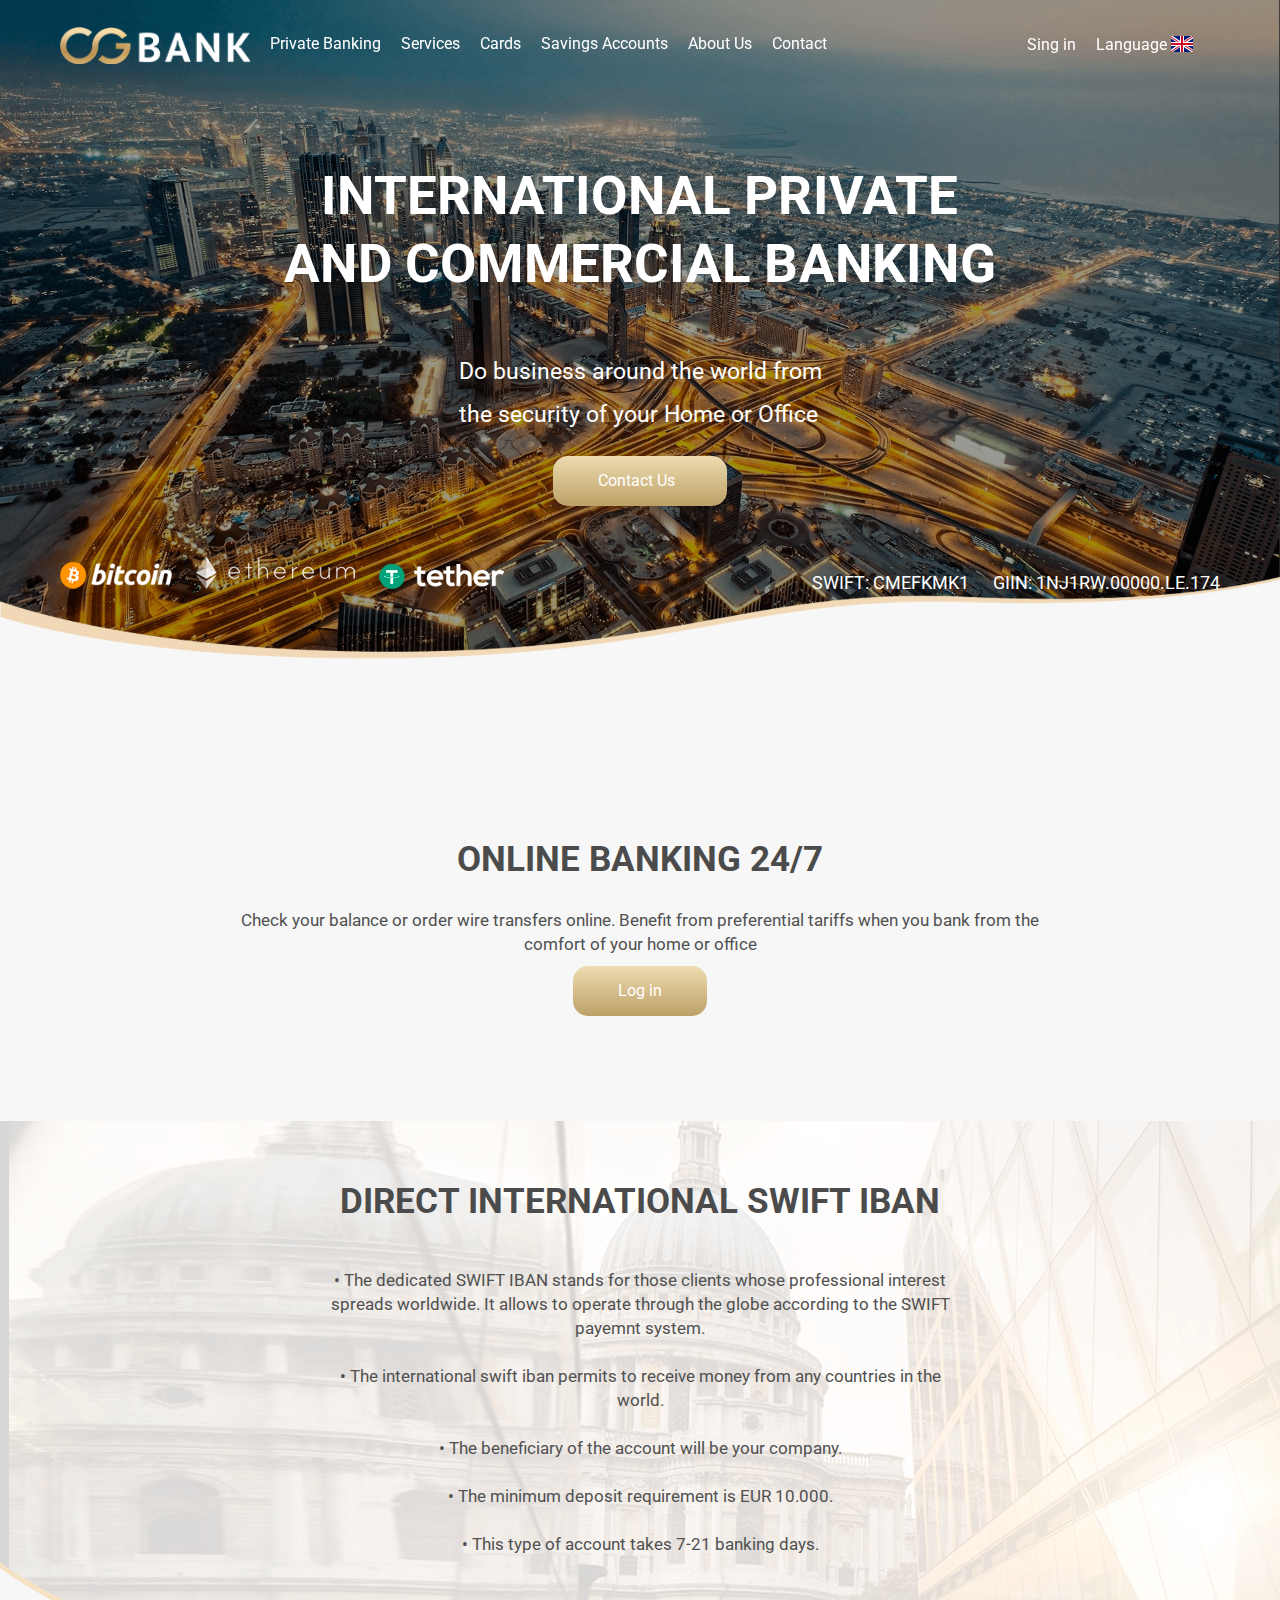
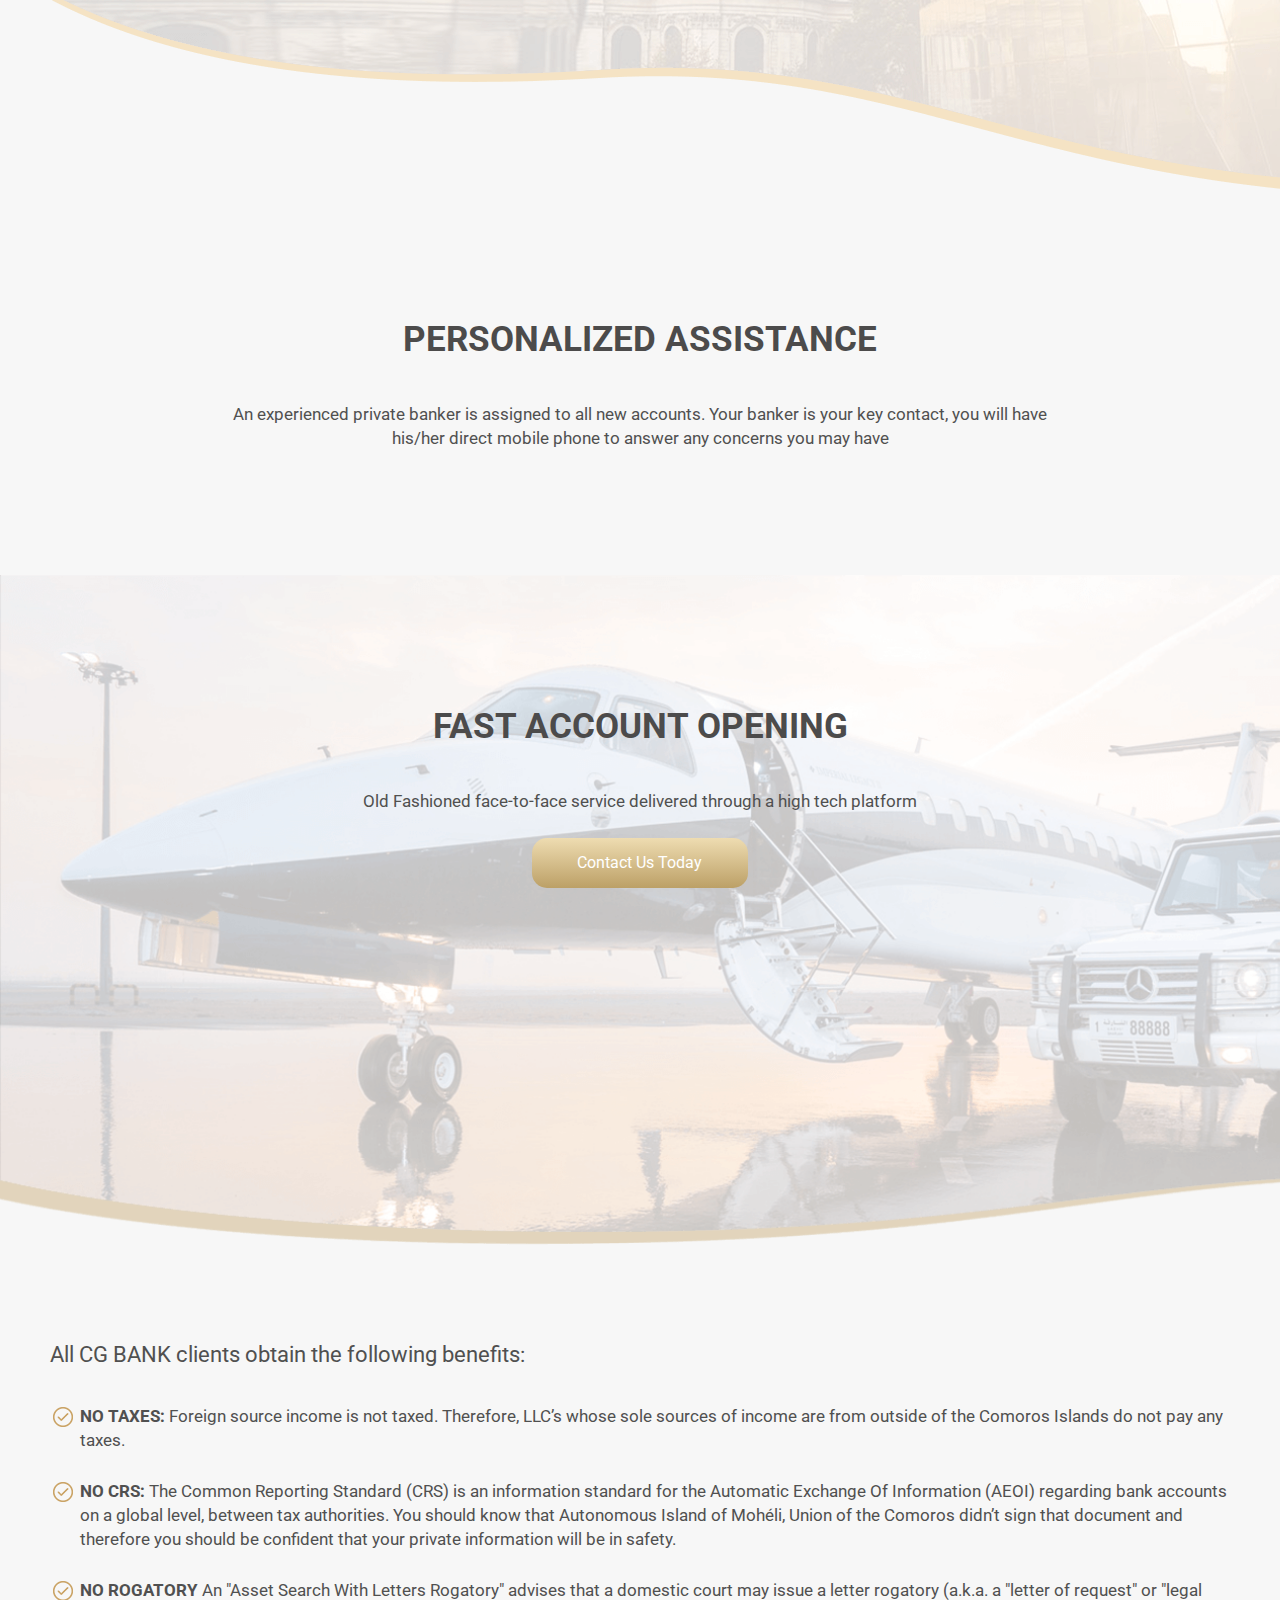
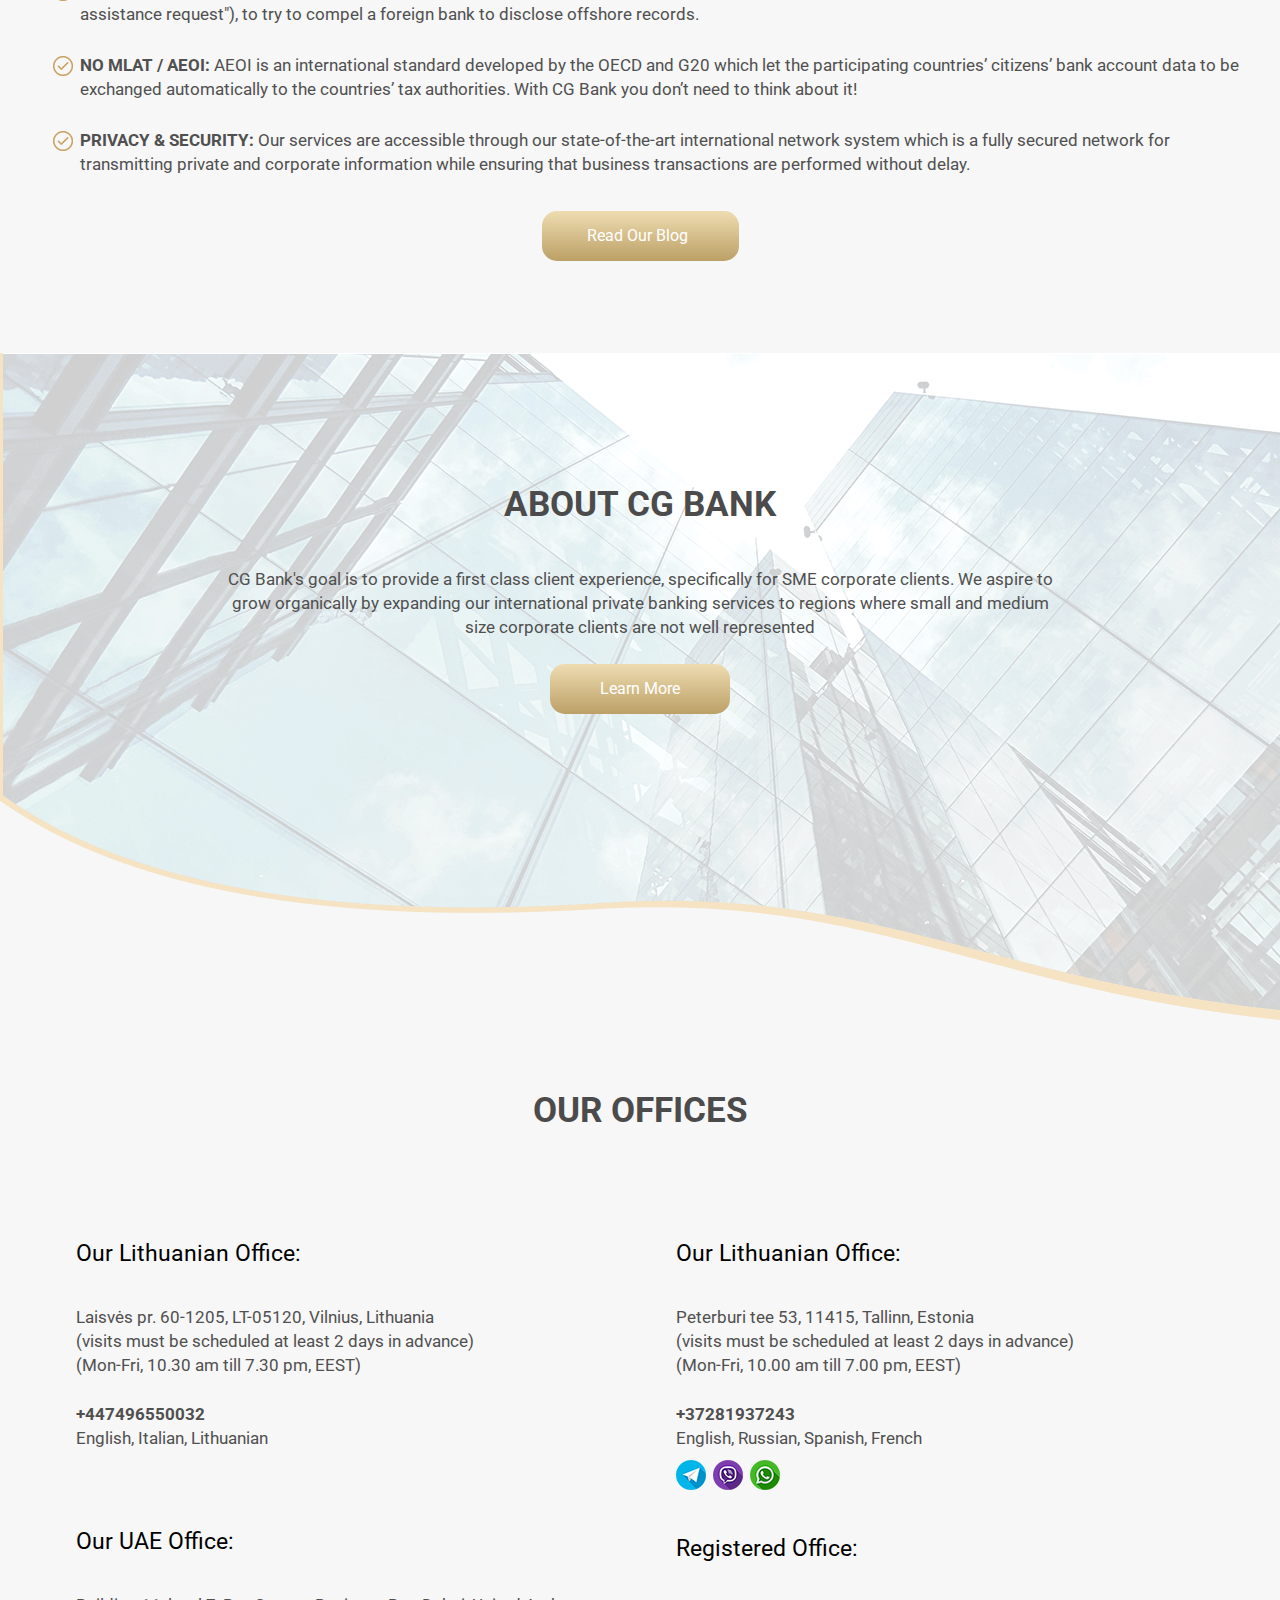
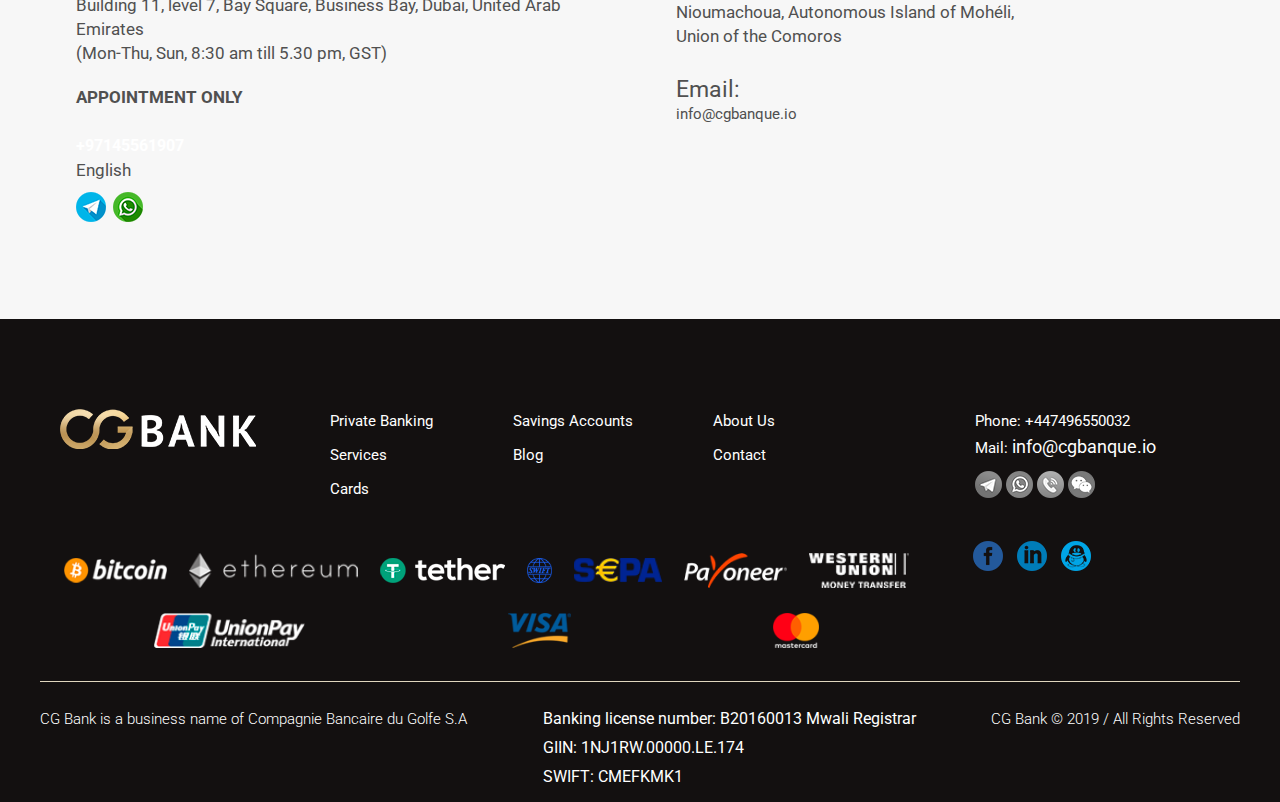
==== index.html @ 052c868d "fist commit" ====
<!DOCTYPE html>
<html lang="en">

<head>
    <meta charset="UTF-8">
    <meta name="viewport" content="width=device-width, initial-scale=1.0">
    <meta http-equiv="X-UA-Compatible" content="ie=edge">
    <title>CG Bank</title>
    <link
        href="https://fonts.googleapis.com/css?family=Open+Sans:100,300,400,600,700,800|Roboto:100,300,400,500,700,900&display=swap" rel="stylesheet">
    <link rel="stylesheet" href="common/header.css">
    <link rel="stylesheet" href="common/footer.css">
    <link rel="stylesheet" href="mainPage/css/style.css">
    <link rel="stylesheet" href="mainPage/css/media.css">
</head>

<body>
    <button class="toTop hide"></button>
    <div class="hide-menu hide">
        <div class="hide-menu-close">
            <div class="hide-menu-close__item"></div>
        </div>
        <div class="hide-menu-block">
            <span class="hide-menu__header">LOGIN</span>
            <div class="hide-menu-block-login">
                <input class="hide-menu__input-style hide-menu__id" type="text" value="Client ID:">
                <input class="hide-menu__input-style hide-menu__pass" type="text" value="Password:">
            </div>
            <div class="hide-menu-btn-block">
                <input type="submit" class="hide-menu-btn-block__btn" value="SUBMIT">
            </div>
        </div>
    </div>
    <main class="main">
        <header class="header">
            <nav class="nav">
                <div class="nav-block">
                    <a href="index.html" class="nav__logo"></a>
                    <ul class="nav-wrapp">
                        <li class="nav-wrapp__item"><a class="nav-wrapp__link" href="private.html">Private Banking</a></li>
                        <li class="nav-wrapp__item"><a class="nav-wrapp__link" href="services.html">Services</a></li>
                        <li class="nav-wrapp__item"><a class="nav-wrapp__link" href="cards.html">Cards</a></li>
                        <li class="nav-wrapp__item"><a class="nav-wrapp__link" href="savingsAccounts.html">Savings Accounts</a></li>
                        <li class="nav-wrapp__item"><a class="nav-wrapp__link" href="aboutUs.html">About Us</a></li>
                        <li class="nav-wrapp__item"><a class="nav-wrapp__link" href="contact.html">Contact</a></li>
                    </ul>
                    <div class="nav-btn">
                        <hr class="nav-btn__line">
                        <hr class="nav-btn__line">
                        <hr class="nav-btn__line">
                    </div>
                    <div class="nav-right-container">
                        <a href="#" class="nav__login">Sing in</a>
                        <div class="nav-language">
                            <span class="nav-language__text">Language</span>
                            <ul class="nav-language-wrap">
                                <li class="nav-language-wrap__item"><img class="nav-language-wrap__item-img"
                                        src="common/img/uk-flag.png" alt="" /></li>
                                <li class="nav-language-wrap__item"><img class="nav-language-wrap__item-img"
                                        src="common/img/cn-flag.png" alt="" /></li>
                                <li class="nav-language-wrap__item"><img class="nav-language-wrap__item-img"
                                        src="common/img/fr-flag.jpg" alt="" /></li>
                                <li class="nav-language-wrap__item"><img class="nav-language-wrap__item-img"
                                        src="common/img/es-flag.jpg" alt="" /></li>
                                <li class="nav-language-wrap__item"><img class="nav-language-wrap__item-img"
                                        src="common/img/ru-flag.png" alt="" /></li>
                            </ul>
                        </div>
                    </div>
                </div>
            </nav>
            <div class="header-caption">
                <h2 class="header-caption__text">INTERNATIONAL PRIVATE</h2>
                <h2 class="header-caption__text">AND COMMERCIAL BANKING</h2>
            </div>
            <div class="header-caption-last">
                <span class="header-caption-last__text">Do business around the world from</span>
                <span class="header-caption-last__text">the security of your Home or Office</span>
            </div>
            <div class="header-button">
                <a href="#" class="header-button-link">Contact Us</a>
            </div>
            <div class="header-container-img">
                <div class="header-container-img_around">
                    <img class="header-container-img__bitcoin" src="common/img/headerBitcoin.png" alt="">
                    <img class="header-container-img__etherium" src="common/img/headerEhereum.png" alt="">
                    <img class="header-container-img__tether" src="common/img/headerTether.png" alt="">
                </div>
                <div class="header-requisites">
                    <span class="header-requisites_swift">SWIFT: CMEFKMK1</span>
                    <a class="header-requisites_giin" href="#">GIIN: 1NJ1RW.00000.LE.174</a>
                </div>
            </div>
        </header>
        <section class="online-bank">
            <h1 class="section-header_style online-bank__header">ONLINE BANKING 24/7</h1>
            <span class="section-text_style online-bank__text">Check your balance or order wire transfers online.
                Benefit from preferential tariffs when you bank from the
                comfort of your home or office
            </span>
            <a class="online-bank__btn">Log in</a>
        </section>
        <section class="swift-iban">
            <h2 class="section-header_style swift-iban__header">DIRECT INTERNATIONAL SWIFT IBAN</h2>
            <div class="swift-iban-container">
                <span class="section-text_style swift-iban-container__text">• The dedicated SWIFT IBAN stands for those clients whose
                    professional interest spreads worldwide.
                    It allows to operate through the globe according to the SWIFT payemnt system.</span>
                <span class="section-text_style swift-iban-container__text">• The international swift iban permits to receive money from
                    any countries in the world.</span>
                <span class="section-text_style swift-iban-container__text">• The beneficiary of the account will be your company.</span>
                <span class="section-text_style swift-iban-container__text">• The minimum deposit requirement is EUR 10.000.</span>
                <span class="section-text_style swift-iban-container__text">• This type of account takes 7-21 banking days.</span>
            </div>
        </section>
        <section class="assistance">
            <h2 class="section-header_style assistance__header">PERSONALIZED ASSISTANCE</h2>
            <span class="section-text_style assistance__text">An experienced private banker is assigned to all new accounts.
                Your banker is your key contact, you will have his/her direct mobile
                phone to answer any concerns you may have</span>
        </section>
        <section class="openAccount">
            <h2 class="section-header_style openAccount__header">FAST ACCOUNT OPENING</h2>
            <span class="section-text_style openAccount__text">Old Fashioned face-to-face service delivered through a high tech
                platform</span>
            <a class="openAccount__btn">Contact Us Today</a>
        </section>
        <section class="benefits">
            <h4 class="benefits__header">All CG BANK clients obtain the following benefits:</h4>
            <ul class="benefits-wrapp">
                <li class="section-text_style benefits-wrap-item">
                    <span class="benefits-wrap-item__strong-text">NO TAXES:</span>
                    <span class="benefits-wrap-item__text">
                        Foreign source income is not taxed. Therefore, LLC’s whose sole sources of income are from
                        outside
                        of the Comoros Islands do not pay any taxes.
                    </span>
                </li>
                <li class="section-text_style benefits-wrap-item">
                    <span class="benefits-wrap-item__strong-text">NO CRS:</span>
                    <span class="benefits-wrap-item__text">
                        The Common Reporting Standard (CRS) is an information standard for the Automatic Exchange Of
                        Information
                        (AEOI) regarding bank accounts on a global level, between tax authorities. You should know that
                        Autonomous
                        Island of Mohéli, Union of the Comoros didn’t sign that document and therefore you should be
                        confident that
                        your private information will be in safety.
                    </span>
                </li>
                <li class="section-text_style benefits-wrap-item">
                    <span class="benefits-wrap-item__strong-text">NO ROGATORY</span>
                    <span class="benefits-wrap-item__text">
                        An "Asset Search With Letters Rogatory" advises that a domestic
                        court may issue a letter rogatory (a.k.a. a "letter of request" or "legal assistance request"),
                        to try to compel a foreign bank to disclose offshore records.
                    </span>
                </li>
                <li class="section-text_style benefits-wrap-item">
                    <span class="benefits-wrap-item__strong-text">NO MLAT / AEOI:</span>
                    <span class="benefits-wrap-item__text">AEOI is an international standard developed by the OECD and
                        G20 which let the
                        participating countries’ citizens’ bank account data to be exchanged automatically to the
                        countries’ tax authorities.
                        With CG Bank you don’t need to think about it!
                    </span>
                </li>
                <li class="section-text_style benefits-wrap-item">
                    <span class="benefits-wrap-item__strong-text">PRIVACY & SECURITY:</span>
                    <span class="benefits-wrap-item__text"> Our services are accessible through our state-of-the-art
                        international
                        network system which is a fully secured network for transmitting private and corporate
                        information while ensuring
                        that business transactions are performed without delay.
                    </span>
                </li>
            </ul>
            <a href="#" class="benefits__btn">Read Our Blog</a>
        </section>
        <section class="aboutUs">
            <h2 class="section-header_style aboutUs__header">ABOUT CG BANK</h2>
            <span class="section-text_style aboutUs__text">CG Bank's goal is to provide a first class client experience, specifically for
                SME corporate clients. We aspire to grow organically
                by expanding our international private banking services to regions where small and medium size corporate
                clients are not well represented
            </span>
            <a href="#" class="aboutUs__btn">Learn More</a>
        </section>
        <section class="offices">
            <h2 class="section-header_style offices__header">OUR OFFICES</h2>
            <div class="offices-container">
                <div class="offices-container-left">
                    <div class="offices-container-left-1st-block">
                        <h4 class="offices-container__header">Our Lithuanian Office:</h4>
                        <span class="section-text_style">Laisvės pr. 60-1205, LT-05120, Vilnius, Lithuania</span>
                        <span class="section-text_style">(visits must be scheduled at least 2 days in
                            advance)</span>
                        <span class="section-text_style">(Mon-Fri, 10.30 am till 7.30 pm, EEST)</span>
                        <a href="tel:+447496550032" class="section-text_style offices-container__phone">+447496550032</a>
                        <span class="section-text_style">English, Italian, Lithuanian</span>
                    </div>
                    <div class="offices-container-left-2st-block">
                        <h4 class="offices-container__header">Our UAE Office:</h4>
                        <span class="section-text_style">Building 11, level 7, Bay Square, Business Bay, Dubai,
                            United Arab Emirates </span>
                        <span class="section-text_style">(Mon-Thu, Sun, 8:30 am till 5.30 pm, GST)</span>
                        <span class="section-text_style offices-container__text_main">APPOINTMENT ONLY </span>
                        <a href="tel:+97145561907" class="offices-container__phone">+97145561907</a>
                        <span class="section-text_style">English</span>
                        <div class="offices-container-img">
                            <a href="#" class="offices-container_margin-right"><img
                                    src="mainPage/img/i-telegram.png" alt="telegram"></a>
                            <a href="#"><img src="mainPage/img/i-whatsapp.png"
                                    alt="whatsapp"></a>
                        </div>
                    </div>
                </div>
                <div class="offices-container-right">
                    <div class="offices-container-right-1st-block">
                        <h4 class="offices-container__header">Our Lithuanian Office:</h4>
                        <span class="section-text_style">Peterburi tee 53, 11415, Tallinn, Estonia</span>
                        <span class="section-text_style">(visits must be scheduled at least 2 days in
                            advance)</span>
                        <span class="section-text_style">(Mon-Fri, 10.00 am till 7.00 pm, EEST)</span>
                        <a href="tel:+37281937243" class="section-text_style offices-container__phone">+37281937243</a>
                        <span class="section-text_style">English, Russian, Spanish, French </span>
                        <div class="offices-container-img">
                            <a href="#" class="offices-container__telegram offices-container_margin-right"><img
                                    src="/mainPage/img/i-telegram.png" alt="telegram"></a>
                            <a href="#" class="offices-container__viber offices-container_margin-right"><img
                                    src="/mainPage/img/i-viber.png" alt="viber"></a>
                            <a href="#" class="offices-container__whatsapp"><img src="mainPage/img/i-whatsapp.png"
                                    alt="whatsapp"></a>
                        </div>
                    </div>
                    <div class="offices-container-right-2st-block">
                        <h4 class="offices-container__header">Registered Office:</h4>
                        <span class="section-text_style">Nioumachoua, Autonomous Island of Mohéli,</span>
                        <span class="section-text_style">Union of the Comoros</span>
                    </div>
                    <div class="offices-container-right-3st-block">
                        <h4 class="offices-container__mail_font">Email:</h4>
                        <a href="mailto:info@cgbanque.io" class="offices-container__mail">info@cgbanque.io</a>
                    </div>
                </div>
            </div>
        </section>
        <section class="bottom-outer">
            <div class="bottom-outer-top-block">
                <aside class="bottom-outer-logo">
                    <a href="index.html"><img src="mainPage/img/logoWhiteHeader.png" alt=""></a>
                </aside>
                <aside class="bottom-outer-nav">
                    <ul class="bottom-outer-nav-wrap">
                        <li class="bottom-outer-nav-wrap__item"><a href="#">Private Banking</a></li>
                        <li class="bottom-outer-nav-wrap__item"><a href="#">Services</a></li>
                        <li class="bottom-outer-nav-wrap__item"><a href="#">Cards</a></li>
                    </ul>
                </aside>
                <aside class="bottom-outer-nav">
                    <ul class="bottom-outer-nav-wrap">
                        <li class="bottom-outer-nav-wrap__item"><a href="#">Savings Accounts</a></li>
                        <li class="bottom-outer-nav-wrap__item"><a href="#">Blog</a></li>
                    </ul>
                </aside>
                <aside class="bottom-outer-nav">
                    <ul class="bottom-outer-nav-wrap bottom-outer-nav-wrap_margin-right">
                        <li class="bottom-outer-nav-wrap__item"><a href="#">About Us</a></li>
                        <li class="bottom-outer-nav-wrap__item"><a href="#">Contact</a></li>
                    </ul>
                </aside>
                <aside class="bottom-outer-nav">
                    <div class="bottom-outer-nav-block">
                        <span class="bottom-outer-nav-block__text">Phone:</span>
                        <a href="tel:+447496550032" class="bottom-outer-nav-block__text">+447496550032</a>
                    </div>
                    <div class="bottom-outer-nav-block bottom-outer-nav-block_margin-bottom">
                        <span class="bottom-outer-nav-block__text">Mail:</span>
                        <a href="mailto:info@cgbanque.io" class="bottom-outer-nav-block__text_font">info@cgbanque.io</a>
                    </div>
                    <div class="bottom-outer-nav-block">
                        <a href="#" class="bottom-outer-nav-block__link"><img src="common/img/i-telegram (1).png"
                                alt="telegram"></a>
                        <a href="#" class="bottom-outer-nav-block__link"><img src="common/img/i-whatsapp (1).png"
                                alt="whatsapp"></a>
                        <a href="#" class="bottom-outer-nav-block__link"><img src="common/img/i-viber (1).png"
                                alt="viber"></a>
                        <a href="#" class="bottom-outer-nav-block__link"><img src="common/img/i-wechat.png"
                                alt="msng"></a>
                    </div>
                </aside>
            </div>
            <div class="bottom-outer-bottom-block">
                <aside class="bottom-outer-pay">
                    <div class="bottom-outer-pay-img">
                        <img src="common/img/headerBitcoin.png" alt="" class="bottom-outer-pay-img__item">
                        <img src="common/img/headerEhereum.png" alt=""
                            class="bottom-outer-pay-img__item bottom-outer-pay-img__item_height">
                        <img src="common/img/headerTether.png" alt="" class="bottom-outer-pay-img__item">
                        <img src="common/img/swift.png" alt="" class="bottom-outer-pay-img__item">
                        <img src="common/img/sepa.png" alt="" class="bottom-outer-pay-img__item">
                        <img src="common/img/payoneer.png" alt=""
                            class="bottom-outer-pay-img__item bottom-outer-pay-img__item_height">
                        <img src="common/img/western-union.png" alt=""
                            class="bottom-outer-pay-img__item bottom-outer-pay-img__item_height">
                        <img src="common/img/unionpay.png" alt=""
                            class="bottom-outer-pay-img__item bottom-outer-pay-img__item_height">
                        <img src="common/img/visa.png" alt=""
                            class="bottom-outer-pay-img__item bottom-outer-pay-img__item_height">
                        <img src="common/img/mastercard.png" alt=""
                            class="bottom-outer-pay-img__item bottom-outer-pay-img__item_height">
                    </div>
                    <div class="bottom-outer-pay-soc">
                        <a href="#" class="bottom-outer-pay-soc__item">
                            <img src="common/img/facebook.png" alt="">
                        </a>
                        <a href="#" class="bottom-outer-pay-soc__item">
                            <img src="common/img/linkedin.png" alt="">
                        </a>
                        <a href="#" class="bottom-outer-pay-soc__item">
                            <img src="common/img/qq.png" alt="">
                        </a>
                    </div>
                </aside>
            </div>
        </section>
        <footer class="footer">
            <div class="footer-wrap">
                <span class="footer-wrap__text">CG Bank is a business name of Compagnie Bancaire du Golfe S.A</span>
                <div class="footer-wrap-block">
                    <a href="#" class="footer-wrap__link">Banking license number: B20160013 Mwali Registrar</a>
                    <a href="#" class="footer-wrap__link">GIIN: 1NJ1RW.00000.LE.174</a>
                    <a href="#" class="footer-wrap__link">SWIFT: CMEFKMK1</a>
                </div>
                <span class="footer-wrap__text">CG Bank © 2019 / All Rights Reserved</span>
            </div>
        </footer>
    </main>
    <script src="libs/jquery-3.4.1.min.js"></script>
    <script src="common/common.js"></script>
    <script src="mainPage/js/script.js"></script>
</body>

</html>
---- common/header.css ----
body{
    margin: 0;
    padding:0;
}
a{
    text-decoration: none;
    color:#fff;
}
.section-header_style{
    color:#4c4b4b;
    font-size: 35px;
}
.section-text_style{
    font-size: 17px;
    color: #505050;
    line-height: 24px;
}
.toTop{
    position: fixed;
    width:50px;
    height: 50px;
    background-color: #6a6a6a;
    border:none;
    bottom: 50px;
    right: 20px;
    z-index: 4;
    -webkit-transition: background-color .3s ease-in-out;
    transition: background-color .3s ease-in-out;
    cursor: pointer;
}
.toTop:hover{
    background-color: #bfa268;
}
.toTop::after{
    display: block;
    content:"";
    width:10px;
    height: 10px;
    border-top: 2px solid #fff;
    border-left: 2px solid #fff;
    -webkit-transform: rotate(45deg);
            transform: rotate(45deg);
    margin-top:5px;
    margin-left:12px;
}
.toTop:focus{
    outline:none;
}
.hide{
    display: none;
}
.show{
    display: -webkit-box;
    display: -ms-flexbox;
    display: flex;
}

.main {
    background-color: #f7f7f7;
    font-family: 'Roboto', Arial, Helvetica, 'Nimbus Sans L', sans-serif;
    line-height: 24px;
    display: -webkit-box;
    display: -ms-flexbox;
    display: flex;
    -webkit-box-orient: vertical;
    -webkit-box-direction: normal;
        -ms-flex-direction: column;
            flex-direction: column;
    -webkit-box-pack: center;
        -ms-flex-pack: center;
            justify-content: center;
    position: relative;
}
.header {
    width: 100%;
    display: -webkit-box;
    display: -ms-flexbox;
    display: flex;
    -webkit-box-orient: vertical;
    -webkit-box-direction: normal;
    -ms-flex-direction: column;
    flex-direction: column;
    color:#fff;
    background-image: url(../mainPage/img/header.png);
    background-size: 100%;
    background-repeat: no-repeat;
    -webkit-box-align: center;
    -ms-flex-align: center;
    align-items: center;
}
.nav {
    width: 100%;
    display: -webkit-box;
    display: -ms-flexbox;
    display: flex;
    -webkit-transition: background-color .5s;
    transition: background-color .5s;
    position: fixed;
    z-index: 4;
    top: 0;
    -webkit-box-pack: center;
        -ms-flex-pack: center;
            justify-content: center;
}
.nav-block{
    display: -webkit-box;
    display: -ms-flexbox;
    display: flex;
    height: 90px;
    -webkit-box-align: center;
    -ms-flex-align: center;
    align-items: center;
    width: 1160px;
}
.nav_scroll{
     background-color: rgba(29, 28, 28, 0.4);
}
.nav__logo {
    width: 190px;
    height: 37px;
    background-image: url(../common/img/logoWhiteHeader.png);
    background-size: 190px 37px;
    background-repeat: no-repeat;
}
.nav-wrapp {
    display: -webkit-box;
    display: -ms-flexbox;
    display: flex;
    list-style: none;
    margin: 0 10px;
    padding: 0;
    padding-right: 180px
}
.nav-wrapp__item{
    -webkit-box-sizing: border-box;
            box-sizing: border-box;
    margin: 0 10px;
    height: 35px;
    display: -webkit-box;
    display: -ms-flexbox;
    display: flex;
    -webkit-box-align: center;
        -ms-flex-align: center;
            align-items: center;
    border-bottom: 2px solid transparent;
    -webkit-transition: border-bottom 1s;
    transition: border-bottom .7s;
}
.nav-wrapp__item:hover{
    border-bottom:2px solid #BCA066;
}
.nav-right-container{
    display: -webkit-box;
    display: -ms-flexbox;
    display: flex;
    -webkit-box-align: center;
        -ms-flex-align: center;
            align-items: center;
}
.nav-btn{
    display: none;
}
.nav__login {
    margin-right: 20px;
    -webkit-transition: color .5s;
    transition: color .5s;
}
.nav__login:hover{
    color:#bfa268;
}
.nav-language {
    cursor: pointer;
    display: -webkit-box;
    display: -ms-flexbox;
    display: flex;
    -webkit-box-align: center;
        -ms-flex-align: center;
            align-items: center; 
    position: relative;
}
.nav-language__text{
    cursor: pointer;
    -webkit-transition: color .5s;
    transition: color .5s
}
.nav-language__text:hover{
    color:#bfa268;
}
.nav-language-wrap {
    display: -webkit-box;
    display: -ms-flexbox;
    display: flex;
    list-style: none;
    -webkit-box-orient: vertical;
    -webkit-box-direction: normal;
        -ms-flex-direction: column;
            flex-direction: column;
    margin:0;
    padding:0;
    position: absolute;
    top:3px;
    left:75px;
}
.nav-language-wrap__item {
    margin-bottom: 5px;
    display: none;
}
.nav-language-wrap__item:nth-child(1){
    display: -webkit-box;
    display: -ms-flexbox;
    display: flex;
}
.nav-language-wrap:hover>.nav-language-wrap__item{
    display: -webkit-box;
    display: -ms-flexbox;
    display: flex;
}
.header-caption {
    margin-top: 140px;
    font-size: 35px;
    line-height: 70%;
    letter-spacing: .21px;
    text-align: center;
}
.header-caption-last {
    margin-top: 30px;
    font-size: 23px;
    line-height: 43px;
    font-weight: 400;
    display: -webkit-box;
    display: -ms-flexbox;
    display: flex;
    -webkit-box-orient: vertical;
    -webkit-box-direction: normal;
        -ms-flex-direction: column;
            flex-direction: column;
}
.header-button {
    margin-top: 20px;
    width: 84px;
    padding: 13px 45px;
    background-color:#bfa268;
    background-image: -webkit-linear-gradient(top, #EEDCB1, #BCA066);
    border-radius: 15px;
    -webkit-transition: background-color 0.5s linear 0;
    transition: background-color 0.5s linear 0;
}
.header-button:hover{
    background-image: -webkit-linear-gradient(top, #e5c987, #a68849);
}
.header-container-img {
    margin-top:130px;
    display:-webkit-box;
    display:-ms-flexbox;
    display:flex;
    width: 1160px;
    -webkit-box-pack: justify;
        -ms-flex-pack: justify;
    justify-content: space-between;
    margin-bottom:125px;
    -webkit-box-align: baseline;
        -ms-flex-align: baseline;
            align-items: baseline;
}
.header-container-img__etherium {
    padding-left: 20px;
}
.header-container-img__tether {
    padding-left: 20px;
}
.header-requisites {
    font-size:18px;
}
.header-requisites_swift {
    margin-right: 20px;
}
.header-requisites_giin{
    -webkit-transition: color .5s;
    transition: color .5s
}
.header-requisites_giin:hover{
    color:#bfa268;
}
.nav-wrap__item_active{
    border-bottom:2px solid #BCA066;
}
---- common/footer.css ----
.bottom-outer{
    height: 363px;
    background-color:#131010;
    display:-webkit-box;
    display:-ms-flexbox;
    display:flex;
    -webkit-box-orient: vertical;
    -webkit-box-direction: normal;
        -ms-flex-direction: column;
            flex-direction: column;
    -webkit-box-align: center;
        -ms-flex-align: center;
            align-items: center;
}
.bottom-outer-top-block{
    -webkit-box-sizing: border-box;
            box-sizing: border-box;
    width:1200px;
    margin-top:90px;
    display: -webkit-box;
    display: -ms-flexbox;
    display: flex;
    -webkit-box-align: start;
        -ms-flex-align: start;
            align-items: flex-start;
    padding:0 20px;
    margin-bottom: 30px;
}
.bottom-outer-logo{
    width: 190px;
    height: 40px;
}
.bottom-outer-nav-wrap{
    margin:0;
    padding: 0;
    margin-left:80px;
    list-style: none;
}
.bottom-outer-nav-wrap_margin-right{
    margin-right:200px;
}
.bottom-outer-nav-wrap__item{
    margin-bottom: 10px;
    font-size: 15px;
    line-height: 24px;
}
.bottom-outer-nav-block{
    font-size: 15px;
    line-height: 24px;
}
.bottom-outer-nav-block__text{
    color:#fff;
}
.bottom-outer-nav-block__text_font{
    font-size: 18px;
    line-height: 28px;
}
.bottom-outer-nav-block_margin-bottom{
    margin-bottom: 10px;
}
.bottom-outer-nav-block__link{
    margin: 0;
    padding: 0;
}




.bottom-outer-bottom-block{
    display: -webkit-box;
    display: -ms-flexbox;
    display: flex;
    width: 1200px;
    border-bottom: 1px solid #e0d7bf
}
.bottom-outer-pay{
    display: -webkit-box;
    display: -ms-flexbox;
    display: flex;
    height: auto;
    margin-bottom: 20px;
}
.bottom-outer-pay-img{
    display: -webkit-box;
    display: -ms-flexbox;
    display: flex;
    -ms-flex-pack: distribute;
        justify-content: space-around;
    -webkit-box-align: center;
        -ms-flex-align: center;
            align-items: center;
    height: 120px;
    width: 868px;
    -ms-flex-wrap: wrap;
        flex-wrap: wrap;
    margin: 0 20px;
}
.bottom-outer-pay-img__item{
    margin-right: 15px;
    width: auto;
    height: auto;
    height: 25px;
}
.bottom-outer-pay-img__item_height{
    height: 35px;
}
.bottom-outer-pay-soc{
    width: 211px;
    margin-left: 25px;
}
.bottom-outer-pay-soc__item{
    margin-right: 10px;
}




.footer{
    background-color:#131010;
    height: 120px;
    display: -webkit-box;
    display: -ms-flexbox;
    display: flex;
    -webkit-box-pack: center;
        -ms-flex-pack: center;
            justify-content: center;
    
}
.footer-wrap{
    display: -webkit-box;
    display: -ms-flexbox;
    display: flex;
    -webkit-box-pack: justify;
        -ms-flex-pack: justify;
            justify-content: space-between;
    margin-top:25px;
    width: 1200px;
}
.footer-wrap__text{
    color:#fff;
    font-size: 15px;
    line-height: 24px;
    font-weight: 300;
}
.footer-wrap-block{
    display: -webkit-box;
    display: -ms-flexbox;
    display: flex;
    -webkit-box-orient: vertical;
    -webkit-box-direction: normal;
        -ms-flex-direction: column;
            flex-direction: column;
}
.footer-wrap__link{
    margin-bottom: 5px;
}
---- mainPage/css/style.css ----
/* ***********************************    online-bank    *************************************** */
.online-bank{
    display: -webkit-box;
    display: -ms-flexbox;
    display: flex;
    -webkit-box-orient: vertical;
    -webkit-box-direction: normal;
        -ms-flex-direction: column;
            flex-direction: column;
    height: 400px;
    width: auto;
    -webkit-box-pack: center;
        -ms-flex-pack: center;
            justify-content: center;
    -webkit-box-align: center;
        -ms-flex-align: center;
            align-items: center;
}
.online-bank__header{
    margin-bottom: 36px;
}
.online-bank__text{
    max-width: 850px;
    text-align: center;
}
.online-bank__btn{
    margin-top: 10px;
    width: 44px;
    padding: 13px 45px;
    background-color:#bfa268;
    background-image: -webkit-linear-gradient(top, #EEDCB1, #BCA066);
    border-radius: 15px;
    -webkit-transition: background-image 0.5s linear 0;
    transition: background-image 0.5s linear 0;
    cursor: pointer;
}
.online-bank__btn:hover{
    background-color:#a68849;
    background-image: -webkit-linear-gradient(top, #e5c987, #a68849);
}
/* ***********************************    swift-iban    *************************************** */
.swift-iban{
    display: -webkit-box;
    display: -ms-flexbox;
    display: flex;
    -webkit-box-orient: vertical;
    -webkit-box-direction: normal;
        -ms-flex-direction: column;
            flex-direction: column;
    -webkit-box-align: center;
        -ms-flex-align: center;
            align-items: center;
    height: 677px;
    background-image: url(../img/onlineBanking.png);
}
.swift-iban__header{
    padding-top:40px;
    padding-bottom: 25px;
}
.swift-iban-container{
    display: -webkit-box;
    display: -ms-flexbox;
    display: flex;
    -webkit-box-orient: vertical;
    -webkit-box-direction: normal;
        -ms-flex-direction: column;
            flex-direction: column;
    text-align: center;
    max-width: 650px;
}
.swift-iban-container__text{
    margin-bottom: 24px;
}
/* ***********************************    assistance    *************************************** */
.assistance{
    display: -webkit-box;
    display: -ms-flexbox;
    display: flex;
    -webkit-box-orient: vertical;
    -webkit-box-direction: normal;
        -ms-flex-direction: column;
            flex-direction: column;
    -webkit-box-align: center;
        -ms-flex-align: center;
            align-items: center;
    height: 377px;
}
.assistance__header{
    padding-top:130px;
    padding-bottom: 50px;
    margin: 0;
}
.assistance__text{
    text-align: center;
    max-width: 850px;
}
/* ***********************************    openAccount    *************************************** */
.openAccount{
    height: 670px;
    display: -webkit-box;
    display: -ms-flexbox;
    display: flex;
    -webkit-box-orient: vertical;
    -webkit-box-direction: normal;
        -ms-flex-direction: column;
            flex-direction: column;
    -webkit-box-align: center;
        -ms-flex-align: center;
            align-items: center;
    background-image: url(../img/openAccount.png);
    background-size: cover;
    background-repeat: none;
}
.openAccount__header{
    margin-top:140px;
    padding-bottom: 50px;
    margin-bottom: 0
}
.openAccount__text{
    text-align: center;
    max-width: 850px;
    margin-bottom: 15px;
}
.openAccount__btn{
    margin-top: 10px;
    width: 126px;
    padding: 13px 45px;
    background-color:#bfa268;
    background-image: -webkit-linear-gradient(top, #EEDCB1, #BCA066);
    border-radius: 15px;
    -webkit-transition: background-image 0.5s linear 0;
    transition: background-image 0.5s linear 0;
    cursor: pointer;
}
.openAccount__btn:hover{
    background-color:#a68849;
    background-image: -webkit-linear-gradient(top, #e5c987, #a68849);
}
/* ***********************************  benefits    *************************************** */
.benefits{
    height: 708px;
    width:1200px;
    display: -webkit-box;
    display: -ms-flexbox;
    display: flex;
    -webkit-box-orient: vertical;
    -webkit-box-direction: normal;
        -ms-flex-direction: column;
            flex-direction: column;
    -webkit-box-pack:center;
        -ms-flex-pack:center;
            justify-content:center;
    -ms-flex-item-align: center;
        align-self: center;
    color: #505050;
}
.benefits__header{
    padding-left: 10px;
    font-size: 22px;
    line-height: 35px;
    font-weight: 400;
    margin: 0;
    margin-bottom: 10px;
    color:#505050;
}
.benefits-wrapp{
    padding-left: 40px;
    margin: 0;
    margin-bottom: 30px;
    list-style-image: url(../img/check.png);
    list-style-position: 5px;
}
.benefits-wrap-item{
    padding-top: 25px;
}
.benefits-wrap-item__strong-text{
    font-weight: bold;
    position: relative;
    top: -5px;
}
.benefits-wrap-item__text{
    position: relative;
    top: -5px;
}
.benefits__btn{
    margin-top: 10px;
    width: 107px;
    padding: 13px 45px;
    background-color:#bfa268;
    background-image: -webkit-linear-gradient(top, #EEDCB1, #BCA066);
    border-radius: 15px;
    -webkit-transition: background-image 0.5s linear 0;
    transition: background-image 0.5s linear 0;
    cursor: pointer;
    margin:0 auto;
}
.benefits__btn:hover{
    background-color:#a68849;
    background-image: -webkit-linear-gradient(top, #e5c987, #a68849);
}
/* ***********************************   aboutUs    *************************************** */
.aboutUs{
    height: 676px;
    display: -webkit-box;
    display: -ms-flexbox;
    display: flex;
    -webkit-box-orient: vertical;
    -webkit-box-direction: normal;
        -ms-flex-direction: column;
            flex-direction: column;
    -webkit-box-align: center;
        -ms-flex-align: center;
            align-items: center;
    background-image: url(../img/aboutCGBank.png);
    background-repeat: no-repeat;
    background-size: cover;
}
.aboutUs__header{
    margin-top:140px;
    margin-bottom:50px;
}
.aboutUs__text{
    max-width: 850px;
    text-align: center;
    margin-bottom:25px;
}
.aboutUs__btn{
    margin-top: 10px;
    width: 90px;
    padding: 13px 45px;
    background-color:#bfa268;
    background-image: -webkit-linear-gradient(top, #EEDCB1, #BCA066);
    border-radius: 15px;
    -webkit-transition: background-image 0.5s linear 0;
    transition: background-image 0.5s linear 0;
    cursor: pointer;
    margin:0 auto;
    text-align: center
}
.aboutUs__btn:hover{
    background-color:#a68849;
    background-image: -webkit-linear-gradient(top, #e5c987, #a68849);
}
/* ***********************************   offices    *************************************** */
.offices{
    display: -webkit-box;
    display: -ms-flexbox;
    display: flex;
    -webkit-box-orient: vertical;
    -webkit-box-direction: normal;
        -ms-flex-direction: column;
            flex-direction: column;
    -webkit-box-align: center;
        -ms-flex-align: center;
            align-items: center;
    height: 790px;
    padding-bottom: 100px;
}
.offices__header{
    margin-top:70px;
    padding-bottom: 50px;
}
.offices-container{
    display: -webkit-box;
    display: -ms-flexbox;
    display: flex;
    width: 1200px;
}
.offices-container-left{
    margin: 0 3%;
    width: 44%;
    display: -webkit-box;
    display: -ms-flexbox;
    display: flex;
    -webkit-box-orient: vertical;
    -webkit-box-direction: normal;
        -ms-flex-direction: column;
            flex-direction: column;
}
.offices-container-left-1st-block{
    display: -webkit-box;
    display: -ms-flexbox;
    display: flex;
    -webkit-box-orient: vertical;
    -webkit-box-direction: normal;
        -ms-flex-direction: column;
            flex-direction: column;
    -webkit-box-pack: center;
        -ms-flex-pack: center;
            justify-content: center;
    margin-bottom: 40px;
}
.offices-container__header{
    font-size: 23px;
    line-height: 43px;
    font-weight: 400;
    padding: 30px 0;
    margin: 0;
}
.offices-container__text_main{
    font-weight: bold;
    margin-top: 20px;
}
.offices-container__phone{
    font-weight: bold;
    margin-top:25px;
}
.offices-container-left-2st-block{
    display: -webkit-box;
    display: -ms-flexbox;
    display: flex;
    -webkit-box-orient: vertical;
    -webkit-box-direction: normal;
        -ms-flex-direction: column;
            flex-direction: column;
}
.offices-container-right{
    margin: 0 3%;
    width: 44%;
}
.offices-container-right-1st-block{
    display: -webkit-box;
    display: -ms-flexbox;
    display: flex;
    -webkit-box-orient: vertical;
    -webkit-box-direction: normal;
        -ms-flex-direction: column;
            flex-direction: column;
}
.offices-container-img{
    margin-top: 10px;
}
.offices-container_margin-right{
    margin-right: 3px;
}
.offices-container-right-2st-block{
    display: -webkit-box;
    display: -ms-flexbox;
    display: flex;
    -webkit-box-orient: vertical;
    -webkit-box-direction: normal;
        -ms-flex-direction: column;
            flex-direction: column;
}
.offices-container-right-3st-block{
    display: -webkit-box;
    display: -ms-flexbox;
    display: flex;
    -webkit-box-orient: vertical;
    -webkit-box-direction: normal;
        -ms-flex-direction: column;
            flex-direction: column;
}
.offices-container__mail_font{
    font-size: 23px;
    font-weight: 400;
    color: #505050;
    margin-bottom: 0;
}
.offices-container__mail{
    color: #505050;
    font-size: 15px;
    line-height: 24px;
}

/* из файла */

.hide-menu{
	position: fixed;
	justify-content: center;
	top:0;
	left: 0;
	width: 100%;
	height: 100%;
	z-index: 2;
	background-color: rgba(106, 106, 106, .95);
	overflow-y: none;
}
.hide-menu-close{
	width: 24px;
	height: 24px;
	display: block;
	position: absolute;
	right: 30px;
	border-radius: 3px;
	margin-top: 50px;
	transition: backround-color, .5s;
	cursor: pointer;
}
.hide-menu-close:hover{
	opacity: .3;
}
.hide-menu-close__item::after{
	content: "";
	display: block;
	width: 24px;
	height: 4px;
	border-radius: 3px;
	content: "";
	background-color:#fff;
	transform: rotate(80deg);
}
.hide-menu-close__item{
	width: 24px;
	height: 4px;
	display: block;
	border-radius: 3px;
	background-color:#fff;
	transform: rotate(50deg);
	transition: backround-color, .5s;
}
.hide-menu-block{
	display: flex;
	flex-direction: column;
	margin: 0 auto;
	margin-top:150px;
	width: 400px;
	height: 265px;
	background-color: #f3f3f3;
}
.hide-menu__header{
	width: auto;
	height: 32px;
	padding-top: 15px;
	background-color: rgb(229, 229, 229);
	background-image: linear-gradient(to top, rgba(131, 131, 131, 0.03) 0%, rgba(255, 255, 255, 0.03) 100%);
	text-align: center;
	font-family: 'Roboto', Arial, Helvetica, 'Nimbus Sans L', sans-serif;
	font-size: 18px;
	font-weight: 400;
	color: #4d4d4d;
	box-shadow: 0.5px 0.9px 0 rgba(0, 0, 0, 0.17), inset 0.5px 0.9px 0 white;
}
.hide-menu-block-login{
	display: flex;
	flex-direction: column;
	align-items:center;
	justify-content: space-around;
}
.hide-menu__input-style{
	box-sizing: border-box;
	height: 40px;
	width: 370px;
	background-color: #e0e0e0;
	border-radius: 5px;
	border:none;
	padding-left: 40px;
	color:#4d4d4d;
	box-shadow: 0.5px 0.9px 0 white, inset 1px 1.7px 2px rgba(0, 0, 0, 0.07);
}
.hide-menu__id{
	margin: 23px 0;
}
.hide-menu__pass{
	display: flex;
	height: 40px;
	width: 370px;
	margin-bottom: 20px;
}
.hide-menu-btn-block{
	background-color: rgb(233, 233, 233);
	height: 70px;
	box-shadow: 0 -1px 0 rgba(207, 207, 207, 0.75), inset 0.5px 0.9px 0 white;
}
.hide-menu-btn-block__btn{
	display: flex;
	height: 35px;
	padding: 0 35px;
	background-color: rgb(229, 229, 229);
	background-image: linear-gradient(to top, #c78800 0%, #ffae00 100%);
	border: 1px solid #ffae00;
	border-radius: 4px;
	color: rgb(243, 243, 243);
	font-size: 16px;
	font-weight: 400;
	margin: auto;
	margin-top:25px;
	cursor: pointer;
}
input:focus{
	outline: none;
}
---- mainPage/css/media.css ----
@media (max-width:1400px){
    .header-container-img{
        margin-top:50px;
    }
}
@media (max-width:1230px){
    .nav-wrapp{
        padding-right: 40px;
    }
    .header{
        background-size: cover;
        background-position: center;
    }
    .header-container-img{
        width:90%;
    }
    .benefits{
    width: 1000px
    }
    .benefits__header{
        width: 900px;
        display: -webkit-box;
        display: -ms-flexbox;
        display: flex;
        -ms-flex-item-align: center;
            align-self: center;
    }
    .benefits-wrapp{
        width: 900px;
        display: -webkit-box;
        display: -ms-flexbox;
        display: flex;
        -webkit-box-orient: vertical;
        -webkit-box-direction: normal;
            -ms-flex-direction: column;
                flex-direction: column;
        -ms-flex-item-align: center;
            align-self: center;
    }
    .offices-container{
        width: 1000px
    }
    .bottom-outer-top-block{
        width: 1000px
    }
    .bottom-outer-nav-wrap_margin-right{
        margin-right: 50px;
    }
    .bottom-outer-bottom-block{
        width:1000px;
        -webkit-box-pack: center;
            -ms-flex-pack: center;
                justify-content: center;
    }
    .bottom-outer-pay{
        -webkit-box-pack: center;
            -ms-flex-pack: center;
                justify-content: center;
        margin-left: 50px;
    }
    .bottom-outer-pay-img{
        width: 600px;
    }
    .bottom-outer-pay-soc{
        width: 150px;
    }
    .footer-wrap{
        width:1000px;
    }
}
@media (max-width:1024px){
    .nav{
        width:100%;
        height: 140px;
    }
    .nav-block{
        width:700px;
        height: 140px;
        -webkit-box-orient: vertical;
        -webkit-box-direction: normal;
            -ms-flex-direction: column;
                flex-direction: column;
    }
    .nav__logo{
        margin-top: 20px;
    }
    .header-container-img{
        -webkit-box-orient: vertical;
        -webkit-box-direction: normal;
            -ms-flex-direction: column;
                flex-direction: column;
        -webkit-box-align: center;
            -ms-flex-align: center;
                align-items: center;
    }
    .offices-container{
        width: 100%;
    }
    .benefits{
        width :100%;
    }
    .benefits-wrapp{
        width:90%;
    }
    .benefits__header{
        width: 90%;
    }
    .bottom-outer-top-block{
        width: 800px;
        margin-top:40px;
    }
    .bottom-outer-nav-wrap{
        margin-left:20px;
    }
    .bottom-outer-bottom-block{
        width: 800px;
    }
    .footer-wrap{
        width: 800px;
    }
    .footer{
        height: 130px;
    }
    .footer-wrap{
        margin-top:0;
        -webkit-box-orient: vertical;
        -webkit-box-direction: normal;
            -ms-flex-direction: column;
                flex-direction: column;
        -webkit-box-align: center;
            -ms-flex-align: center;
                align-items: center;
        margin-bottom: 15px;
    }
    .footer-wrap-block{
        -webkit-box-align: center;
            -ms-flex-align: center;
                align-items: center
    }
}
@media (max-width:900px){
    .bottom-outer{
        height: 400px;
    }
    .bottom-outer-bottom-block{
        height: 200px;
    }
    .bottom-outer-pay{
        -webkit-box-orient: vertical;
        -webkit-box-direction: normal;
            -ms-flex-direction: column;
                flex-direction: column;
    }
    .bottom-outer-pay-soc{
        margin-top:10px;
        -ms-flex-item-align: center;
            align-self: center;
    }
}
@media (max-width:820px){
    .header-caption{
        font-size:1.5em;
        line-height: 30px;
    }
    .main{
        width: auto;
    }
    .header{
        width:100%;
    }
    .nav{
        width:100%;
    }
    .nav-block{
        width: auto;
    }
    .benefits{
        height: 800px;
    }
    .online-bank__text{
        max-width: 600px;
    }
    .aboutUs__text{
        max-width: 600px;
    }
    .assistance__text{
        max-width: 600px;
    }
    .bottom-outer{
        height: 650px;
        -ms-flex-line-pack: center;
            align-content: center
    }
    .bottom-outer-pay{
        margin-left: 0;
    }
    .bottom-outer-top-block{
        -webkit-box-orient: vertical;
        -webkit-box-direction: normal;
            -ms-flex-direction: column;
                flex-direction: column;
        height: 350px;
        -webkit-box-align: center;
            -ms-flex-align: center;
                align-items: center;
        width: 600px;
    }
    .bottom-outer-bottom-block{
        width: 600px;
    }
    .bottom-outer-nav-wrap{
        margin: 0;
        text-align: center;
    }
    .bottom-outer-nav-wrap_margin-right{
        margin: 0;
    }
    .bottom-outer-nav{
        text-align: center;
    }
}
@media (max-width:661px){
    .changeHeight{
        height: 350px;
    }
    .nav{
        background-color: rgba(0, 0, 0, 0.767);
        -webkit-transition: height, .5s;
        transition: height, .5s;
    }
    .nav-block{
        -webkit-box-pack: center;
            -ms-flex-pack: center;
                justify-content: center;
        -webkit-box-align: center;
            -ms-flex-align: center;
                align-items: center;
        -webkit-transition: height, .5s;
        transition: height, .5s;
    }
    .nav__logo{
        margin-top:0;
    }
    .nav-wrapp{
        display: none;
        -webkit-box-ordinal-group: 4;
            -ms-flex-order: 3;
                order: 3;
        -webkit-box-orient: vertical;
        -webkit-box-direction: normal;
            -ms-flex-direction: column;
                flex-direction: column;
        margin:0;
        padding: 0
    }
    .nav-wrapp__item:hover{
        border-bottom: none;
    }
    .nav-btn{
        display: -webkit-box;
        display: -ms-flexbox;
        display: flex;
        width: 27px;
        height: 20px;
        /* border:2px solid #fff; */
        -ms-flex-item-align: center;
            align-self: center;
        margin-top:10px;
        -webkit-box-orient: vertical;
        -webkit-box-direction: normal;
            -ms-flex-direction: column;
                flex-direction: column;
        -webkit-box-pack: justify;
            -ms-flex-pack: justify;
                justify-content: space-between;
        cursor: pointer;
    }
    .nav-btn:hover .nav-btn__line{
        background-color: #bfa268;
        border:1px solid #bfa268
    }
    .nav-btn__line{
        width: 27px;
        height: 2px;
        background-color: #fff;
        margin: 0;
        padding: 0;
        border-radius: 2px;
        -webkit-transition: border, .5s;
        transition: border, .5s;
    }
    .nav-btn__line-1st{
        transform: rotate(40deg)translateX(2px);
        margin-top:11px;
    }
    .nav-btn__line-2st{
        transform: rotate(-40deg) translateY(-1px);
        margin-bottom: 11px;

    }
    .nav-right-container{
        margin-top: 15px;
    }
    .nav-wrapp__item{
        width: auto;
        margin:0;
        -webkit-box-pack: center;
            -ms-flex-pack: center;
                justify-content: center;
        -webkit-transition: none;
        transition: none;  
    }
    .nav-wrapp__link::after{
        -webkit-transition: border-bottom, .5s;
        transition: border-bottom, .5s;
    }
    .nav-wrapp__link:hover.nav-wrapp__link::after{
        content: "";
        width: auto;
        height: 2px;
        display: block;
        border-bottom:2px solid #bfa268;
    }
    .header-caption__text{
        font-size: 1.3em;
    }
    .header-container-img_around{
        display: flex;
        flex-wrap: wrap;
        justify-content: space-around
    }
    .online-bank__header{
        font-size: 1.4em;
    }
    .swift-iban__header{
        font-size: 1.3em;
        text-align: center;
    }
    .header-requisites{
        text-align: center;
    }
    .assistance{
        height: 200px;
    }
    .assistance__header{
        font-size: 1.3em;
        padding-top:30px;
    }
    .openAccount{
        height: 400px;
    }
    .openAccount__header{
        font-size: 1.3em;
    }
    .benefits{
        height: 1250px;
    }
    .benefits-wrapp{
        width: 80%
    }
    .aboutUs{
        height: 450px;
    }
    .aboutUs__header{
        font-size: 1.3em;
    }
    .offices__header{
        font-size: 1.3em;
        padding-top:30px;
        margin-top: 20px;
        padding-bottom: 0;
    }
    .offices{
        width: auto;
        height: auto;
        padding-bottom: 30px;
    }
    .offices-container{
        -webkit-box-orient: vertical;
        -webkit-box-direction: normal;
            -ms-flex-direction: column;
                flex-direction: column;
    }
    .offices-container-left{
        width: 95%;
    }
    .offices-container__header{
        padding-bottom: 0;
    }
    .offices-container-left-1st-block{
        margin-bottom: 0;
    }
    .offices-container-right{
        width: 95%;
    }
    .bottom-outer{
        height: 900px;
    }
    .bottom-outer-bottom-block{
        width: auto;
        height: 450px;
    }
    .bottom-outer-pay{
        width: auto;
    }
    .bottom-outer-pay-img{
        width: auto;
        height: 500px;
        margin:0 10px;
    }
    .bottom-outer-top-block{
        width:auto
    }
    .footer{
        height: 180px;
    }
    .footer-wrap{
        width: auto;
        text-align: center;
    }
}
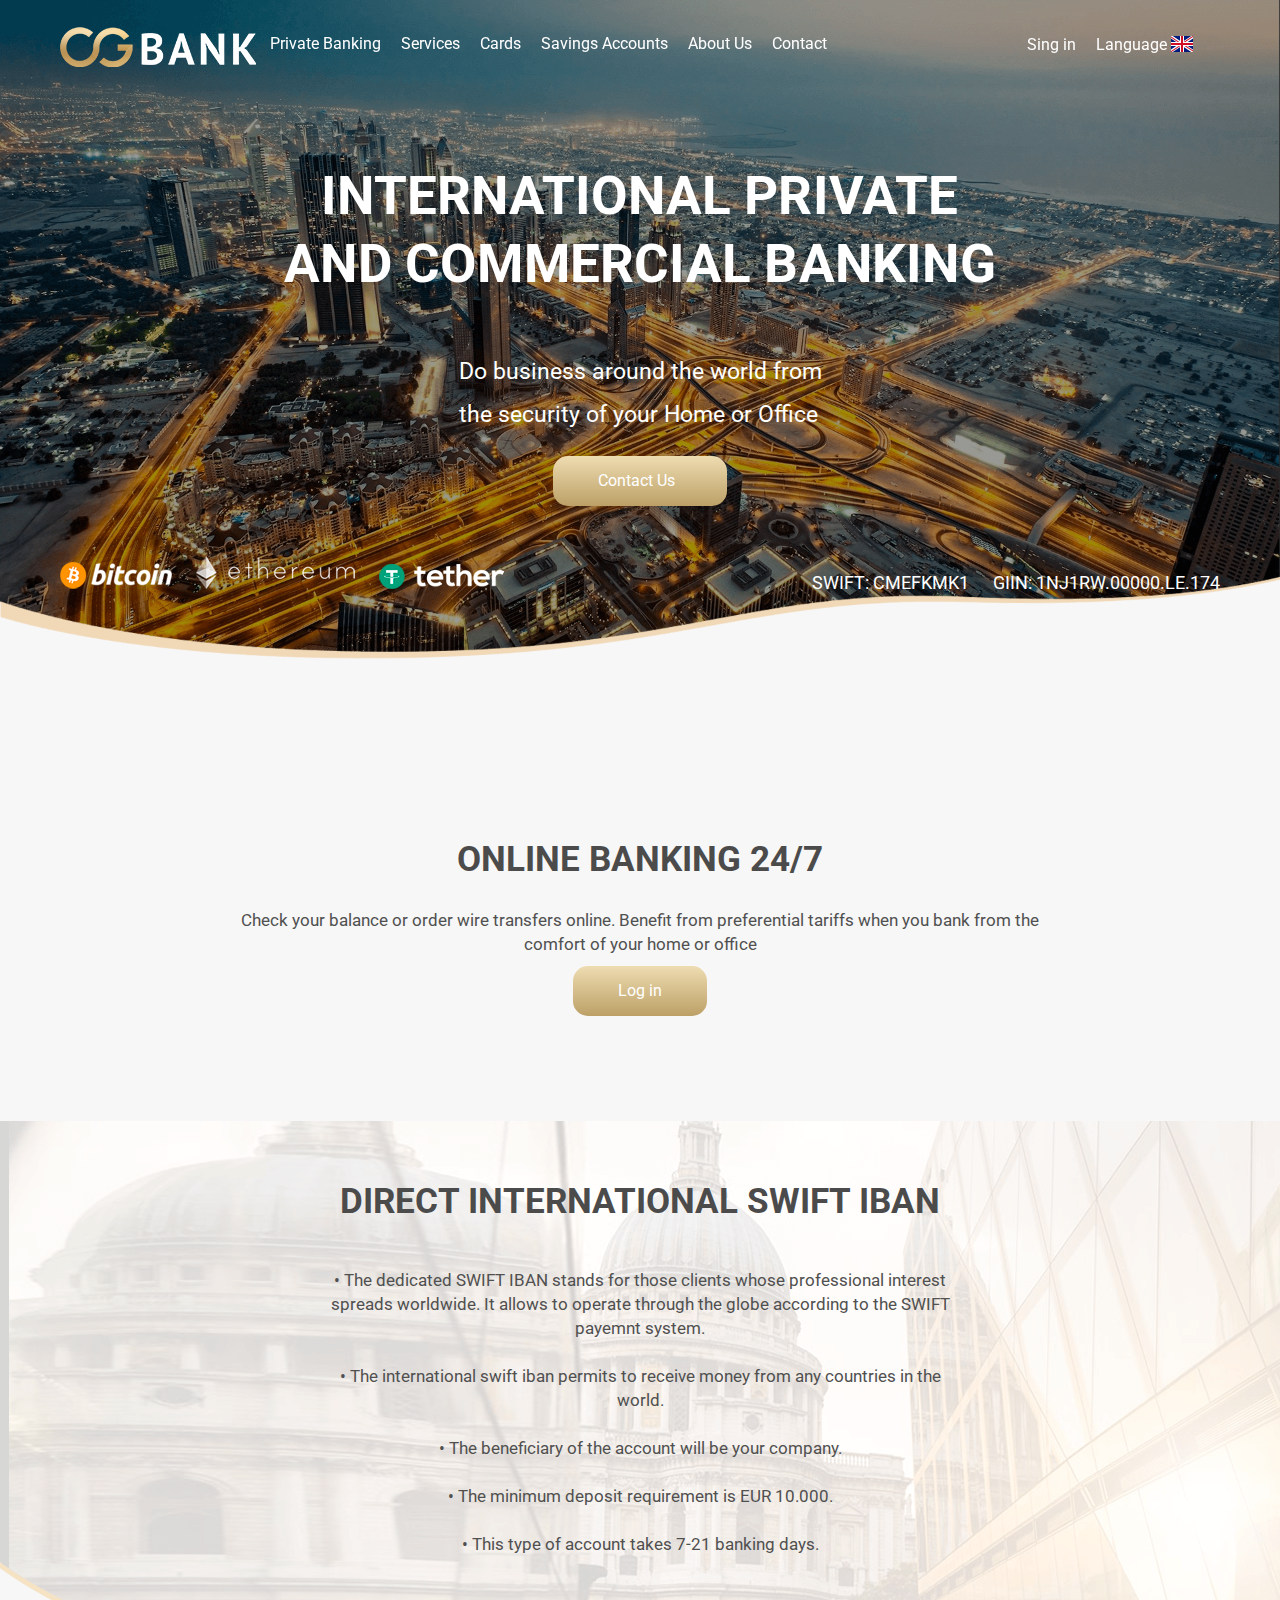
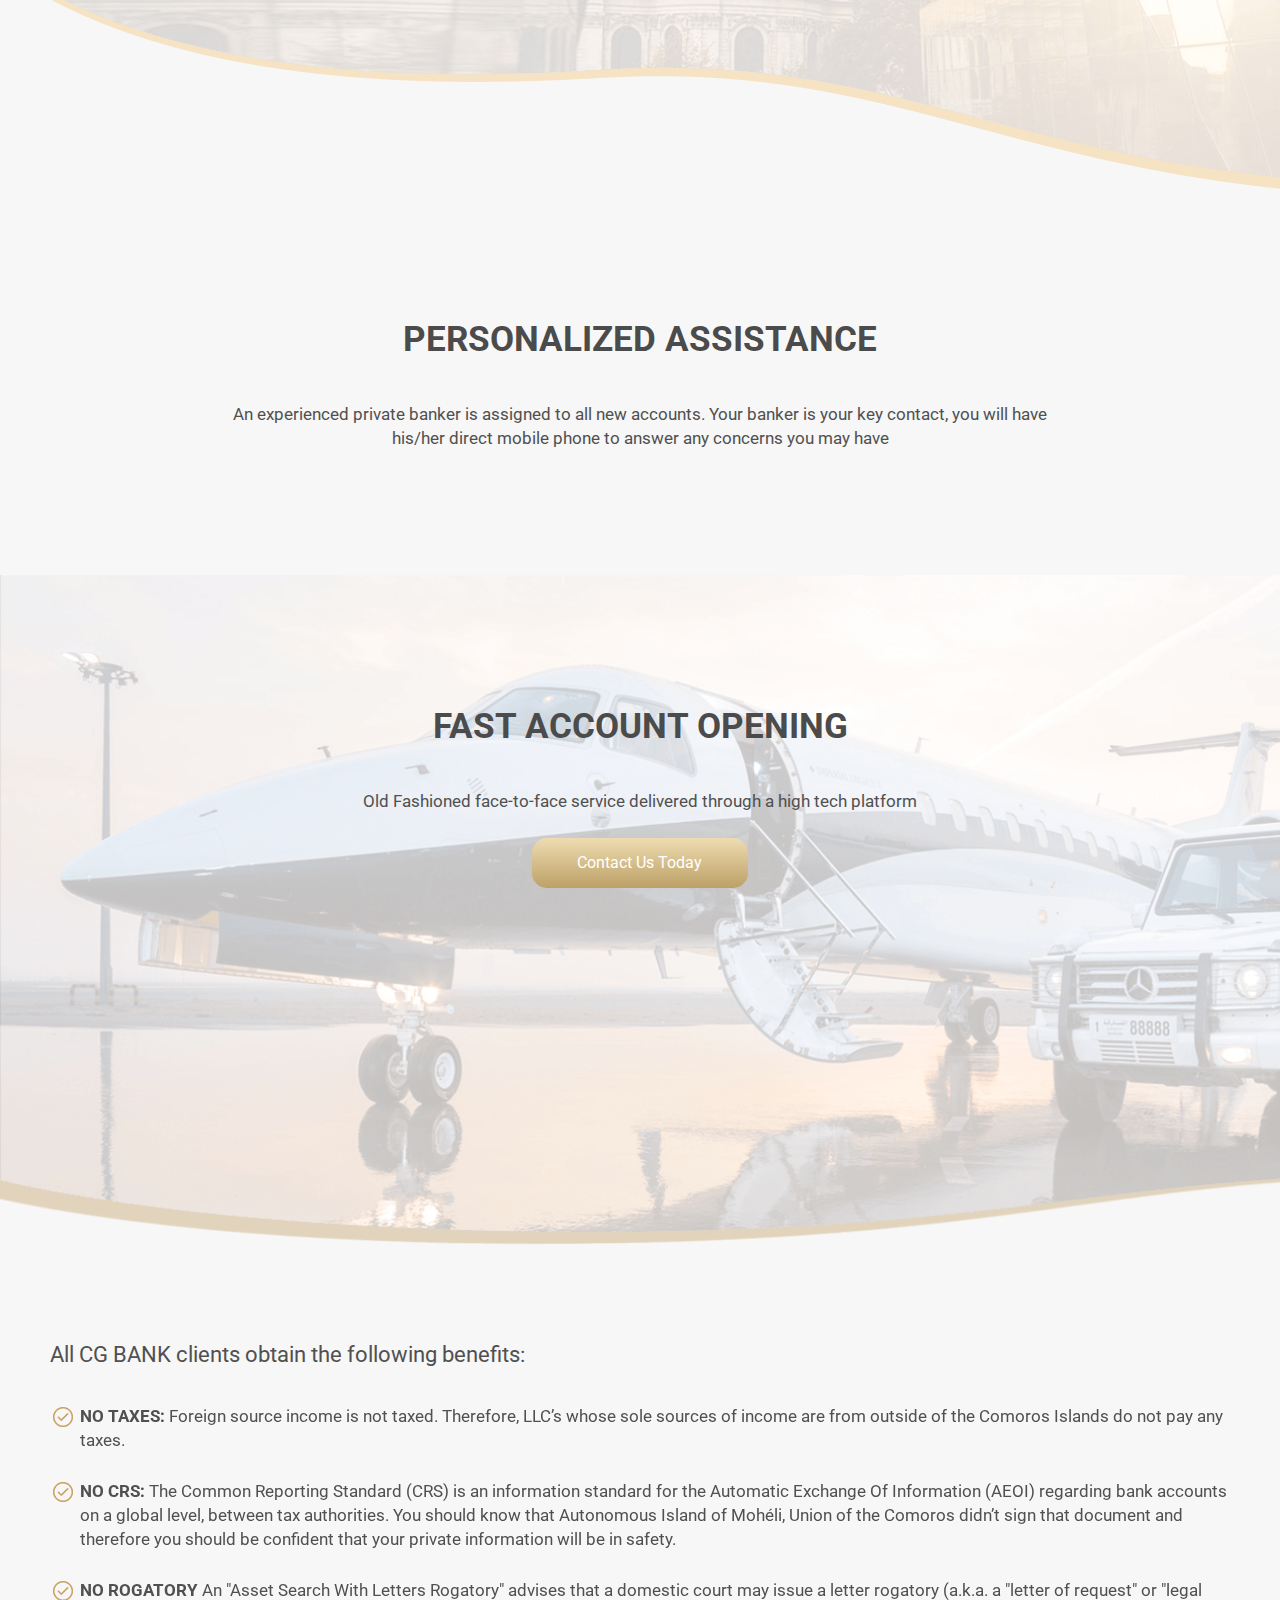
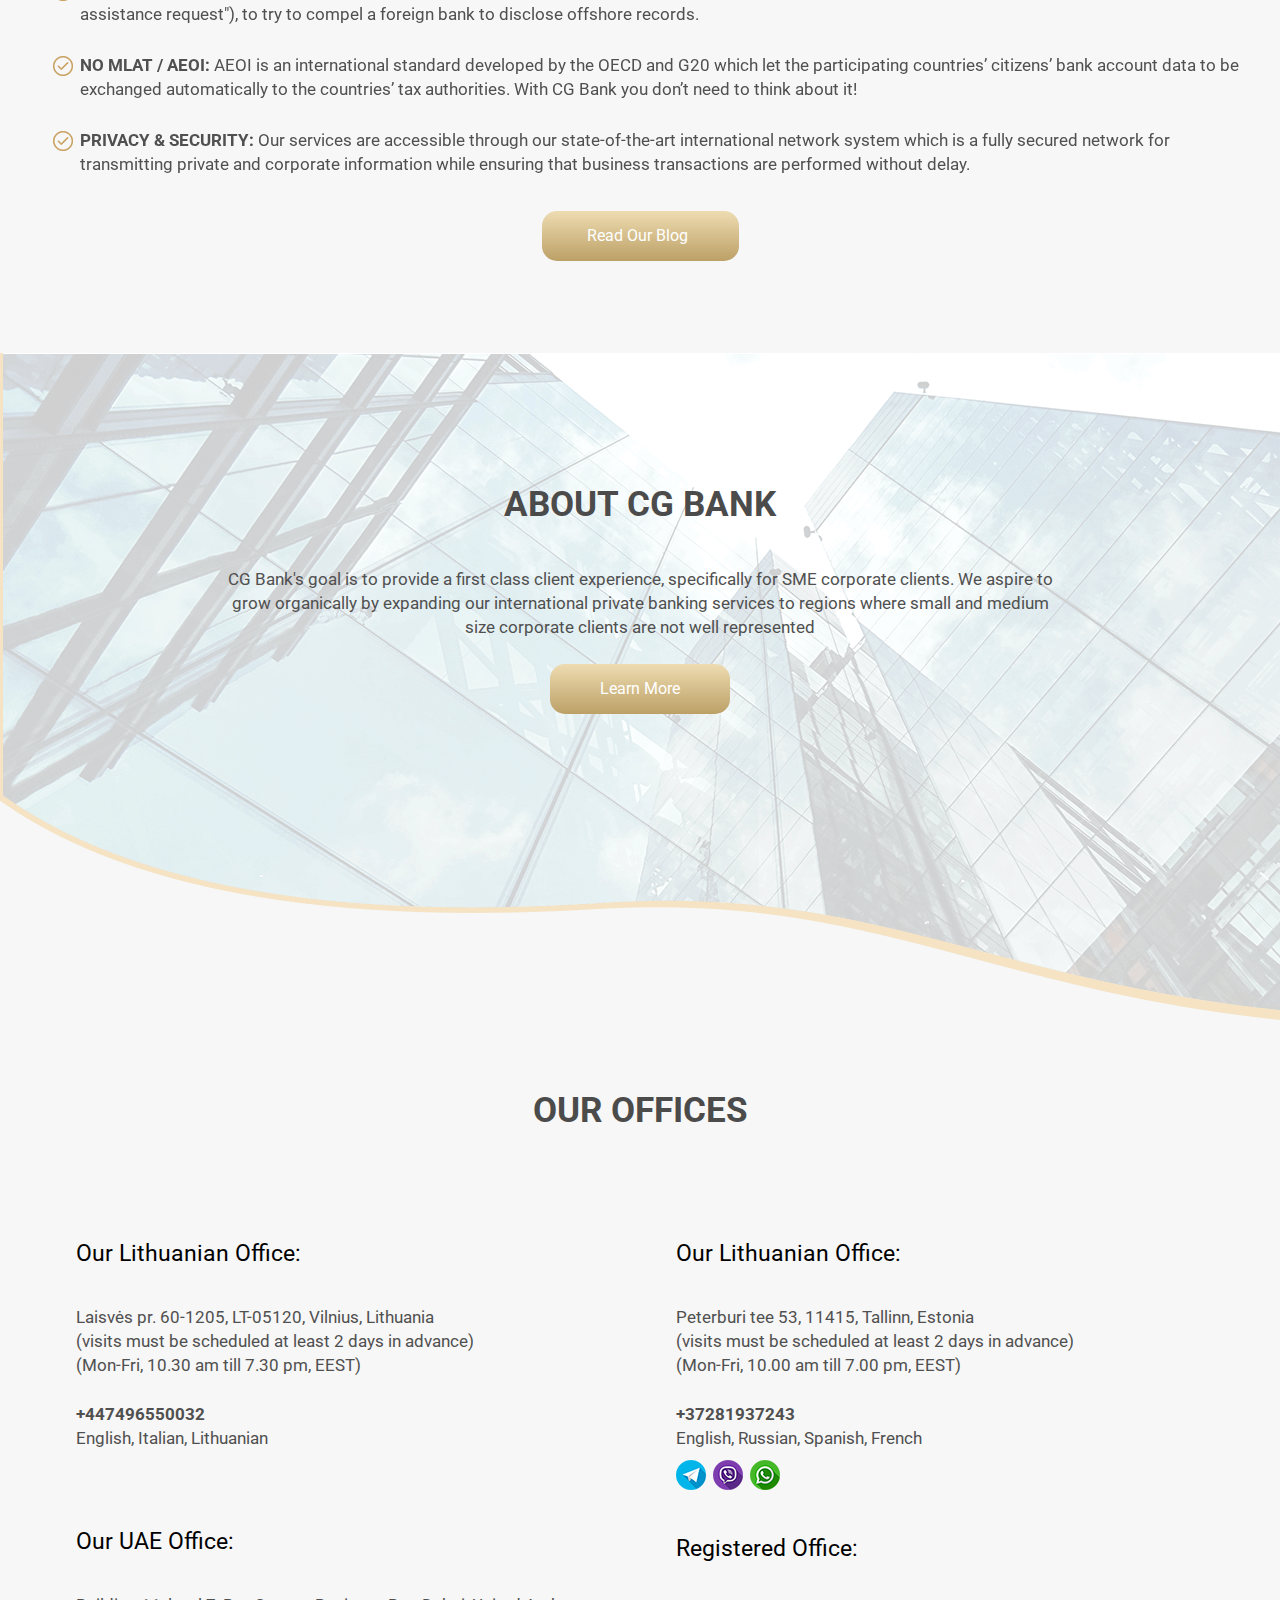
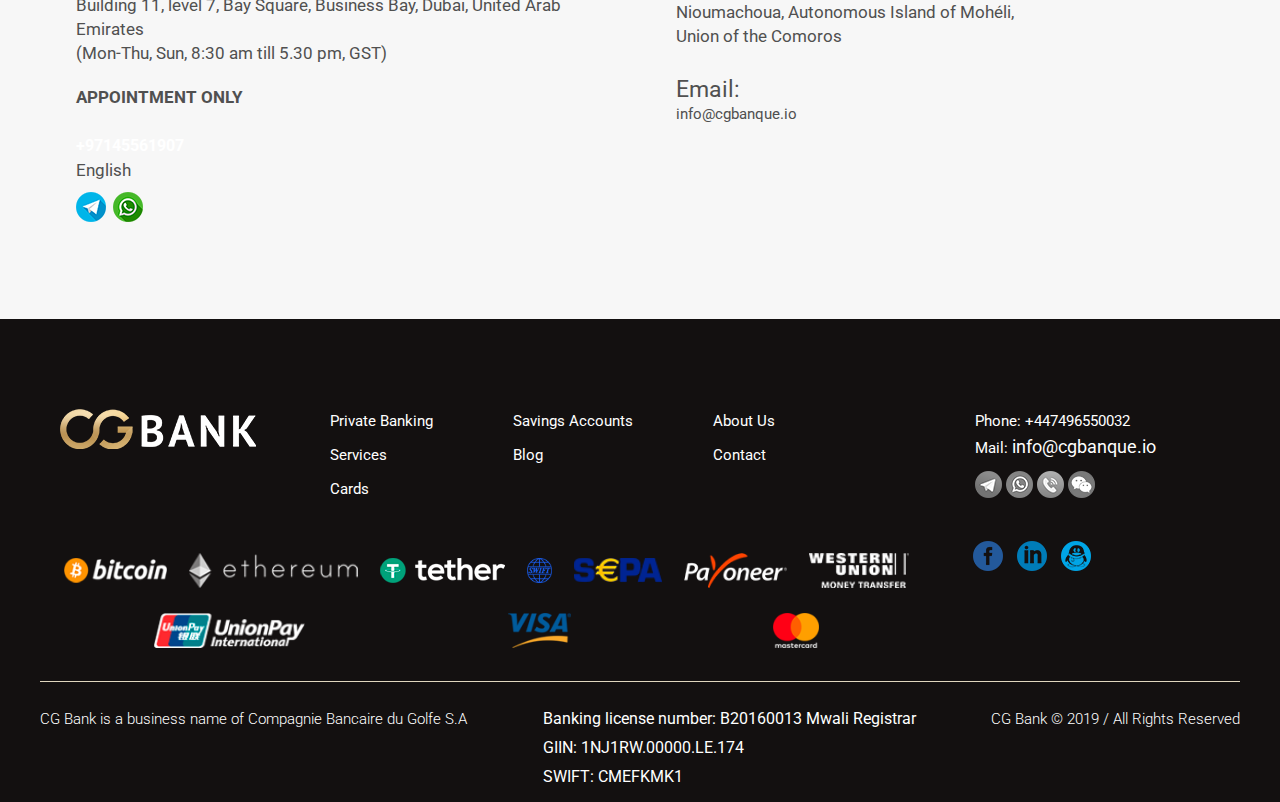
==== commit c63ea0b8: "Cards -autoprefixer" ====
--- a/index.html
+++ b/index.html
@@ -35,7 +35,9 @@
         <header class="header">
             <nav class="nav">
                 <div class="nav-block">
-                    <a href="index.html" class="nav__logo"></a>
+                    <a href="index.html" class="nav__logo">
+											<img src="mainPage/img/logoWhiteHeader.png" alt="">
+										</a>
                     <ul class="nav-wrapp">
                         <li class="nav-wrapp__item"><a class="nav-wrapp__link" href="private.html">Private Banking</a></li>
                         <li class="nav-wrapp__item"><a class="nav-wrapp__link" href="services.html">Services</a></li>
@@ -248,7 +250,7 @@
         <section class="bottom-outer">
             <div class="bottom-outer-top-block">
                 <aside class="bottom-outer-logo">
-                    <a href="index.html"><img src="mainPage/img/logoWhiteHeader.png" alt=""></a>
+										<a href="index.html" class="nav__logo"><img src="mainPage/img/logoWhiteHeader.png" alt=""></a>
                 </aside>
                 <aside class="bottom-outer-nav">
                     <ul class="bottom-outer-nav-wrap">
--- a/common/header.css
+++ b/common/header.css
@@ -96,7 +96,6 @@
     -webkit-transition: background-color .5s;
     transition: background-color .5s;
     position: fixed;
-    z-index: 4;
     top: 0;
     -webkit-box-pack: center;
         -ms-flex-pack: center;
@@ -118,7 +117,7 @@
 .nav__logo {
     width: 190px;
     height: 37px;
-    background-image: url(../common/img/logoWhiteHeader.png);
+    /* background-image: url(../common/img/logoWhiteHeader.png); */
     background-size: 190px 37px;
     background-repeat: no-repeat;
 }
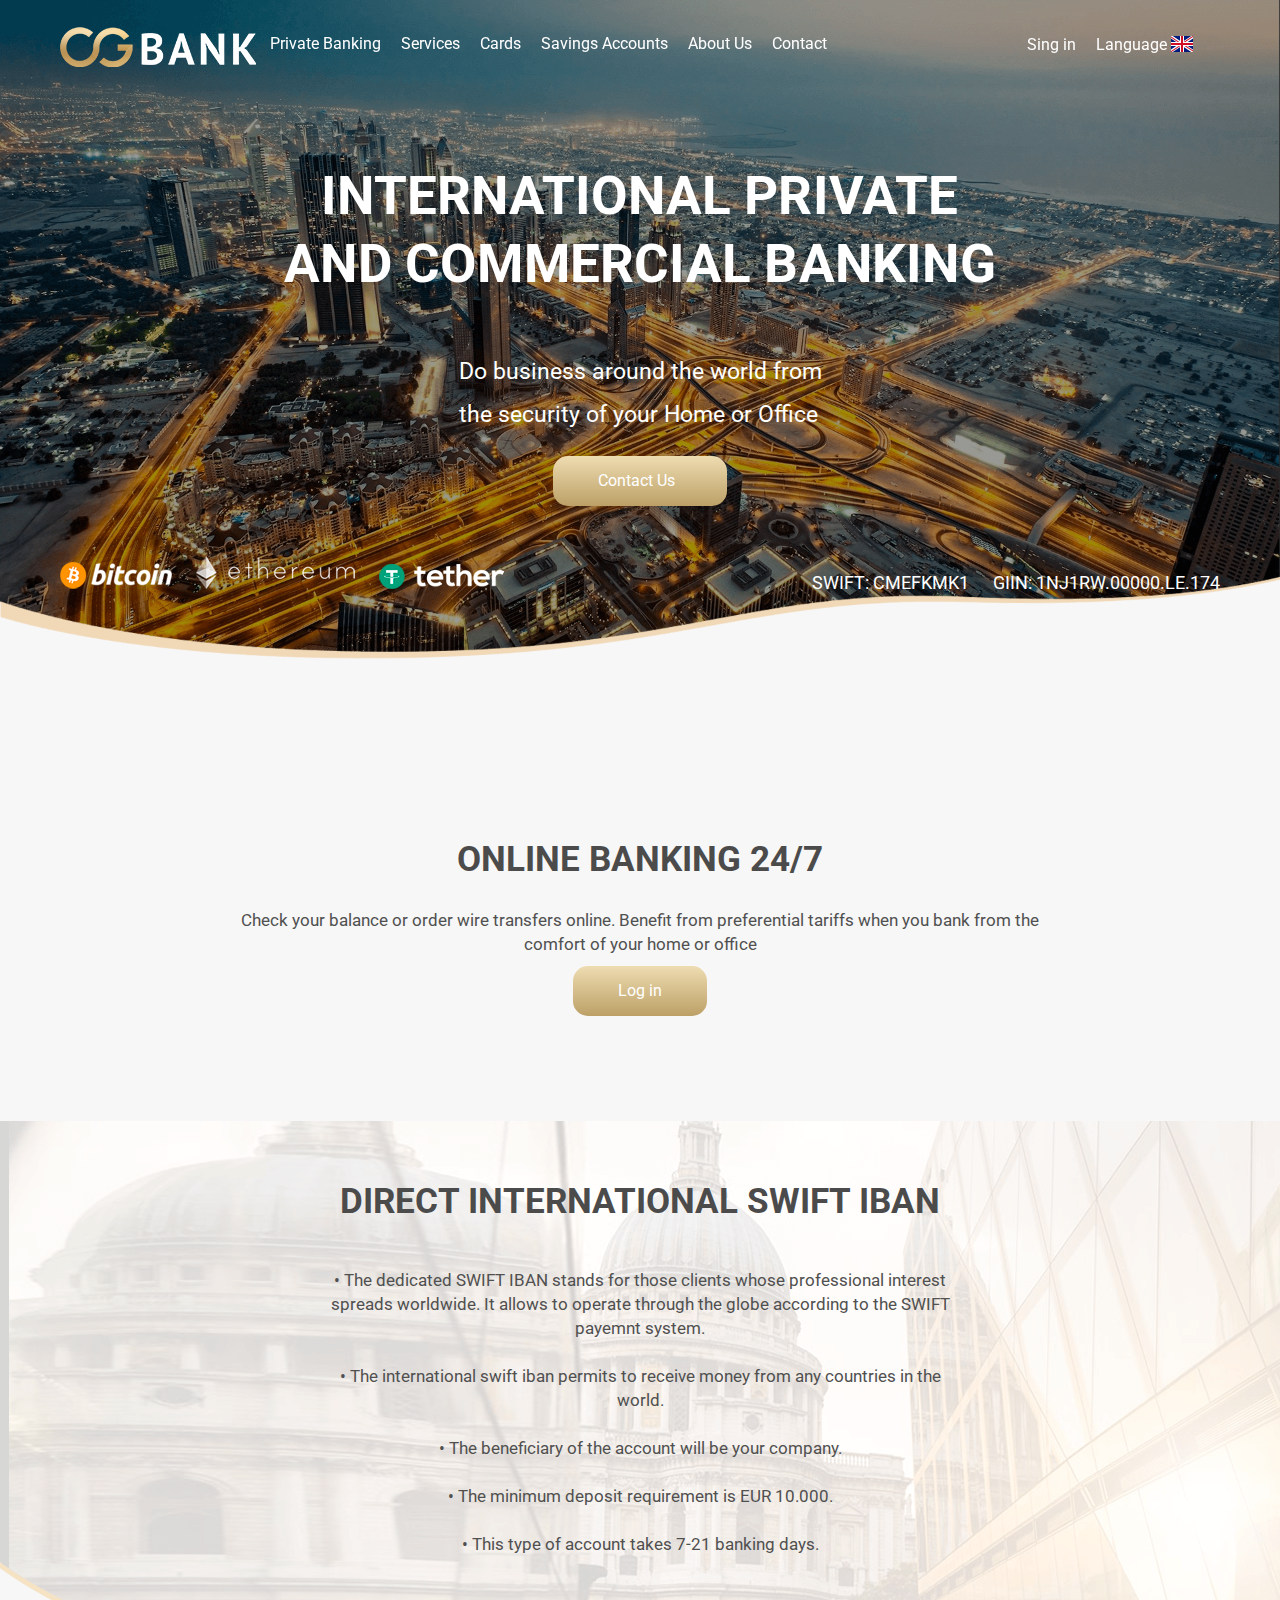
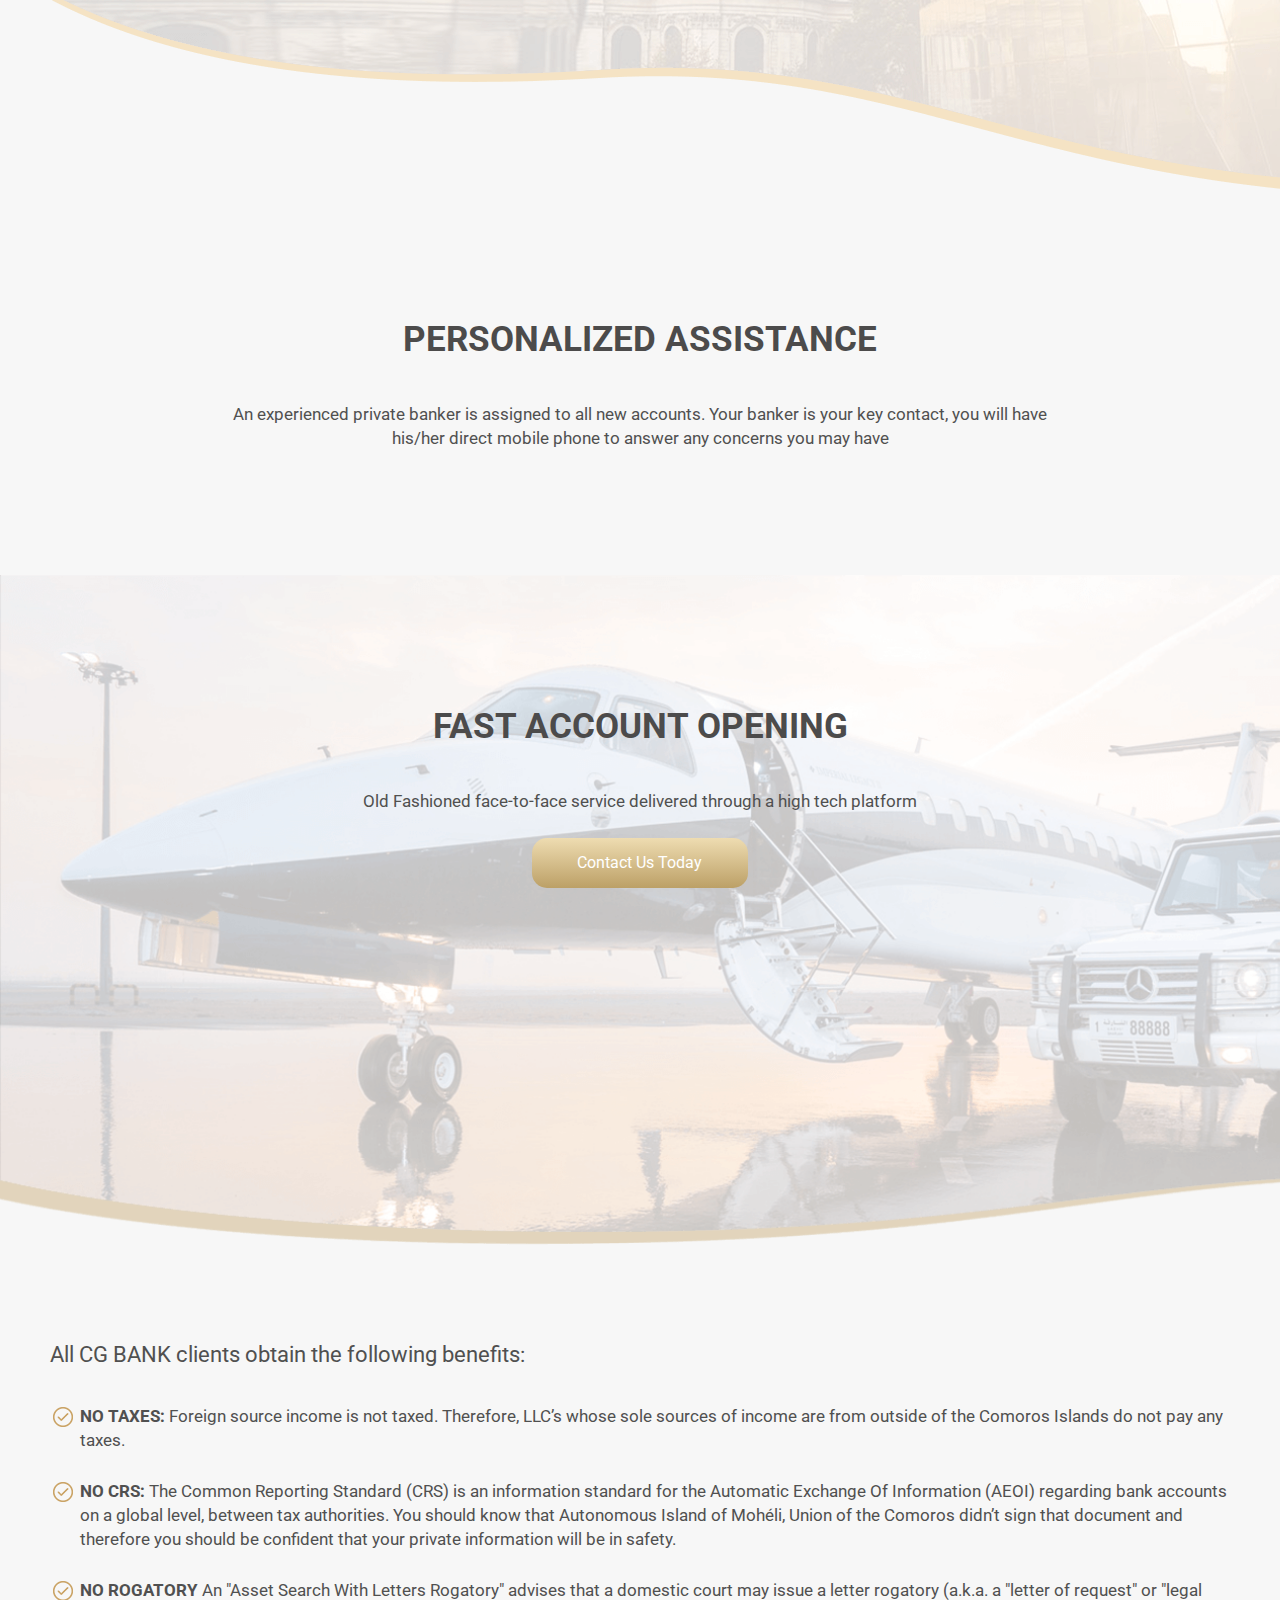
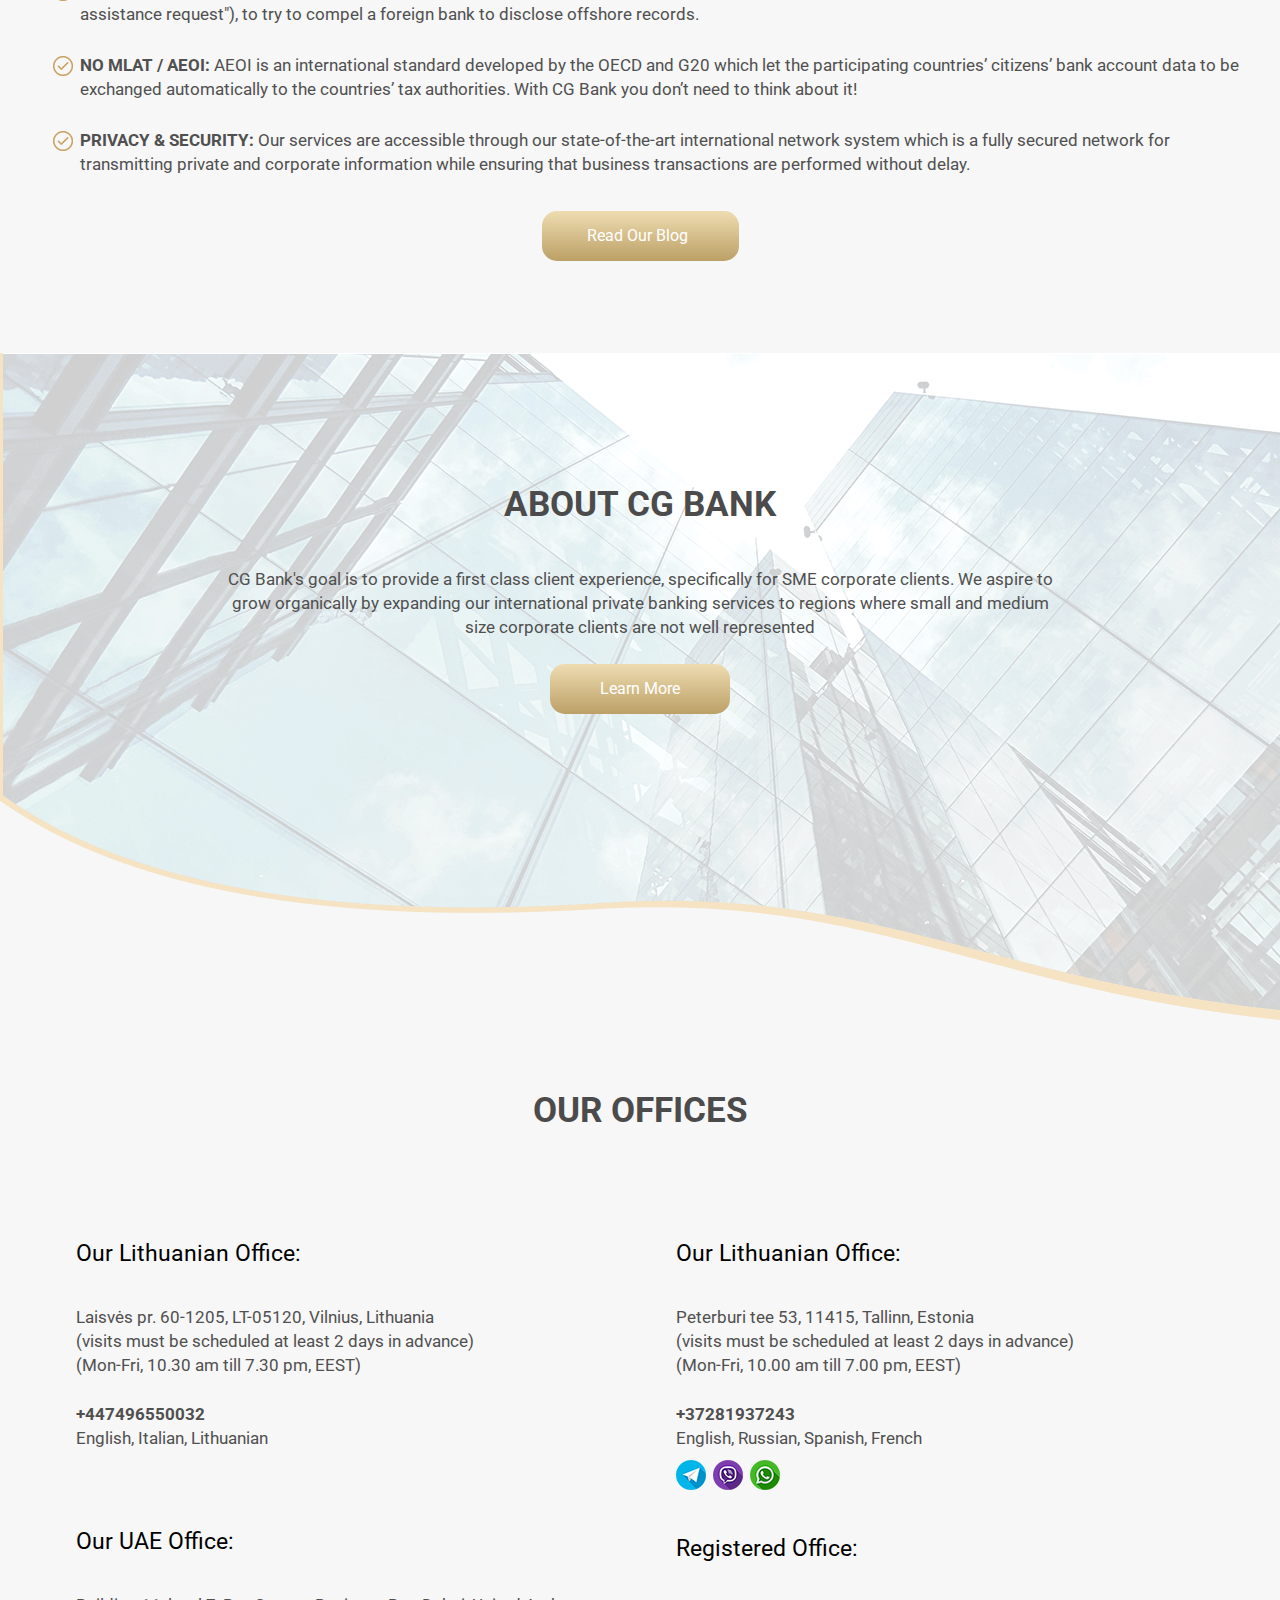
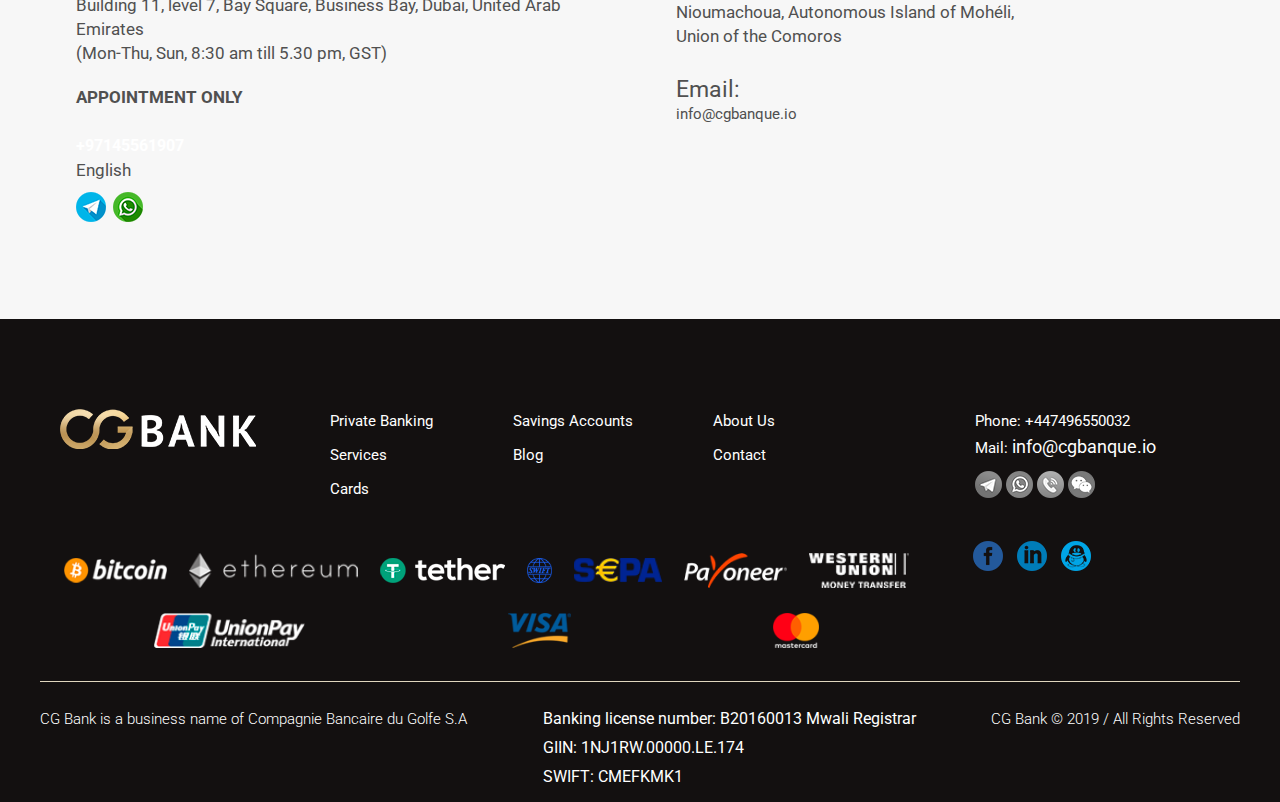
==== commit 509a856a: "Merge branch 'master' into Balosya" ====
--- a/index.html
+++ b/index.html
@@ -1,346 +1,346 @@
-<!DOCTYPE html>
-<html lang="en">
-
-<head>
-    <meta charset="UTF-8">
-    <meta name="viewport" content="width=device-width, initial-scale=1.0">
-    <meta http-equiv="X-UA-Compatible" content="ie=edge">
-    <title>CG Bank</title>
-    <link
-        href="https://fonts.googleapis.com/css?family=Open+Sans:100,300,400,600,700,800|Roboto:100,300,400,500,700,900&display=swap" rel="stylesheet">
-    <link rel="stylesheet" href="common/header.css">
-    <link rel="stylesheet" href="common/footer.css">
-    <link rel="stylesheet" href="mainPage/css/style.css">
-    <link rel="stylesheet" href="mainPage/css/media.css">
-</head>
-
-<body>
-    <button class="toTop hide"></button>
-    <div class="hide-menu hide">
-        <div class="hide-menu-close">
-            <div class="hide-menu-close__item"></div>
-        </div>
-        <div class="hide-menu-block">
-            <span class="hide-menu__header">LOGIN</span>
-            <div class="hide-menu-block-login">
-                <input class="hide-menu__input-style hide-menu__id" type="text" value="Client ID:">
-                <input class="hide-menu__input-style hide-menu__pass" type="text" value="Password:">
-            </div>
-            <div class="hide-menu-btn-block">
-                <input type="submit" class="hide-menu-btn-block__btn" value="SUBMIT">
-            </div>
-        </div>
-    </div>
-    <main class="main">
-        <header class="header">
-            <nav class="nav">
-                <div class="nav-block">
-                    <a href="index.html" class="nav__logo">
-											<img src="mainPage/img/logoWhiteHeader.png" alt="">
-										</a>
-                    <ul class="nav-wrapp">
-                        <li class="nav-wrapp__item"><a class="nav-wrapp__link" href="private.html">Private Banking</a></li>
-                        <li class="nav-wrapp__item"><a class="nav-wrapp__link" href="services.html">Services</a></li>
-                        <li class="nav-wrapp__item"><a class="nav-wrapp__link" href="cards.html">Cards</a></li>
-                        <li class="nav-wrapp__item"><a class="nav-wrapp__link" href="savingsAccounts.html">Savings Accounts</a></li>
-                        <li class="nav-wrapp__item"><a class="nav-wrapp__link" href="aboutUs.html">About Us</a></li>
-                        <li class="nav-wrapp__item"><a class="nav-wrapp__link" href="contact.html">Contact</a></li>
-                    </ul>
-                    <div class="nav-btn">
-                        <hr class="nav-btn__line">
-                        <hr class="nav-btn__line">
-                        <hr class="nav-btn__line">
-                    </div>
-                    <div class="nav-right-container">
-                        <a href="#" class="nav__login">Sing in</a>
-                        <div class="nav-language">
-                            <span class="nav-language__text">Language</span>
-                            <ul class="nav-language-wrap">
-                                <li class="nav-language-wrap__item"><img class="nav-language-wrap__item-img"
-                                        src="common/img/uk-flag.png" alt="" /></li>
-                                <li class="nav-language-wrap__item"><img class="nav-language-wrap__item-img"
-                                        src="common/img/cn-flag.png" alt="" /></li>
-                                <li class="nav-language-wrap__item"><img class="nav-language-wrap__item-img"
-                                        src="common/img/fr-flag.jpg" alt="" /></li>
-                                <li class="nav-language-wrap__item"><img class="nav-language-wrap__item-img"
-                                        src="common/img/es-flag.jpg" alt="" /></li>
-                                <li class="nav-language-wrap__item"><img class="nav-language-wrap__item-img"
-                                        src="common/img/ru-flag.png" alt="" /></li>
-                            </ul>
-                        </div>
-                    </div>
-                </div>
-            </nav>
-            <div class="header-caption">
-                <h2 class="header-caption__text">INTERNATIONAL PRIVATE</h2>
-                <h2 class="header-caption__text">AND COMMERCIAL BANKING</h2>
-            </div>
-            <div class="header-caption-last">
-                <span class="header-caption-last__text">Do business around the world from</span>
-                <span class="header-caption-last__text">the security of your Home or Office</span>
-            </div>
-            <div class="header-button">
-                <a href="#" class="header-button-link">Contact Us</a>
-            </div>
-            <div class="header-container-img">
-                <div class="header-container-img_around">
-                    <img class="header-container-img__bitcoin" src="common/img/headerBitcoin.png" alt="">
-                    <img class="header-container-img__etherium" src="common/img/headerEhereum.png" alt="">
-                    <img class="header-container-img__tether" src="common/img/headerTether.png" alt="">
-                </div>
-                <div class="header-requisites">
-                    <span class="header-requisites_swift">SWIFT: CMEFKMK1</span>
-                    <a class="header-requisites_giin" href="#">GIIN: 1NJ1RW.00000.LE.174</a>
-                </div>
-            </div>
-        </header>
-        <section class="online-bank">
-            <h1 class="section-header_style online-bank__header">ONLINE BANKING 24/7</h1>
-            <span class="section-text_style online-bank__text">Check your balance or order wire transfers online.
-                Benefit from preferential tariffs when you bank from the
-                comfort of your home or office
-            </span>
-            <a class="online-bank__btn">Log in</a>
-        </section>
-        <section class="swift-iban">
-            <h2 class="section-header_style swift-iban__header">DIRECT INTERNATIONAL SWIFT IBAN</h2>
-            <div class="swift-iban-container">
-                <span class="section-text_style swift-iban-container__text">• The dedicated SWIFT IBAN stands for those clients whose
-                    professional interest spreads worldwide.
-                    It allows to operate through the globe according to the SWIFT payemnt system.</span>
-                <span class="section-text_style swift-iban-container__text">• The international swift iban permits to receive money from
-                    any countries in the world.</span>
-                <span class="section-text_style swift-iban-container__text">• The beneficiary of the account will be your company.</span>
-                <span class="section-text_style swift-iban-container__text">• The minimum deposit requirement is EUR 10.000.</span>
-                <span class="section-text_style swift-iban-container__text">• This type of account takes 7-21 banking days.</span>
-            </div>
-        </section>
-        <section class="assistance">
-            <h2 class="section-header_style assistance__header">PERSONALIZED ASSISTANCE</h2>
-            <span class="section-text_style assistance__text">An experienced private banker is assigned to all new accounts.
-                Your banker is your key contact, you will have his/her direct mobile
-                phone to answer any concerns you may have</span>
-        </section>
-        <section class="openAccount">
-            <h2 class="section-header_style openAccount__header">FAST ACCOUNT OPENING</h2>
-            <span class="section-text_style openAccount__text">Old Fashioned face-to-face service delivered through a high tech
-                platform</span>
-            <a class="openAccount__btn">Contact Us Today</a>
-        </section>
-        <section class="benefits">
-            <h4 class="benefits__header">All CG BANK clients obtain the following benefits:</h4>
-            <ul class="benefits-wrapp">
-                <li class="section-text_style benefits-wrap-item">
-                    <span class="benefits-wrap-item__strong-text">NO TAXES:</span>
-                    <span class="benefits-wrap-item__text">
-                        Foreign source income is not taxed. Therefore, LLC’s whose sole sources of income are from
-                        outside
-                        of the Comoros Islands do not pay any taxes.
-                    </span>
-                </li>
-                <li class="section-text_style benefits-wrap-item">
-                    <span class="benefits-wrap-item__strong-text">NO CRS:</span>
-                    <span class="benefits-wrap-item__text">
-                        The Common Reporting Standard (CRS) is an information standard for the Automatic Exchange Of
-                        Information
-                        (AEOI) regarding bank accounts on a global level, between tax authorities. You should know that
-                        Autonomous
-                        Island of Mohéli, Union of the Comoros didn’t sign that document and therefore you should be
-                        confident that
-                        your private information will be in safety.
-                    </span>
-                </li>
-                <li class="section-text_style benefits-wrap-item">
-                    <span class="benefits-wrap-item__strong-text">NO ROGATORY</span>
-                    <span class="benefits-wrap-item__text">
-                        An "Asset Search With Letters Rogatory" advises that a domestic
-                        court may issue a letter rogatory (a.k.a. a "letter of request" or "legal assistance request"),
-                        to try to compel a foreign bank to disclose offshore records.
-                    </span>
-                </li>
-                <li class="section-text_style benefits-wrap-item">
-                    <span class="benefits-wrap-item__strong-text">NO MLAT / AEOI:</span>
-                    <span class="benefits-wrap-item__text">AEOI is an international standard developed by the OECD and
-                        G20 which let the
-                        participating countries’ citizens’ bank account data to be exchanged automatically to the
-                        countries’ tax authorities.
-                        With CG Bank you don’t need to think about it!
-                    </span>
-                </li>
-                <li class="section-text_style benefits-wrap-item">
-                    <span class="benefits-wrap-item__strong-text">PRIVACY & SECURITY:</span>
-                    <span class="benefits-wrap-item__text"> Our services are accessible through our state-of-the-art
-                        international
-                        network system which is a fully secured network for transmitting private and corporate
-                        information while ensuring
-                        that business transactions are performed without delay.
-                    </span>
-                </li>
-            </ul>
-            <a href="#" class="benefits__btn">Read Our Blog</a>
-        </section>
-        <section class="aboutUs">
-            <h2 class="section-header_style aboutUs__header">ABOUT CG BANK</h2>
-            <span class="section-text_style aboutUs__text">CG Bank's goal is to provide a first class client experience, specifically for
-                SME corporate clients. We aspire to grow organically
-                by expanding our international private banking services to regions where small and medium size corporate
-                clients are not well represented
-            </span>
-            <a href="#" class="aboutUs__btn">Learn More</a>
-        </section>
-        <section class="offices">
-            <h2 class="section-header_style offices__header">OUR OFFICES</h2>
-            <div class="offices-container">
-                <div class="offices-container-left">
-                    <div class="offices-container-left-1st-block">
-                        <h4 class="offices-container__header">Our Lithuanian Office:</h4>
-                        <span class="section-text_style">Laisvės pr. 60-1205, LT-05120, Vilnius, Lithuania</span>
-                        <span class="section-text_style">(visits must be scheduled at least 2 days in
-                            advance)</span>
-                        <span class="section-text_style">(Mon-Fri, 10.30 am till 7.30 pm, EEST)</span>
-                        <a href="tel:+447496550032" class="section-text_style offices-container__phone">+447496550032</a>
-                        <span class="section-text_style">English, Italian, Lithuanian</span>
-                    </div>
-                    <div class="offices-container-left-2st-block">
-                        <h4 class="offices-container__header">Our UAE Office:</h4>
-                        <span class="section-text_style">Building 11, level 7, Bay Square, Business Bay, Dubai,
-                            United Arab Emirates </span>
-                        <span class="section-text_style">(Mon-Thu, Sun, 8:30 am till 5.30 pm, GST)</span>
-                        <span class="section-text_style offices-container__text_main">APPOINTMENT ONLY </span>
-                        <a href="tel:+97145561907" class="offices-container__phone">+97145561907</a>
-                        <span class="section-text_style">English</span>
-                        <div class="offices-container-img">
-                            <a href="#" class="offices-container_margin-right"><img
-                                    src="mainPage/img/i-telegram.png" alt="telegram"></a>
-                            <a href="#"><img src="mainPage/img/i-whatsapp.png"
-                                    alt="whatsapp"></a>
-                        </div>
-                    </div>
-                </div>
-                <div class="offices-container-right">
-                    <div class="offices-container-right-1st-block">
-                        <h4 class="offices-container__header">Our Lithuanian Office:</h4>
-                        <span class="section-text_style">Peterburi tee 53, 11415, Tallinn, Estonia</span>
-                        <span class="section-text_style">(visits must be scheduled at least 2 days in
-                            advance)</span>
-                        <span class="section-text_style">(Mon-Fri, 10.00 am till 7.00 pm, EEST)</span>
-                        <a href="tel:+37281937243" class="section-text_style offices-container__phone">+37281937243</a>
-                        <span class="section-text_style">English, Russian, Spanish, French </span>
-                        <div class="offices-container-img">
-                            <a href="#" class="offices-container__telegram offices-container_margin-right"><img
-                                    src="/mainPage/img/i-telegram.png" alt="telegram"></a>
-                            <a href="#" class="offices-container__viber offices-container_margin-right"><img
-                                    src="/mainPage/img/i-viber.png" alt="viber"></a>
-                            <a href="#" class="offices-container__whatsapp"><img src="mainPage/img/i-whatsapp.png"
-                                    alt="whatsapp"></a>
-                        </div>
-                    </div>
-                    <div class="offices-container-right-2st-block">
-                        <h4 class="offices-container__header">Registered Office:</h4>
-                        <span class="section-text_style">Nioumachoua, Autonomous Island of Mohéli,</span>
-                        <span class="section-text_style">Union of the Comoros</span>
-                    </div>
-                    <div class="offices-container-right-3st-block">
-                        <h4 class="offices-container__mail_font">Email:</h4>
-                        <a href="mailto:info@cgbanque.io" class="offices-container__mail">info@cgbanque.io</a>
-                    </div>
-                </div>
-            </div>
-        </section>
-        <section class="bottom-outer">
-            <div class="bottom-outer-top-block">
-                <aside class="bottom-outer-logo">
-										<a href="index.html" class="nav__logo"><img src="mainPage/img/logoWhiteHeader.png" alt=""></a>
-                </aside>
-                <aside class="bottom-outer-nav">
-                    <ul class="bottom-outer-nav-wrap">
-                        <li class="bottom-outer-nav-wrap__item"><a href="#">Private Banking</a></li>
-                        <li class="bottom-outer-nav-wrap__item"><a href="#">Services</a></li>
-                        <li class="bottom-outer-nav-wrap__item"><a href="#">Cards</a></li>
-                    </ul>
-                </aside>
-                <aside class="bottom-outer-nav">
-                    <ul class="bottom-outer-nav-wrap">
-                        <li class="bottom-outer-nav-wrap__item"><a href="#">Savings Accounts</a></li>
-                        <li class="bottom-outer-nav-wrap__item"><a href="#">Blog</a></li>
-                    </ul>
-                </aside>
-                <aside class="bottom-outer-nav">
-                    <ul class="bottom-outer-nav-wrap bottom-outer-nav-wrap_margin-right">
-                        <li class="bottom-outer-nav-wrap__item"><a href="#">About Us</a></li>
-                        <li class="bottom-outer-nav-wrap__item"><a href="#">Contact</a></li>
-                    </ul>
-                </aside>
-                <aside class="bottom-outer-nav">
-                    <div class="bottom-outer-nav-block">
-                        <span class="bottom-outer-nav-block__text">Phone:</span>
-                        <a href="tel:+447496550032" class="bottom-outer-nav-block__text">+447496550032</a>
-                    </div>
-                    <div class="bottom-outer-nav-block bottom-outer-nav-block_margin-bottom">
-                        <span class="bottom-outer-nav-block__text">Mail:</span>
-                        <a href="mailto:info@cgbanque.io" class="bottom-outer-nav-block__text_font">info@cgbanque.io</a>
-                    </div>
-                    <div class="bottom-outer-nav-block">
-                        <a href="#" class="bottom-outer-nav-block__link"><img src="common/img/i-telegram (1).png"
-                                alt="telegram"></a>
-                        <a href="#" class="bottom-outer-nav-block__link"><img src="common/img/i-whatsapp (1).png"
-                                alt="whatsapp"></a>
-                        <a href="#" class="bottom-outer-nav-block__link"><img src="common/img/i-viber (1).png"
-                                alt="viber"></a>
-                        <a href="#" class="bottom-outer-nav-block__link"><img src="common/img/i-wechat.png"
-                                alt="msng"></a>
-                    </div>
-                </aside>
-            </div>
-            <div class="bottom-outer-bottom-block">
-                <aside class="bottom-outer-pay">
-                    <div class="bottom-outer-pay-img">
-                        <img src="common/img/headerBitcoin.png" alt="" class="bottom-outer-pay-img__item">
-                        <img src="common/img/headerEhereum.png" alt=""
-                            class="bottom-outer-pay-img__item bottom-outer-pay-img__item_height">
-                        <img src="common/img/headerTether.png" alt="" class="bottom-outer-pay-img__item">
-                        <img src="common/img/swift.png" alt="" class="bottom-outer-pay-img__item">
-                        <img src="common/img/sepa.png" alt="" class="bottom-outer-pay-img__item">
-                        <img src="common/img/payoneer.png" alt=""
-                            class="bottom-outer-pay-img__item bottom-outer-pay-img__item_height">
-                        <img src="common/img/western-union.png" alt=""
-                            class="bottom-outer-pay-img__item bottom-outer-pay-img__item_height">
-                        <img src="common/img/unionpay.png" alt=""
-                            class="bottom-outer-pay-img__item bottom-outer-pay-img__item_height">
-                        <img src="common/img/visa.png" alt=""
-                            class="bottom-outer-pay-img__item bottom-outer-pay-img__item_height">
-                        <img src="common/img/mastercard.png" alt=""
-                            class="bottom-outer-pay-img__item bottom-outer-pay-img__item_height">
-                    </div>
-                    <div class="bottom-outer-pay-soc">
-                        <a href="#" class="bottom-outer-pay-soc__item">
-                            <img src="common/img/facebook.png" alt="">
-                        </a>
-                        <a href="#" class="bottom-outer-pay-soc__item">
-                            <img src="common/img/linkedin.png" alt="">
-                        </a>
-                        <a href="#" class="bottom-outer-pay-soc__item">
-                            <img src="common/img/qq.png" alt="">
-                        </a>
-                    </div>
-                </aside>
-            </div>
-        </section>
-        <footer class="footer">
-            <div class="footer-wrap">
-                <span class="footer-wrap__text">CG Bank is a business name of Compagnie Bancaire du Golfe S.A</span>
-                <div class="footer-wrap-block">
-                    <a href="#" class="footer-wrap__link">Banking license number: B20160013 Mwali Registrar</a>
-                    <a href="#" class="footer-wrap__link">GIIN: 1NJ1RW.00000.LE.174</a>
-                    <a href="#" class="footer-wrap__link">SWIFT: CMEFKMK1</a>
-                </div>
-                <span class="footer-wrap__text">CG Bank © 2019 / All Rights Reserved</span>
-            </div>
-        </footer>
-    </main>
-    <script src="libs/jquery-3.4.1.min.js"></script>
-    <script src="common/common.js"></script>
-    <script src="mainPage/js/script.js"></script>
-</body>
-
+<!DOCTYPE html>
+<html lang="en">
+
+<head>
+    <meta charset="UTF-8">
+    <meta name="viewport" content="width=device-width, initial-scale=1.0">
+    <meta http-equiv="X-UA-Compatible" content="ie=edge">
+    <title>CG Bank</title>
+    <link
+        href="https://fonts.googleapis.com/css?family=Open+Sans:100,300,400,600,700,800|Roboto:100,300,400,500,700,900&display=swap" rel="stylesheet">
+    <link rel="stylesheet" href="common/header.css">
+    <link rel="stylesheet" href="common/footer.css">
+    <link rel="stylesheet" href="mainPage/css/style.css">
+    <link rel="stylesheet" href="mainPage/css/media.css">
+</head>
+
+<body>
+    <button class="toTop hide"></button>
+    <div class="hide-menu hide">
+        <div class="hide-menu-close">
+            <div class="hide-menu-close__item"></div>
+        </div>
+        <div class="hide-menu-block">
+            <span class="hide-menu__header">LOGIN</span>
+            <div class="hide-menu-block-login">
+                <input class="hide-menu__input-style hide-menu__id" type="text" value="Client ID:">
+                <input class="hide-menu__input-style hide-menu__pass" type="text" value="Password:">
+            </div>
+            <div class="hide-menu-btn-block">
+                <input type="submit" class="hide-menu-btn-block__btn" value="SUBMIT">
+            </div>
+        </div>
+    </div>
+    <main class="main">
+        <header class="header">
+            <nav class="nav">
+                <div class="nav-block">
+                    <a href="index.html" class="nav__logo">
+											<img src="mainPage/img/logoWhiteHeader.png" alt="">
+										</a>
+                    <ul class="nav-wrapp">
+                        <li class="nav-wrapp__item"><a class="nav-wrapp__link" href="private.html">Private Banking</a></li>
+                        <li class="nav-wrapp__item"><a class="nav-wrapp__link" href="services.html">Services</a></li>
+                        <li class="nav-wrapp__item"><a class="nav-wrapp__link" href="cards.html">Cards</a></li>
+                        <li class="nav-wrapp__item"><a class="nav-wrapp__link" href="savingsAccounts.html">Savings Accounts</a></li>
+                        <li class="nav-wrapp__item"><a class="nav-wrapp__link" href="aboutUs.html">About Us</a></li>
+                        <li class="nav-wrapp__item"><a class="nav-wrapp__link" href="contact.html">Contact</a></li>
+                    </ul>
+                    <div class="nav-btn">
+                        <hr class="nav-btn__line">
+                        <hr class="nav-btn__line">
+                        <hr class="nav-btn__line">
+                    </div>
+                    <div class="nav-right-container">
+                        <a href="#" class="nav__login">Sing in</a>
+                        <div class="nav-language">
+                            <span class="nav-language__text">Language</span>
+                            <ul class="nav-language-wrap">
+                                <li class="nav-language-wrap__item"><img class="nav-language-wrap__item-img"
+                                        src="common/img/uk-flag.png" alt="" /></li>
+                                <li class="nav-language-wrap__item"><img class="nav-language-wrap__item-img"
+                                        src="common/img/cn-flag.png" alt="" /></li>
+                                <li class="nav-language-wrap__item"><img class="nav-language-wrap__item-img"
+                                        src="common/img/fr-flag.jpg" alt="" /></li>
+                                <li class="nav-language-wrap__item"><img class="nav-language-wrap__item-img"
+                                        src="common/img/es-flag.jpg" alt="" /></li>
+                                <li class="nav-language-wrap__item"><img class="nav-language-wrap__item-img"
+                                        src="common/img/ru-flag.png" alt="" /></li>
+                            </ul>
+                        </div>
+                    </div>
+                </div>
+            </nav>
+            <div class="header-caption">
+                <h2 class="header-caption__text">INTERNATIONAL PRIVATE</h2>
+                <h2 class="header-caption__text">AND COMMERCIAL BANKING</h2>
+            </div>
+            <div class="header-caption-last">
+                <span class="header-caption-last__text">Do business around the world from</span>
+                <span class="header-caption-last__text">the security of your Home or Office</span>
+            </div>
+            <div class="header-button">
+                <a href="#" class="header-button-link">Contact Us</a>
+            </div>
+            <div class="header-container-img">
+                <div class="header-container-img_around">
+                    <img class="header-container-img__bitcoin" src="common/img/headerBitcoin.png" alt="">
+                    <img class="header-container-img__etherium" src="common/img/headerEhereum.png" alt="">
+                    <img class="header-container-img__tether" src="common/img/headerTether.png" alt="">
+                </div>
+                <div class="header-requisites">
+                    <span class="header-requisites_swift">SWIFT: CMEFKMK1</span>
+                    <a class="header-requisites_giin" href="#">GIIN: 1NJ1RW.00000.LE.174</a>
+                </div>
+            </div>
+        </header>
+        <section class="online-bank">
+            <h1 class="section-header_style online-bank__header">ONLINE BANKING 24/7</h1>
+            <span class="section-text_style online-bank__text">Check your balance or order wire transfers online.
+                Benefit from preferential tariffs when you bank from the
+                comfort of your home or office
+            </span>
+            <a class="online-bank__btn">Log in</a>
+        </section>
+        <section class="swift-iban">
+            <h2 class="section-header_style swift-iban__header">DIRECT INTERNATIONAL SWIFT IBAN</h2>
+            <div class="swift-iban-container">
+                <span class="section-text_style swift-iban-container__text">• The dedicated SWIFT IBAN stands for those clients whose
+                    professional interest spreads worldwide.
+                    It allows to operate through the globe according to the SWIFT payemnt system.</span>
+                <span class="section-text_style swift-iban-container__text">• The international swift iban permits to receive money from
+                    any countries in the world.</span>
+                <span class="section-text_style swift-iban-container__text">• The beneficiary of the account will be your company.</span>
+                <span class="section-text_style swift-iban-container__text">• The minimum deposit requirement is EUR 10.000.</span>
+                <span class="section-text_style swift-iban-container__text">• This type of account takes 7-21 banking days.</span>
+            </div>
+        </section>
+        <section class="assistance">
+            <h2 class="section-header_style assistance__header">PERSONALIZED ASSISTANCE</h2>
+            <span class="section-text_style assistance__text">An experienced private banker is assigned to all new accounts.
+                Your banker is your key contact, you will have his/her direct mobile
+                phone to answer any concerns you may have</span>
+        </section>
+        <section class="openAccount">
+            <h2 class="section-header_style openAccount__header">FAST ACCOUNT OPENING</h2>
+            <span class="section-text_style openAccount__text">Old Fashioned face-to-face service delivered through a high tech
+                platform</span>
+            <a class="openAccount__btn">Contact Us Today</a>
+        </section>
+        <section class="benefits">
+            <h4 class="benefits__header">All CG BANK clients obtain the following benefits:</h4>
+            <ul class="benefits-wrapp">
+                <li class="section-text_style benefits-wrap-item">
+                    <span class="benefits-wrap-item__strong-text">NO TAXES:</span>
+                    <span class="benefits-wrap-item__text">
+                        Foreign source income is not taxed. Therefore, LLC’s whose sole sources of income are from
+                        outside
+                        of the Comoros Islands do not pay any taxes.
+                    </span>
+                </li>
+                <li class="section-text_style benefits-wrap-item">
+                    <span class="benefits-wrap-item__strong-text">NO CRS:</span>
+                    <span class="benefits-wrap-item__text">
+                        The Common Reporting Standard (CRS) is an information standard for the Automatic Exchange Of
+                        Information
+                        (AEOI) regarding bank accounts on a global level, between tax authorities. You should know that
+                        Autonomous
+                        Island of Mohéli, Union of the Comoros didn’t sign that document and therefore you should be
+                        confident that
+                        your private information will be in safety.
+                    </span>
+                </li>
+                <li class="section-text_style benefits-wrap-item">
+                    <span class="benefits-wrap-item__strong-text">NO ROGATORY</span>
+                    <span class="benefits-wrap-item__text">
+                        An "Asset Search With Letters Rogatory" advises that a domestic
+                        court may issue a letter rogatory (a.k.a. a "letter of request" or "legal assistance request"),
+                        to try to compel a foreign bank to disclose offshore records.
+                    </span>
+                </li>
+                <li class="section-text_style benefits-wrap-item">
+                    <span class="benefits-wrap-item__strong-text">NO MLAT / AEOI:</span>
+                    <span class="benefits-wrap-item__text">AEOI is an international standard developed by the OECD and
+                        G20 which let the
+                        participating countries’ citizens’ bank account data to be exchanged automatically to the
+                        countries’ tax authorities.
+                        With CG Bank you don’t need to think about it!
+                    </span>
+                </li>
+                <li class="section-text_style benefits-wrap-item">
+                    <span class="benefits-wrap-item__strong-text">PRIVACY & SECURITY:</span>
+                    <span class="benefits-wrap-item__text"> Our services are accessible through our state-of-the-art
+                        international
+                        network system which is a fully secured network for transmitting private and corporate
+                        information while ensuring
+                        that business transactions are performed without delay.
+                    </span>
+                </li>
+            </ul>
+            <a href="#" class="benefits__btn">Read Our Blog</a>
+        </section>
+        <section class="aboutUs">
+            <h2 class="section-header_style aboutUs__header">ABOUT CG BANK</h2>
+            <span class="section-text_style aboutUs__text">CG Bank's goal is to provide a first class client experience, specifically for
+                SME corporate clients. We aspire to grow organically
+                by expanding our international private banking services to regions where small and medium size corporate
+                clients are not well represented
+            </span>
+            <a href="#" class="aboutUs__btn">Learn More</a>
+        </section>
+        <section class="offices">
+            <h2 class="section-header_style offices__header">OUR OFFICES</h2>
+            <div class="offices-container">
+                <div class="offices-container-left">
+                    <div class="offices-container-left-1st-block">
+                        <h4 class="offices-container__header">Our Lithuanian Office:</h4>
+                        <span class="section-text_style">Laisvės pr. 60-1205, LT-05120, Vilnius, Lithuania</span>
+                        <span class="section-text_style">(visits must be scheduled at least 2 days in
+                            advance)</span>
+                        <span class="section-text_style">(Mon-Fri, 10.30 am till 7.30 pm, EEST)</span>
+                        <a href="tel:+447496550032" class="section-text_style offices-container__phone">+447496550032</a>
+                        <span class="section-text_style">English, Italian, Lithuanian</span>
+                    </div>
+                    <div class="offices-container-left-2st-block">
+                        <h4 class="offices-container__header">Our UAE Office:</h4>
+                        <span class="section-text_style">Building 11, level 7, Bay Square, Business Bay, Dubai,
+                            United Arab Emirates </span>
+                        <span class="section-text_style">(Mon-Thu, Sun, 8:30 am till 5.30 pm, GST)</span>
+                        <span class="section-text_style offices-container__text_main">APPOINTMENT ONLY </span>
+                        <a href="tel:+97145561907" class="offices-container__phone">+97145561907</a>
+                        <span class="section-text_style">English</span>
+                        <div class="offices-container-img">
+                            <a href="#" class="offices-container_margin-right"><img
+                                    src="mainPage/img/i-telegram.png" alt="telegram"></a>
+                            <a href="#"><img src="mainPage/img/i-whatsapp.png"
+                                    alt="whatsapp"></a>
+                        </div>
+                    </div>
+                </div>
+                <div class="offices-container-right">
+                    <div class="offices-container-right-1st-block">
+                        <h4 class="offices-container__header">Our Lithuanian Office:</h4>
+                        <span class="section-text_style">Peterburi tee 53, 11415, Tallinn, Estonia</span>
+                        <span class="section-text_style">(visits must be scheduled at least 2 days in
+                            advance)</span>
+                        <span class="section-text_style">(Mon-Fri, 10.00 am till 7.00 pm, EEST)</span>
+                        <a href="tel:+37281937243" class="section-text_style offices-container__phone">+37281937243</a>
+                        <span class="section-text_style">English, Russian, Spanish, French </span>
+                        <div class="offices-container-img">
+                            <a href="#" class="offices-container__telegram offices-container_margin-right"><img
+                                    src="/mainPage/img/i-telegram.png" alt="telegram"></a>
+                            <a href="#" class="offices-container__viber offices-container_margin-right"><img
+                                    src="/mainPage/img/i-viber.png" alt="viber"></a>
+                            <a href="#" class="offices-container__whatsapp"><img src="mainPage/img/i-whatsapp.png"
+                                    alt="whatsapp"></a>
+                        </div>
+                    </div>
+                    <div class="offices-container-right-2st-block">
+                        <h4 class="offices-container__header">Registered Office:</h4>
+                        <span class="section-text_style">Nioumachoua, Autonomous Island of Mohéli,</span>
+                        <span class="section-text_style">Union of the Comoros</span>
+                    </div>
+                    <div class="offices-container-right-3st-block">
+                        <h4 class="offices-container__mail_font">Email:</h4>
+                        <a href="mailto:info@cgbanque.io" class="offices-container__mail">info@cgbanque.io</a>
+                    </div>
+                </div>
+            </div>
+        </section>
+        <section class="bottom-outer">
+            <div class="bottom-outer-top-block">
+                <aside class="bottom-outer-logo">
+                    <a href="index.html"><img src="mainPage/img/logoWhiteHeader.png" alt=""></a>
+                </aside>
+                <aside class="bottom-outer-nav">
+                    <ul class="bottom-outer-nav-wrap">
+                        <li class="bottom-outer-nav-wrap__item"><a href="#">Private Banking</a></li>
+                        <li class="bottom-outer-nav-wrap__item"><a href="#">Services</a></li>
+                        <li class="bottom-outer-nav-wrap__item"><a href="#">Cards</a></li>
+                    </ul>
+                </aside>
+                <aside class="bottom-outer-nav">
+                    <ul class="bottom-outer-nav-wrap">
+                        <li class="bottom-outer-nav-wrap__item"><a href="#">Savings Accounts</a></li>
+                        <li class="bottom-outer-nav-wrap__item"><a href="#">Blog</a></li>
+                    </ul>
+                </aside>
+                <aside class="bottom-outer-nav">
+                    <ul class="bottom-outer-nav-wrap bottom-outer-nav-wrap_margin-right">
+                        <li class="bottom-outer-nav-wrap__item"><a href="#">About Us</a></li>
+                        <li class="bottom-outer-nav-wrap__item"><a href="#">Contact</a></li>
+                    </ul>
+                </aside>
+                <aside class="bottom-outer-nav">
+                    <div class="bottom-outer-nav-block">
+                        <span class="bottom-outer-nav-block__text">Phone:</span>
+                        <a href="tel:+447496550032" class="bottom-outer-nav-block__text">+447496550032</a>
+                    </div>
+                    <div class="bottom-outer-nav-block bottom-outer-nav-block_margin-bottom">
+                        <span class="bottom-outer-nav-block__text">Mail:</span>
+                        <a href="mailto:info@cgbanque.io" class="bottom-outer-nav-block__text_font">info@cgbanque.io</a>
+                    </div>
+                    <div class="bottom-outer-nav-block">
+                        <a href="#" class="bottom-outer-nav-block__link"><img src="common/img/i-telegram (1).png"
+                                alt="telegram"></a>
+                        <a href="#" class="bottom-outer-nav-block__link"><img src="common/img/i-whatsapp (1).png"
+                                alt="whatsapp"></a>
+                        <a href="#" class="bottom-outer-nav-block__link"><img src="common/img/i-viber (1).png"
+                                alt="viber"></a>
+                        <a href="#" class="bottom-outer-nav-block__link"><img src="common/img/i-wechat.png"
+                                alt="msng"></a>
+                    </div>
+                </aside>
+            </div>
+            <div class="bottom-outer-bottom-block">
+                <aside class="bottom-outer-pay">
+                    <div class="bottom-outer-pay-img">
+                        <img src="common/img/headerBitcoin.png" alt="" class="bottom-outer-pay-img__item">
+                        <img src="common/img/headerEhereum.png" alt=""
+                            class="bottom-outer-pay-img__item bottom-outer-pay-img__item_height">
+                        <img src="common/img/headerTether.png" alt="" class="bottom-outer-pay-img__item">
+                        <img src="common/img/swift.png" alt="" class="bottom-outer-pay-img__item">
+                        <img src="common/img/sepa.png" alt="" class="bottom-outer-pay-img__item">
+                        <img src="common/img/payoneer.png" alt=""
+                            class="bottom-outer-pay-img__item bottom-outer-pay-img__item_height">
+                        <img src="common/img/western-union.png" alt=""
+                            class="bottom-outer-pay-img__item bottom-outer-pay-img__item_height">
+                        <img src="common/img/unionpay.png" alt=""
+                            class="bottom-outer-pay-img__item bottom-outer-pay-img__item_height">
+                        <img src="common/img/visa.png" alt=""
+                            class="bottom-outer-pay-img__item bottom-outer-pay-img__item_height">
+                        <img src="common/img/mastercard.png" alt=""
+                            class="bottom-outer-pay-img__item bottom-outer-pay-img__item_height">
+                    </div>
+                    <div class="bottom-outer-pay-soc">
+                        <a href="#" class="bottom-outer-pay-soc__item">
+                            <img src="common/img/facebook.png" alt="">
+                        </a>
+                        <a href="#" class="bottom-outer-pay-soc__item">
+                            <img src="common/img/linkedin.png" alt="">
+                        </a>
+                        <a href="#" class="bottom-outer-pay-soc__item">
+                            <img src="common/img/qq.png" alt="">
+                        </a>
+                    </div>
+                </aside>
+            </div>
+        </section>
+        <footer class="footer">
+            <div class="footer-wrap">
+                <span class="footer-wrap__text">CG Bank is a business name of Compagnie Bancaire du Golfe S.A</span>
+                <div class="footer-wrap-block">
+                    <a href="#" class="footer-wrap__link">Banking license number: B20160013 Mwali Registrar</a>
+                    <a href="#" class="footer-wrap__link">GIIN: 1NJ1RW.00000.LE.174</a>
+                    <a href="#" class="footer-wrap__link">SWIFT: CMEFKMK1</a>
+                </div>
+                <span class="footer-wrap__text">CG Bank © 2019 / All Rights Reserved</span>
+            </div>
+        </footer>
+    </main>
+    <script src="libs/jquery-3.4.1.min.js"></script>
+    <script src="common/common.js"></script>
+    <script src="mainPage/js/script.js"></script>
+</body>
+
 </html>--- a/common/header.css
+++ b/common/header.css
@@ -96,6 +96,7 @@
     -webkit-transition: background-color .5s;
     transition: background-color .5s;
     position: fixed;
+    z-index: 4;
     top: 0;
     -webkit-box-pack: center;
         -ms-flex-pack: center;
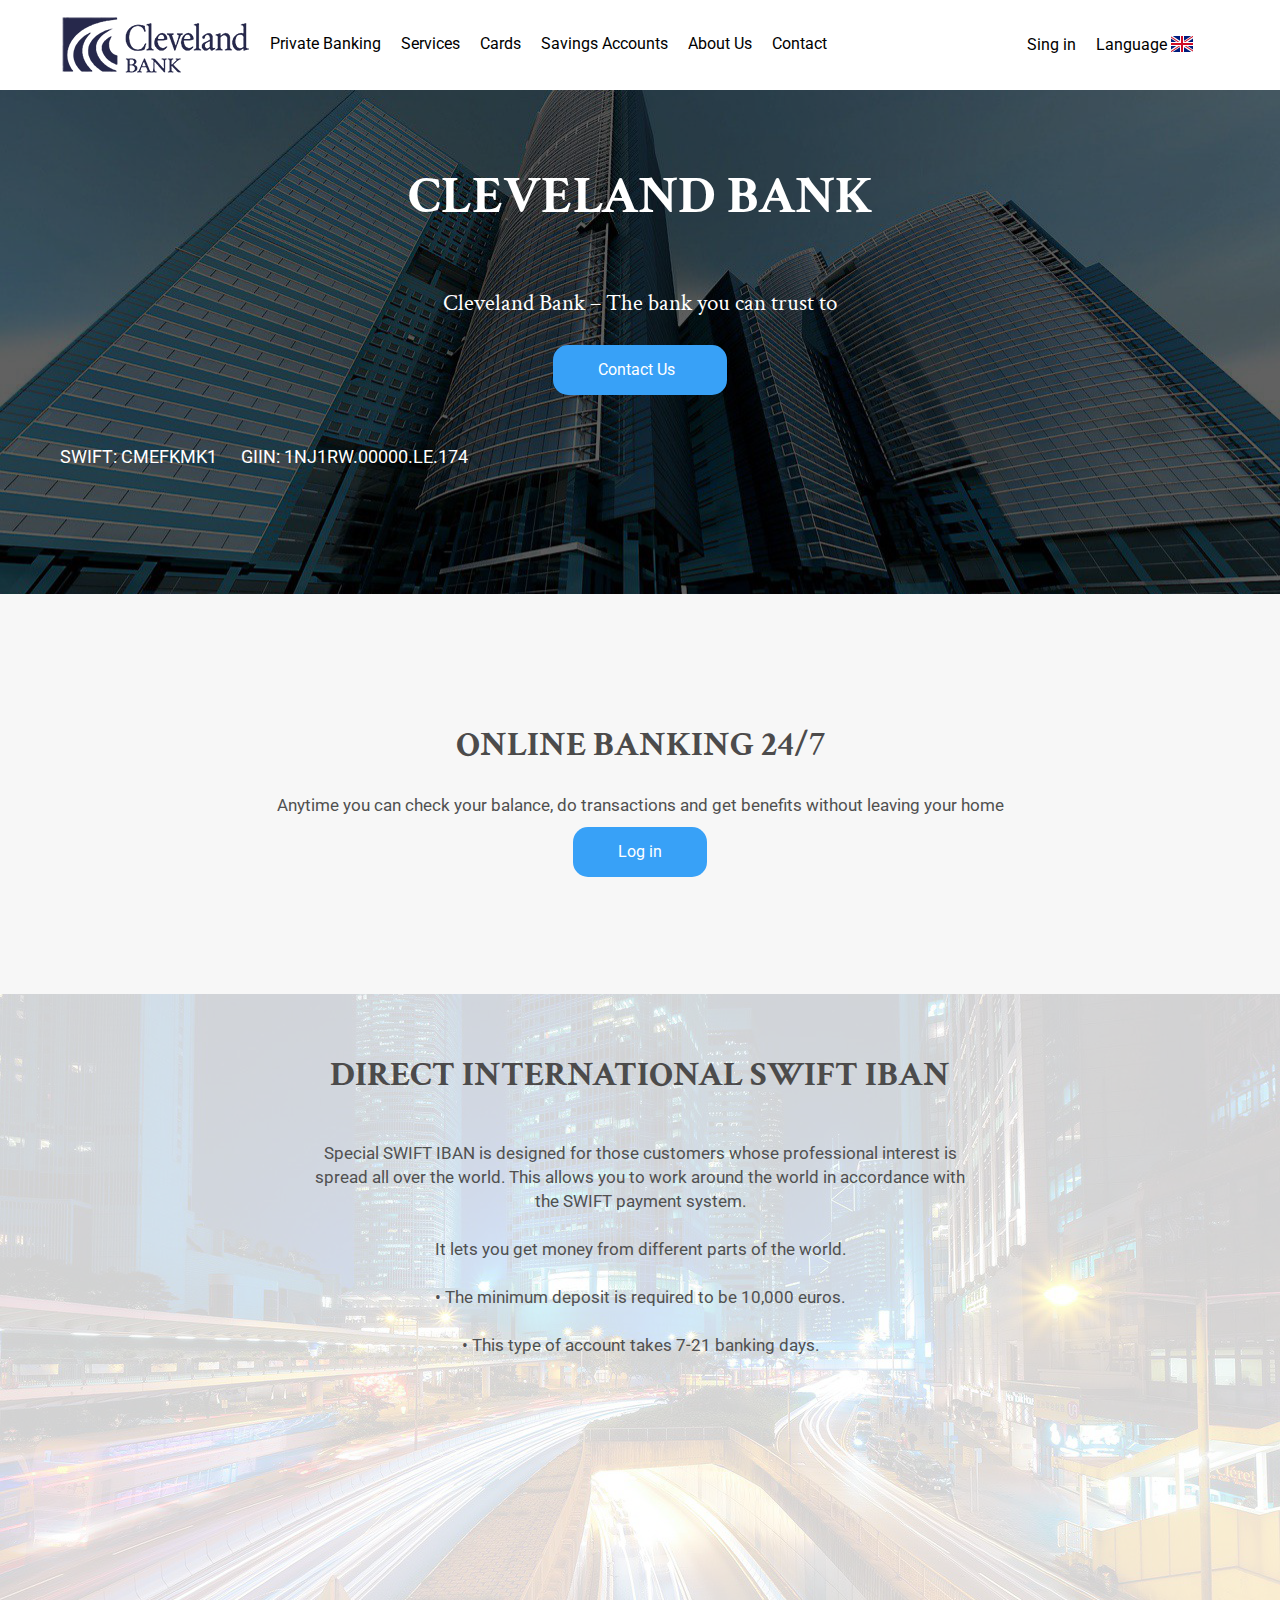
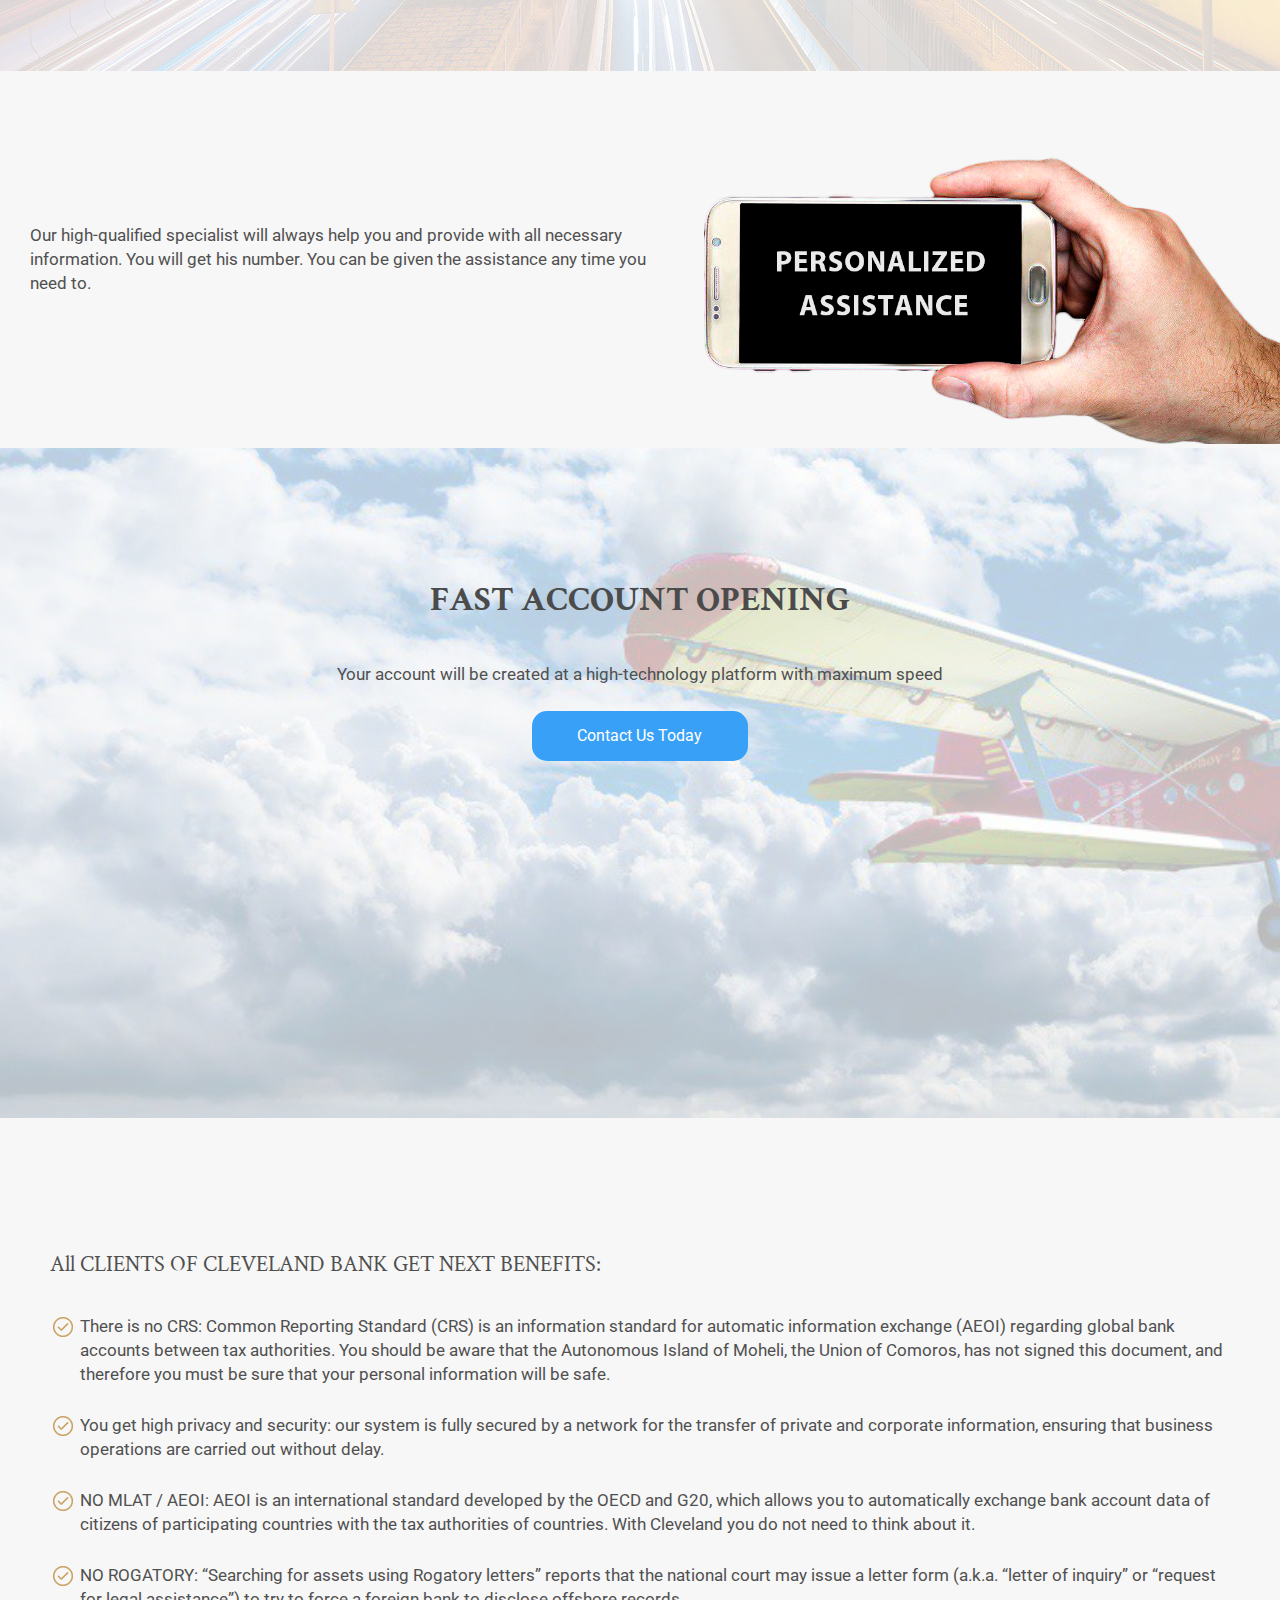
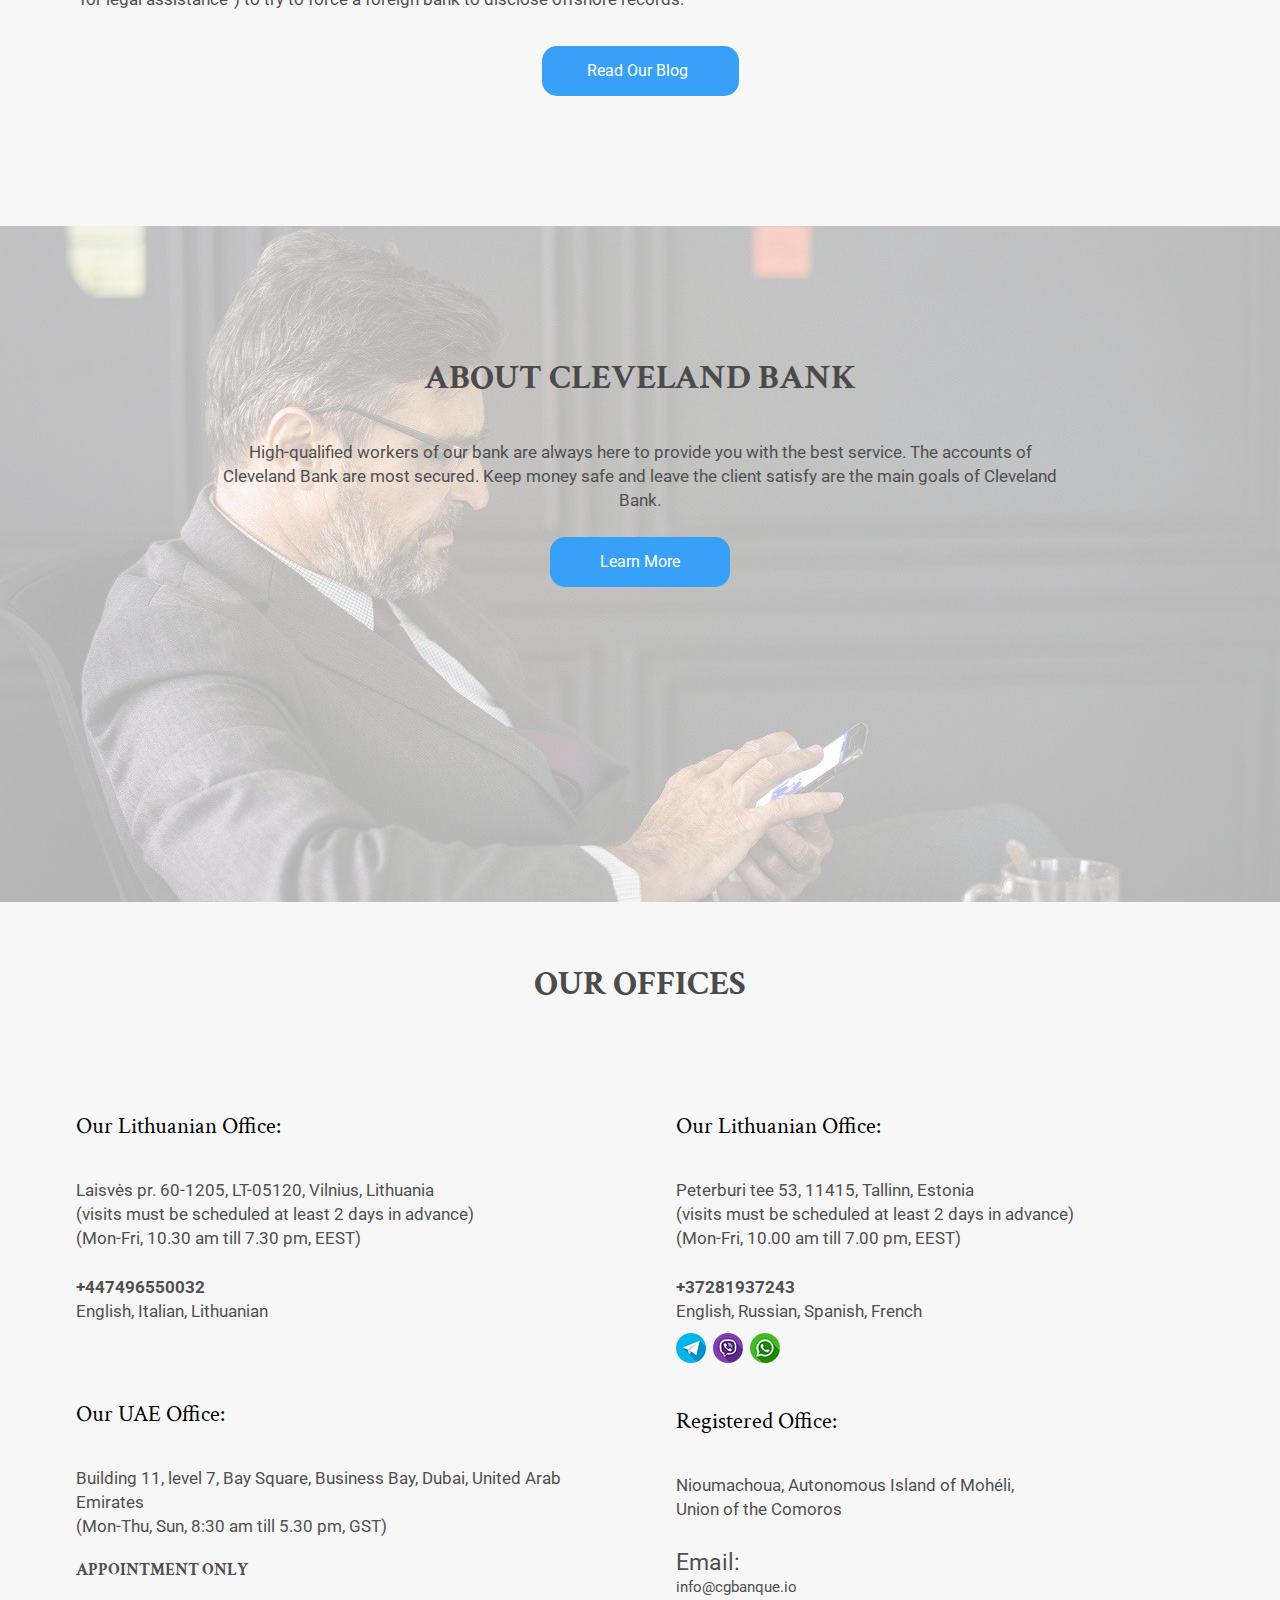
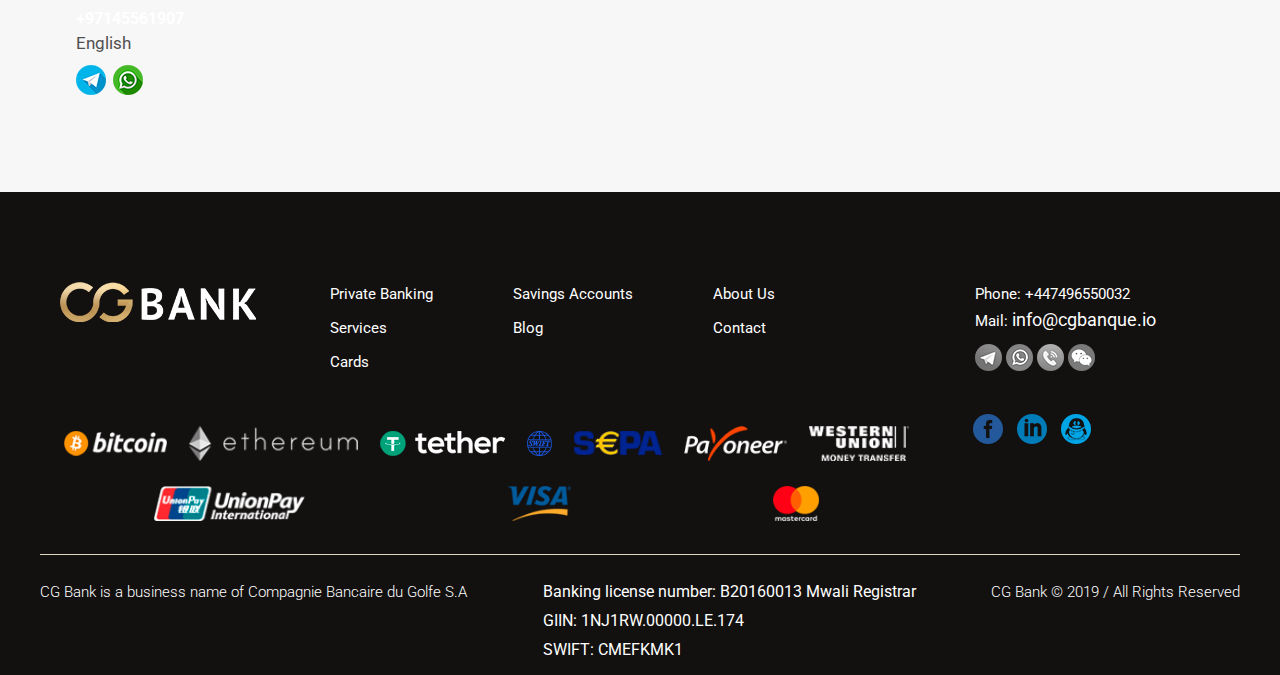
==== commit 6e0f1aa7: "EvaMaster" ====
--- a/index.html
+++ b/index.html
@@ -1,346 +1,356 @@
-<!DOCTYPE html>
-<html lang="en">
-
-<head>
-    <meta charset="UTF-8">
-    <meta name="viewport" content="width=device-width, initial-scale=1.0">
-    <meta http-equiv="X-UA-Compatible" content="ie=edge">
-    <title>CG Bank</title>
-    <link
-        href="https://fonts.googleapis.com/css?family=Open+Sans:100,300,400,600,700,800|Roboto:100,300,400,500,700,900&display=swap" rel="stylesheet">
-    <link rel="stylesheet" href="common/header.css">
-    <link rel="stylesheet" href="common/footer.css">
-    <link rel="stylesheet" href="mainPage/css/style.css">
-    <link rel="stylesheet" href="mainPage/css/media.css">
-</head>
-
-<body>
-    <button class="toTop hide"></button>
-    <div class="hide-menu hide">
-        <div class="hide-menu-close">
-            <div class="hide-menu-close__item"></div>
-        </div>
-        <div class="hide-menu-block">
-            <span class="hide-menu__header">LOGIN</span>
-            <div class="hide-menu-block-login">
-                <input class="hide-menu__input-style hide-menu__id" type="text" value="Client ID:">
-                <input class="hide-menu__input-style hide-menu__pass" type="text" value="Password:">
-            </div>
-            <div class="hide-menu-btn-block">
-                <input type="submit" class="hide-menu-btn-block__btn" value="SUBMIT">
-            </div>
-        </div>
-    </div>
-    <main class="main">
-        <header class="header">
-            <nav class="nav">
-                <div class="nav-block">
-                    <a href="index.html" class="nav__logo">
-											<img src="mainPage/img/logoWhiteHeader.png" alt="">
-										</a>
-                    <ul class="nav-wrapp">
-                        <li class="nav-wrapp__item"><a class="nav-wrapp__link" href="private.html">Private Banking</a></li>
-                        <li class="nav-wrapp__item"><a class="nav-wrapp__link" href="services.html">Services</a></li>
-                        <li class="nav-wrapp__item"><a class="nav-wrapp__link" href="cards.html">Cards</a></li>
-                        <li class="nav-wrapp__item"><a class="nav-wrapp__link" href="savingsAccounts.html">Savings Accounts</a></li>
-                        <li class="nav-wrapp__item"><a class="nav-wrapp__link" href="aboutUs.html">About Us</a></li>
-                        <li class="nav-wrapp__item"><a class="nav-wrapp__link" href="contact.html">Contact</a></li>
-                    </ul>
-                    <div class="nav-btn">
-                        <hr class="nav-btn__line">
-                        <hr class="nav-btn__line">
-                        <hr class="nav-btn__line">
-                    </div>
-                    <div class="nav-right-container">
-                        <a href="#" class="nav__login">Sing in</a>
-                        <div class="nav-language">
-                            <span class="nav-language__text">Language</span>
-                            <ul class="nav-language-wrap">
-                                <li class="nav-language-wrap__item"><img class="nav-language-wrap__item-img"
-                                        src="common/img/uk-flag.png" alt="" /></li>
-                                <li class="nav-language-wrap__item"><img class="nav-language-wrap__item-img"
-                                        src="common/img/cn-flag.png" alt="" /></li>
-                                <li class="nav-language-wrap__item"><img class="nav-language-wrap__item-img"
-                                        src="common/img/fr-flag.jpg" alt="" /></li>
-                                <li class="nav-language-wrap__item"><img class="nav-language-wrap__item-img"
-                                        src="common/img/es-flag.jpg" alt="" /></li>
-                                <li class="nav-language-wrap__item"><img class="nav-language-wrap__item-img"
-                                        src="common/img/ru-flag.png" alt="" /></li>
-                            </ul>
-                        </div>
-                    </div>
-                </div>
-            </nav>
-            <div class="header-caption">
-                <h2 class="header-caption__text">INTERNATIONAL PRIVATE</h2>
-                <h2 class="header-caption__text">AND COMMERCIAL BANKING</h2>
-            </div>
-            <div class="header-caption-last">
-                <span class="header-caption-last__text">Do business around the world from</span>
-                <span class="header-caption-last__text">the security of your Home or Office</span>
-            </div>
-            <div class="header-button">
-                <a href="#" class="header-button-link">Contact Us</a>
-            </div>
-            <div class="header-container-img">
-                <div class="header-container-img_around">
-                    <img class="header-container-img__bitcoin" src="common/img/headerBitcoin.png" alt="">
-                    <img class="header-container-img__etherium" src="common/img/headerEhereum.png" alt="">
-                    <img class="header-container-img__tether" src="common/img/headerTether.png" alt="">
-                </div>
-                <div class="header-requisites">
-                    <span class="header-requisites_swift">SWIFT: CMEFKMK1</span>
-                    <a class="header-requisites_giin" href="#">GIIN: 1NJ1RW.00000.LE.174</a>
-                </div>
-            </div>
-        </header>
-        <section class="online-bank">
-            <h1 class="section-header_style online-bank__header">ONLINE BANKING 24/7</h1>
-            <span class="section-text_style online-bank__text">Check your balance or order wire transfers online.
-                Benefit from preferential tariffs when you bank from the
-                comfort of your home or office
-            </span>
-            <a class="online-bank__btn">Log in</a>
-        </section>
-        <section class="swift-iban">
-            <h2 class="section-header_style swift-iban__header">DIRECT INTERNATIONAL SWIFT IBAN</h2>
-            <div class="swift-iban-container">
-                <span class="section-text_style swift-iban-container__text">• The dedicated SWIFT IBAN stands for those clients whose
-                    professional interest spreads worldwide.
-                    It allows to operate through the globe according to the SWIFT payemnt system.</span>
-                <span class="section-text_style swift-iban-container__text">• The international swift iban permits to receive money from
-                    any countries in the world.</span>
-                <span class="section-text_style swift-iban-container__text">• The beneficiary of the account will be your company.</span>
-                <span class="section-text_style swift-iban-container__text">• The minimum deposit requirement is EUR 10.000.</span>
-                <span class="section-text_style swift-iban-container__text">• This type of account takes 7-21 banking days.</span>
-            </div>
-        </section>
-        <section class="assistance">
-            <h2 class="section-header_style assistance__header">PERSONALIZED ASSISTANCE</h2>
-            <span class="section-text_style assistance__text">An experienced private banker is assigned to all new accounts.
-                Your banker is your key contact, you will have his/her direct mobile
-                phone to answer any concerns you may have</span>
-        </section>
-        <section class="openAccount">
-            <h2 class="section-header_style openAccount__header">FAST ACCOUNT OPENING</h2>
-            <span class="section-text_style openAccount__text">Old Fashioned face-to-face service delivered through a high tech
-                platform</span>
-            <a class="openAccount__btn">Contact Us Today</a>
-        </section>
-        <section class="benefits">
-            <h4 class="benefits__header">All CG BANK clients obtain the following benefits:</h4>
-            <ul class="benefits-wrapp">
-                <li class="section-text_style benefits-wrap-item">
-                    <span class="benefits-wrap-item__strong-text">NO TAXES:</span>
-                    <span class="benefits-wrap-item__text">
-                        Foreign source income is not taxed. Therefore, LLC’s whose sole sources of income are from
-                        outside
-                        of the Comoros Islands do not pay any taxes.
-                    </span>
-                </li>
-                <li class="section-text_style benefits-wrap-item">
-                    <span class="benefits-wrap-item__strong-text">NO CRS:</span>
-                    <span class="benefits-wrap-item__text">
-                        The Common Reporting Standard (CRS) is an information standard for the Automatic Exchange Of
-                        Information
-                        (AEOI) regarding bank accounts on a global level, between tax authorities. You should know that
-                        Autonomous
-                        Island of Mohéli, Union of the Comoros didn’t sign that document and therefore you should be
-                        confident that
-                        your private information will be in safety.
-                    </span>
-                </li>
-                <li class="section-text_style benefits-wrap-item">
-                    <span class="benefits-wrap-item__strong-text">NO ROGATORY</span>
-                    <span class="benefits-wrap-item__text">
-                        An "Asset Search With Letters Rogatory" advises that a domestic
-                        court may issue a letter rogatory (a.k.a. a "letter of request" or "legal assistance request"),
-                        to try to compel a foreign bank to disclose offshore records.
-                    </span>
-                </li>
-                <li class="section-text_style benefits-wrap-item">
-                    <span class="benefits-wrap-item__strong-text">NO MLAT / AEOI:</span>
-                    <span class="benefits-wrap-item__text">AEOI is an international standard developed by the OECD and
-                        G20 which let the
-                        participating countries’ citizens’ bank account data to be exchanged automatically to the
-                        countries’ tax authorities.
-                        With CG Bank you don’t need to think about it!
-                    </span>
-                </li>
-                <li class="section-text_style benefits-wrap-item">
-                    <span class="benefits-wrap-item__strong-text">PRIVACY & SECURITY:</span>
-                    <span class="benefits-wrap-item__text"> Our services are accessible through our state-of-the-art
-                        international
-                        network system which is a fully secured network for transmitting private and corporate
-                        information while ensuring
-                        that business transactions are performed without delay.
-                    </span>
-                </li>
-            </ul>
-            <a href="#" class="benefits__btn">Read Our Blog</a>
-        </section>
-        <section class="aboutUs">
-            <h2 class="section-header_style aboutUs__header">ABOUT CG BANK</h2>
-            <span class="section-text_style aboutUs__text">CG Bank's goal is to provide a first class client experience, specifically for
-                SME corporate clients. We aspire to grow organically
-                by expanding our international private banking services to regions where small and medium size corporate
-                clients are not well represented
-            </span>
-            <a href="#" class="aboutUs__btn">Learn More</a>
-        </section>
-        <section class="offices">
-            <h2 class="section-header_style offices__header">OUR OFFICES</h2>
-            <div class="offices-container">
-                <div class="offices-container-left">
-                    <div class="offices-container-left-1st-block">
-                        <h4 class="offices-container__header">Our Lithuanian Office:</h4>
-                        <span class="section-text_style">Laisvės pr. 60-1205, LT-05120, Vilnius, Lithuania</span>
-                        <span class="section-text_style">(visits must be scheduled at least 2 days in
-                            advance)</span>
-                        <span class="section-text_style">(Mon-Fri, 10.30 am till 7.30 pm, EEST)</span>
-                        <a href="tel:+447496550032" class="section-text_style offices-container__phone">+447496550032</a>
-                        <span class="section-text_style">English, Italian, Lithuanian</span>
-                    </div>
-                    <div class="offices-container-left-2st-block">
-                        <h4 class="offices-container__header">Our UAE Office:</h4>
-                        <span class="section-text_style">Building 11, level 7, Bay Square, Business Bay, Dubai,
-                            United Arab Emirates </span>
-                        <span class="section-text_style">(Mon-Thu, Sun, 8:30 am till 5.30 pm, GST)</span>
-                        <span class="section-text_style offices-container__text_main">APPOINTMENT ONLY </span>
-                        <a href="tel:+97145561907" class="offices-container__phone">+97145561907</a>
-                        <span class="section-text_style">English</span>
-                        <div class="offices-container-img">
-                            <a href="#" class="offices-container_margin-right"><img
-                                    src="mainPage/img/i-telegram.png" alt="telegram"></a>
-                            <a href="#"><img src="mainPage/img/i-whatsapp.png"
-                                    alt="whatsapp"></a>
-                        </div>
-                    </div>
-                </div>
-                <div class="offices-container-right">
-                    <div class="offices-container-right-1st-block">
-                        <h4 class="offices-container__header">Our Lithuanian Office:</h4>
-                        <span class="section-text_style">Peterburi tee 53, 11415, Tallinn, Estonia</span>
-                        <span class="section-text_style">(visits must be scheduled at least 2 days in
-                            advance)</span>
-                        <span class="section-text_style">(Mon-Fri, 10.00 am till 7.00 pm, EEST)</span>
-                        <a href="tel:+37281937243" class="section-text_style offices-container__phone">+37281937243</a>
-                        <span class="section-text_style">English, Russian, Spanish, French </span>
-                        <div class="offices-container-img">
-                            <a href="#" class="offices-container__telegram offices-container_margin-right"><img
-                                    src="/mainPage/img/i-telegram.png" alt="telegram"></a>
-                            <a href="#" class="offices-container__viber offices-container_margin-right"><img
-                                    src="/mainPage/img/i-viber.png" alt="viber"></a>
-                            <a href="#" class="offices-container__whatsapp"><img src="mainPage/img/i-whatsapp.png"
-                                    alt="whatsapp"></a>
-                        </div>
-                    </div>
-                    <div class="offices-container-right-2st-block">
-                        <h4 class="offices-container__header">Registered Office:</h4>
-                        <span class="section-text_style">Nioumachoua, Autonomous Island of Mohéli,</span>
-                        <span class="section-text_style">Union of the Comoros</span>
-                    </div>
-                    <div class="offices-container-right-3st-block">
-                        <h4 class="offices-container__mail_font">Email:</h4>
-                        <a href="mailto:info@cgbanque.io" class="offices-container__mail">info@cgbanque.io</a>
-                    </div>
-                </div>
-            </div>
-        </section>
-        <section class="bottom-outer">
-            <div class="bottom-outer-top-block">
-                <aside class="bottom-outer-logo">
-                    <a href="index.html"><img src="mainPage/img/logoWhiteHeader.png" alt=""></a>
-                </aside>
-                <aside class="bottom-outer-nav">
-                    <ul class="bottom-outer-nav-wrap">
-                        <li class="bottom-outer-nav-wrap__item"><a href="#">Private Banking</a></li>
-                        <li class="bottom-outer-nav-wrap__item"><a href="#">Services</a></li>
-                        <li class="bottom-outer-nav-wrap__item"><a href="#">Cards</a></li>
-                    </ul>
-                </aside>
-                <aside class="bottom-outer-nav">
-                    <ul class="bottom-outer-nav-wrap">
-                        <li class="bottom-outer-nav-wrap__item"><a href="#">Savings Accounts</a></li>
-                        <li class="bottom-outer-nav-wrap__item"><a href="#">Blog</a></li>
-                    </ul>
-                </aside>
-                <aside class="bottom-outer-nav">
-                    <ul class="bottom-outer-nav-wrap bottom-outer-nav-wrap_margin-right">
-                        <li class="bottom-outer-nav-wrap__item"><a href="#">About Us</a></li>
-                        <li class="bottom-outer-nav-wrap__item"><a href="#">Contact</a></li>
-                    </ul>
-                </aside>
-                <aside class="bottom-outer-nav">
-                    <div class="bottom-outer-nav-block">
-                        <span class="bottom-outer-nav-block__text">Phone:</span>
-                        <a href="tel:+447496550032" class="bottom-outer-nav-block__text">+447496550032</a>
-                    </div>
-                    <div class="bottom-outer-nav-block bottom-outer-nav-block_margin-bottom">
-                        <span class="bottom-outer-nav-block__text">Mail:</span>
-                        <a href="mailto:info@cgbanque.io" class="bottom-outer-nav-block__text_font">info@cgbanque.io</a>
-                    </div>
-                    <div class="bottom-outer-nav-block">
-                        <a href="#" class="bottom-outer-nav-block__link"><img src="common/img/i-telegram (1).png"
-                                alt="telegram"></a>
-                        <a href="#" class="bottom-outer-nav-block__link"><img src="common/img/i-whatsapp (1).png"
-                                alt="whatsapp"></a>
-                        <a href="#" class="bottom-outer-nav-block__link"><img src="common/img/i-viber (1).png"
-                                alt="viber"></a>
-                        <a href="#" class="bottom-outer-nav-block__link"><img src="common/img/i-wechat.png"
-                                alt="msng"></a>
-                    </div>
-                </aside>
-            </div>
-            <div class="bottom-outer-bottom-block">
-                <aside class="bottom-outer-pay">
-                    <div class="bottom-outer-pay-img">
-                        <img src="common/img/headerBitcoin.png" alt="" class="bottom-outer-pay-img__item">
-                        <img src="common/img/headerEhereum.png" alt=""
-                            class="bottom-outer-pay-img__item bottom-outer-pay-img__item_height">
-                        <img src="common/img/headerTether.png" alt="" class="bottom-outer-pay-img__item">
-                        <img src="common/img/swift.png" alt="" class="bottom-outer-pay-img__item">
-                        <img src="common/img/sepa.png" alt="" class="bottom-outer-pay-img__item">
-                        <img src="common/img/payoneer.png" alt=""
-                            class="bottom-outer-pay-img__item bottom-outer-pay-img__item_height">
-                        <img src="common/img/western-union.png" alt=""
-                            class="bottom-outer-pay-img__item bottom-outer-pay-img__item_height">
-                        <img src="common/img/unionpay.png" alt=""
-                            class="bottom-outer-pay-img__item bottom-outer-pay-img__item_height">
-                        <img src="common/img/visa.png" alt=""
-                            class="bottom-outer-pay-img__item bottom-outer-pay-img__item_height">
-                        <img src="common/img/mastercard.png" alt=""
-                            class="bottom-outer-pay-img__item bottom-outer-pay-img__item_height">
-                    </div>
-                    <div class="bottom-outer-pay-soc">
-                        <a href="#" class="bottom-outer-pay-soc__item">
-                            <img src="common/img/facebook.png" alt="">
-                        </a>
-                        <a href="#" class="bottom-outer-pay-soc__item">
-                            <img src="common/img/linkedin.png" alt="">
-                        </a>
-                        <a href="#" class="bottom-outer-pay-soc__item">
-                            <img src="common/img/qq.png" alt="">
-                        </a>
-                    </div>
-                </aside>
-            </div>
-        </section>
-        <footer class="footer">
-            <div class="footer-wrap">
-                <span class="footer-wrap__text">CG Bank is a business name of Compagnie Bancaire du Golfe S.A</span>
-                <div class="footer-wrap-block">
-                    <a href="#" class="footer-wrap__link">Banking license number: B20160013 Mwali Registrar</a>
-                    <a href="#" class="footer-wrap__link">GIIN: 1NJ1RW.00000.LE.174</a>
-                    <a href="#" class="footer-wrap__link">SWIFT: CMEFKMK1</a>
-                </div>
-                <span class="footer-wrap__text">CG Bank © 2019 / All Rights Reserved</span>
-            </div>
-        </footer>
-    </main>
-    <script src="libs/jquery-3.4.1.min.js"></script>
-    <script src="common/common.js"></script>
-    <script src="mainPage/js/script.js"></script>
-</body>
-
+<!DOCTYPE html>
+<html lang="en">
+
+<head>
+    <meta charset="UTF-8">
+    <meta name="viewport" content="width=device-width, initial-scale=1.0">
+    <meta http-equiv="X-UA-Compatible" content="ie=edge">
+    <title>CG Bank</title>
+    <link
+        href="https://fonts.googleapis.com/css?family=Open+Sans:100,300,400,600,700,800|Roboto:100,300,400,500,700,900&display=swap"
+        rel="stylesheet">
+    <link href="https://fonts.googleapis.com/css?family=Crimson+Text:400,400i,600,600i,700,700i&display=swap"
+        rel="stylesheet">
+    <link rel="stylesheet" href="common/header.css">
+    <link rel="stylesheet" href="common/footer.css">
+    <link rel="stylesheet" href="mainPage/css/style.css">
+    <link rel="stylesheet" href="mainPage/css/media.css">
+</head>
+
+<body>
+    <button class="toTop hide"></button>
+    <div class="hide-menu hide">
+        <div class="hide-menu-close">
+            <div class="hide-menu-close__item"></div>
+        </div>
+        <div class="hide-menu-block">
+            <span class="hide-menu__header">LOGIN</span>
+            <div class="hide-menu-block-login">
+                <input class="hide-menu__input-style hide-menu__id" type="text" placeholder="Client ID:">
+                <input class="hide-menu__input-style hide-menu__pass" type="text" placeholder="Password:">
+            </div>
+            <div class="hide-menu-btn-block">
+                <input type="submit" class="hide-menu-btn-block__btn Registration__btn" value="Registration">
+                <input type="submit" class="hide-menu-btn-block__btn" value="SUBMIT">
+            </div>
+        </div>
+    </div>
+    <div class="registration">
+        <div class="hide-menu-close">
+            <div class="hide-menu-close__item"></div>
+        </div>
+        <div class="registration-block">
+            <h2 class="registration-block__header online-bank__header">Registration</h2>
+            <div class="registration-block-input">
+                <input type="text" class="registration-block__name registration-block_input-style"
+                    placeholder="Enter Your name">
+                <input type="text" class="registration-block__password registration-block_input-style"
+                    placeholder="Enter Your password">
+                <input type="text" class="registration-block__confirm-password registration-block_input-style"
+                    placeholder="Confirm your password">
+            </div>
+            <div class="registration-block-submit">
+                <input class="registration-block__submit" type="submit" value="Submit">
+            </div>
+        </div>
+    </div>
+    <main class="main">
+        <header class="header">
+            <nav class="nav">
+                <div class="nav-block">
+                    <a href="index.html" class="nav__logo"></a>
+                    <ul class="nav-wrapp">
+                        <li class="nav-wrapp__item"><a class="nav-wrapp__link" href="private.html">Private Banking</a>
+                        </li>
+                        <li class="nav-wrapp__item"><a class="nav-wrapp__link" href="services.html">Services</a></li>
+                        <li class="nav-wrapp__item"><a class="nav-wrapp__link" href="cards.html">Cards</a></li>
+                        <li class="nav-wrapp__item"><a class="nav-wrapp__link" href="savingsAccounts.html">Savings
+                                Accounts</a></li>
+                        <li class="nav-wrapp__item"><a class="nav-wrapp__link" href="aboutUs.html">About Us</a></li>
+                        <li class="nav-wrapp__item"><a class="nav-wrapp__link" href="contact.html">Contact</a></li>
+                    </ul>
+                    <div class="nav-btn">
+                        <hr class="nav-btn__line">
+                        <hr class="nav-btn__line">
+                        <hr class="nav-btn__line">
+                    </div>
+                    <div class="nav-right-container">
+                        <a href="#" class="nav__login">Sing in</a>
+                        <div class="nav-language">
+                            <span class="nav-language__text">Language</span>
+                            <ul class="nav-language-wrap">
+                                <li class="nav-language-wrap__item"><img class="nav-language-wrap__item-img"
+                                        src="common/img/uk-flag.png" alt="" /></li>
+                                <li class="nav-language-wrap__item"><img class="nav-language-wrap__item-img"
+                                        src="common/img/cn-flag.png" alt="" /></li>
+                                <li class="nav-language-wrap__item"><img class="nav-language-wrap__item-img"
+                                        src="common/img/fr-flag.jpg" alt="" /></li>
+                                <li class="nav-language-wrap__item"><img class="nav-language-wrap__item-img"
+                                        src="common/img/es-flag.jpg" alt="" /></li>
+                                <li class="nav-language-wrap__item"><img class="nav-language-wrap__item-img"
+                                        src="common/img/ru-flag.png" alt="" /></li>
+                            </ul>
+                        </div>
+                    </div>
+                </div>
+            </nav>
+            <div class="header-caption">
+                <h2 class="header-caption__text">CLEVELAND BANK</h2>
+            </div>
+            <div class="header-caption-last">
+                <span class="header-caption-last__text">Cleveland Bank – The
+                    bank you can trust to</span>
+            </div>
+            <div class="header-button">
+                <a href="#" class="header-button-link">Contact Us</a>
+            </div>
+            <div class="header-container-img">
+                <div class="header-requisites">
+                    <span class="header-requisites_swift">SWIFT: CMEFKMK1</span>
+                    <a class="header-requisites_giin" href="#">GIIN: 1NJ1RW.00000.LE.174</a>
+                </div>
+            </div>
+        </header>
+        <section class="online-bank">
+            <h1 class="section-header_style online-bank__header">ONLINE
+                BANKING 24/7</h1>
+            <span class="section-text_style online-bank__text">Anytime you can check your balance, do transactions and
+                get benefits without leaving your home
+
+            </span>
+            <a class="online-bank__btn">Log in</a>
+        </section>
+        <section class="swift-iban">
+            <h2 class="section-header_style swift-iban__header">DIRECT
+                INTERNATIONAL SWIFT IBAN</h2>
+            <div class="swift-iban-container">
+                <span class="section-text_style swift-iban-container__text">Special SWIFT IBAN is designed for those
+                    customers whose professional interest is spread all over the world. This allows you to work around
+                    the world in accordance with the SWIFT payment system.</span>
+                <span class="section-text_style swift-iban-container__text">It lets you get money from different parts
+                    of the world.</span>
+                <span class="section-text_style swift-iban-container__text">• The minimum deposit is required to be
+                    10,000 euros.
+                </span>
+                <span class="section-text_style swift-iban-container__text">• This type of account takes 7-21 banking
+                    days.
+                </span>
+            </div>
+        </section>
+        <section class="assistance">
+            <span class="section-text_style assistance__text">Our high-qualified specialist will always help you and
+                provide with all necessary information. You will get his number. You can be given the assistance any
+                time you need to.</span>
+            <div class="assistance__img visElem"></div>
+        </section>
+        <section class="openAccount">
+            <h2 class="section-header_style openAccount__header">FAST ACCOUNT
+                OPENING</h2>
+            <span class="section-text_style openAccount__text">Your account will be created at a high-technology
+                platform with maximum speed
+            </span>
+            <a class="openAccount__btn">Contact Us Today</a>
+        </section>
+        <section class="benefits">
+            <h4 class="benefits__header">All CLIENTS OF CLEVELAND BANK GET
+                NEXT BENEFITS:</h4>
+            <ul class="benefits-wrapp">
+                <li class="section-text_style benefits-wrap-item">
+                    <span class="benefits-wrap-item__text">
+                        There is no CRS: Common Reporting Standard (CRS) is an information standard for automatic
+                        information exchange (AEOI) regarding global bank accounts between tax authorities. You should
+                        be aware that the Autonomous Island of Moheli, the Union of Comoros, has not signed this
+                        document, and therefore you must be sure that your personal information will be safe.</span>
+                </li>
+                <li class="section-text_style benefits-wrap-item">
+                    <span class="benefits-wrap-item__text">
+                        You get high privacy and security: our system is fully secured by a network for the transfer of
+                        private and corporate information, ensuring that business operations are carried out without
+                        delay.
+                    </span>
+                </li>
+                <li class="section-text_style benefits-wrap-item">
+                    <span class="benefits-wrap-item__text">
+                        NO MLAT / AEOI: AEOI is an international standard developed by the OECD and G20, which allows
+                        you to automatically exchange bank account data of citizens of participating countries with the
+                        tax authorities of countries. With Cleveland you do not need to think about it.
+                    </span>
+                </li>
+                <li class="section-text_style benefits-wrap-item">
+                    <span class="benefits-wrap-item__text">NO ROGATORY: “Searching for assets using Rogatory letters”
+                        reports that the national court may issue a letter form (a.k.a. “letter of inquiry” or “request
+                        for legal assistance”) to try to force a foreign bank to disclose offshore records.
+                    </span>
+                </li>
+            </ul>
+            <a href="#" class="benefits__btn">Read Our Blog</a>
+        </section>
+        <section class="aboutUs">
+            <h2 class="section-header_style aboutUs__header">ABOUT CLEVELAND
+                BANK
+            </h2>
+            <span class="section-text_style aboutUs__text">High-qualified workers of our bank are always here to provide
+                you with the best service. The accounts of Cleveland Bank are most secured. Keep money safe and leave
+                the client satisfy are the main goals of Cleveland Bank.
+            </span>
+            <a href="#" class="aboutUs__btn">Learn More</a>
+        </section>
+        <section class="offices">
+            <h2 class="section-header_style offices__header">OUR OFFICES</h2>
+            <div class="offices-container">
+                <div class="offices-container-left">
+                    <div class="offices-container-left-1st-block">
+                        <h4 class="offices-container__header">Our Lithuanian
+                            Office:</h4>
+                        <span class="section-text_style">Laisvės pr. 60-1205, LT-05120, Vilnius, Lithuania</span>
+                        <span class="section-text_style">(visits must be scheduled at least 2 days in
+                            advance)</span>
+                        <span class="section-text_style">(Mon-Fri, 10.30 am till 7.30 pm, EEST)</span>
+                        <a href="tel:+447496550032"
+                            class="section-text_style offices-container__phone">+447496550032</a>
+                        <span class="section-text_style">English, Italian, Lithuanian</span>
+                    </div>
+                    <div class="offices-container-left-2st-block">
+                        <h4 class="offices-container__header">Our UAE Office:
+                        </h4>
+                        <span class="section-text_style">Building 11, level 7, Bay Square, Business Bay, Dubai,
+                            United Arab Emirates </span>
+                        <span class="section-text_style">(Mon-Thu, Sun, 8:30 am till 5.30 pm, GST)</span>
+                        <span class="section-text_style offices-container__text_main">APPOINTMENT ONLY </span>
+                        <a href="tel:+97145561907" class="offices-container__phone">+97145561907</a>
+                        <span class="section-text_style">English</span>
+                        <div class="offices-container-img">
+                            <a href="#" class="offices-container_margin-right"><img src="mainPage/img/i-telegram.png"
+                                    alt="telegram"></a>
+                            <a href="#"><img src="mainPage/img/i-whatsapp.png" alt="whatsapp"></a>
+                        </div>
+                    </div>
+                </div>
+                <div class="offices-container-right">
+                    <div class="offices-container-right-1st-block">
+                        <h4 class="offices-container__header">Our Lithuanian
+                            Office:</h4>
+                        <span class="section-text_style">Peterburi tee 53, 11415, Tallinn, Estonia</span>
+                        <span class="section-text_style">(visits must be scheduled at least 2 days in
+                            advance)</span>
+                        <span class="section-text_style">(Mon-Fri, 10.00 am till 7.00 pm, EEST)</span>
+                        <a href="tel:+37281937243" class="section-text_style offices-container__phone">+37281937243</a>
+                        <span class="section-text_style">English, Russian, Spanish, French </span>
+                        <div class="offices-container-img">
+                            <a href="#" class="offices-container__telegram offices-container_margin-right"><img
+                                    src="/mainPage/img/i-telegram.png" alt="telegram"></a>
+                            <a href="#" class="offices-container__viber offices-container_margin-right"><img
+                                    src="/mainPage/img/i-viber.png" alt="viber"></a>
+                            <a href="#" class="offices-container__whatsapp"><img src="mainPage/img/i-whatsapp.png"
+                                    alt="whatsapp"></a>
+                        </div>
+                    </div>
+                    <div class="offices-container-right-2st-block">
+                        <h4 class="offices-container__header">Registered Office:</h4>
+                        <span class="section-text_style">Nioumachoua, Autonomous Island of Mohéli,</span>
+                        <span class="section-text_style">Union of the Comoros</span>
+                    </div>
+                    <div class="offices-container-right-3st-block">
+                        <h4 class="offices-container__mail_font">Email:</h4>
+                        <a href="mailto:info@cgbanque.io" class="offices-container__mail">info@cgbanque.io</a>
+                    </div>
+                </div>
+            </div>
+        </section>
+        <section class="bottom-outer">
+            <div class="bottom-outer-top-block">
+                <aside class="bottom-outer-logo">
+                    <a href="index.html"><img src="mainPage/img/logoWhiteHeader.png" alt=""></a>
+                </aside>
+                <aside class="bottom-outer-nav">
+                    <ul class="bottom-outer-nav-wrap">
+                        <li class="bottom-outer-nav-wrap__item"><a href="#">Private Banking</a></li>
+                        <li class="bottom-outer-nav-wrap__item"><a href="#">Services</a></li>
+                        <li class="bottom-outer-nav-wrap__item"><a href="#">Cards</a></li>
+                    </ul>
+                </aside>
+                <aside class="bottom-outer-nav">
+                    <ul class="bottom-outer-nav-wrap">
+                        <li class="bottom-outer-nav-wrap__item"><a href="#">Savings Accounts</a></li>
+                        <li class="bottom-outer-nav-wrap__item"><a href="#">Blog</a></li>
+                    </ul>
+                </aside>
+                <aside class="bottom-outer-nav">
+                    <ul class="bottom-outer-nav-wrap bottom-outer-nav-wrap_margin-right">
+                        <li class="bottom-outer-nav-wrap__item"><a href="#">About Us</a></li>
+                        <li class="bottom-outer-nav-wrap__item"><a href="#">Contact</a></li>
+                    </ul>
+                </aside>
+                <aside class="bottom-outer-nav">
+                    <div class="bottom-outer-nav-block">
+                        <span class="bottom-outer-nav-block__text">Phone:</span>
+                        <a href="tel:+447496550032" class="bottom-outer-nav-block__text">+447496550032</a>
+                    </div>
+                    <div class="bottom-outer-nav-block bottom-outer-nav-block_margin-bottom">
+                        <span class="bottom-outer-nav-block__text">Mail:</span>
+                        <a href="mailto:info@cgbanque.io" class="bottom-outer-nav-block__text_font">info@cgbanque.io</a>
+                    </div>
+                    <div class="bottom-outer-nav-block">
+                        <a href="#" class="bottom-outer-nav-block__link"><img src="common/img/i-telegram (1).png"
+                                alt="telegram"></a>
+                        <a href="#" class="bottom-outer-nav-block__link"><img src="common/img/i-whatsapp (1).png"
+                                alt="whatsapp"></a>
+                        <a href="#" class="bottom-outer-nav-block__link"><img src="common/img/i-viber (1).png"
+                                alt="viber"></a>
+                        <a href="#" class="bottom-outer-nav-block__link"><img src="common/img/i-wechat.png"
+                                alt="msng"></a>
+                    </div>
+                </aside>
+            </div>
+            <div class="bottom-outer-bottom-block">
+                <aside class="bottom-outer-pay">
+                    <div class="bottom-outer-pay-img">
+                        <img src="common/img/headerBitcoin.png" alt="" class="bottom-outer-pay-img__item">
+                        <img src="common/img/headerEhereum.png" alt=""
+                            class="bottom-outer-pay-img__item bottom-outer-pay-img__item_height">
+                        <img src="common/img/headerTether.png" alt="" class="bottom-outer-pay-img__item">
+                        <img src="common/img/swift.png" alt="" class="bottom-outer-pay-img__item">
+                        <img src="common/img/sepa.png" alt="" class="bottom-outer-pay-img__item">
+                        <img src="common/img/payoneer.png" alt=""
+                            class="bottom-outer-pay-img__item bottom-outer-pay-img__item_height">
+                        <img src="common/img/western-union.png" alt=""
+                            class="bottom-outer-pay-img__item bottom-outer-pay-img__item_height">
+                        <img src="common/img/unionpay.png" alt=""
+                            class="bottom-outer-pay-img__item bottom-outer-pay-img__item_height">
+                        <img src="common/img/visa.png" alt=""
+                            class="bottom-outer-pay-img__item bottom-outer-pay-img__item_height">
+                        <img src="common/img/mastercard.png" alt=""
+                            class="bottom-outer-pay-img__item bottom-outer-pay-img__item_height">
+                    </div>
+                    <div class="bottom-outer-pay-soc">
+                        <a href="#" class="bottom-outer-pay-soc__item">
+                            <img src="common/img/facebook.png" alt="">
+                        </a>
+                        <a href="#" class="bottom-outer-pay-soc__item">
+                            <img src="common/img/linkedin.png" alt="">
+                        </a>
+                        <a href="#" class="bottom-outer-pay-soc__item">
+                            <img src="common/img/qq.png" alt="">
+                        </a>
+                    </div>
+                </aside>
+            </div>
+        </section>
+        <footer class="footer">
+            <div class="footer-wrap">
+                <span class="footer-wrap__text">CG Bank is a business name of Compagnie Bancaire du Golfe S.A</span>
+                <div class="footer-wrap-block">
+                    <a href="#" class="footer-wrap__link">Banking license number: B20160013 Mwali Registrar</a>
+                    <a href="#" class="footer-wrap__link">GIIN: 1NJ1RW.00000.LE.174</a>
+                    <a href="#" class="footer-wrap__link">SWIFT: CMEFKMK1</a>
+                </div>
+                <span class="footer-wrap__text">CG Bank © 2019 / All Rights Reserved</span>
+            </div>
+        </footer>
+    </main>
+    <script src="libs/jquery-3.4.1.min.js"></script>
+    <script src="common/common.js"></script>
+    <script src="mainPage/js/script.js"></script>
+</body>
+
 </html>--- a/common/header.css
+++ b/common/header.css
@@ -9,6 +9,7 @@
 .section-header_style{
     color:#4c4b4b;
     font-size: 35px;
+    font-family: 'Crimson Text', serif
 }
 .section-text_style{
     font-size: 17px;
@@ -93,14 +94,19 @@
     display: -webkit-box;
     display: -ms-flexbox;
     display: flex;
+    background-color: #fff;
     -webkit-transition: background-color .5s;
     transition: background-color .5s;
     position: fixed;
-    z-index: 4;
+    z-index: 1;
     top: 0;
     -webkit-box-pack: center;
         -ms-flex-pack: center;
             justify-content: center;
+            color:#000;
+}
+.nav>a{
+    color:#000
 }
 .nav-block{
     display: -webkit-box;
@@ -112,14 +118,12 @@
     align-items: center;
     width: 1160px;
 }
-.nav_scroll{
-     background-color: rgba(29, 28, 28, 0.4);
-}
 .nav__logo {
     width: 190px;
-    height: 37px;
-    /* background-image: url(../common/img/logoWhiteHeader.png); */
-    background-size: 190px 37px;
+    height: 61px;
+    background-image: url(../common/img/logoWhiteHeader.png);
+    background-size: cover;
+    background-size: 190px 61px;
     background-repeat: no-repeat;
 }
 .nav-wrapp {
@@ -149,6 +153,9 @@
 .nav-wrapp__item:hover{
     border-bottom:2px solid #BCA066;
 }
+.nav-wrapp__link{
+    color:#000
+}
 .nav-right-container{
     display: -webkit-box;
     display: -ms-flexbox;
@@ -164,6 +171,7 @@
     margin-right: 20px;
     -webkit-transition: color .5s;
     transition: color .5s;
+    color:#000
 }
 .nav__login:hover{
     color:#bfa268;
@@ -221,12 +229,14 @@
     line-height: 70%;
     letter-spacing: .21px;
     text-align: center;
+    font-family: 'Crimson Text', serif;
 }
 .header-caption-last {
     margin-top: 30px;
     font-size: 23px;
     line-height: 43px;
     font-weight: 400;
+    font-family: 'Crimson Text', serif;
     display: -webkit-box;
     display: -ms-flexbox;
     display: flex;
@@ -239,8 +249,8 @@
     margin-top: 20px;
     width: 84px;
     padding: 13px 45px;
-    background-color:#bfa268;
-    background-image: -webkit-linear-gradient(top, #EEDCB1, #BCA066);
+    background-color:#38a1f7;
+    /* background-image: -webkit-linear-gradient(top, #EEDCB1, #BCA066); */
     border-radius: 15px;
     -webkit-transition: background-color 0.5s linear 0;
     transition: background-color 0.5s linear 0;
@@ -283,4 +293,178 @@
 }
 .nav-wrap__item_active{
     border-bottom:2px solid #BCA066;
+}
+.hide-menu{
+	position: fixed;
+	justify-content: center;
+	top:0;
+	left: 0;
+	width: 100%;
+	height: 100%;
+	z-index: 2;
+	background-color: rgba(106, 106, 106, .95);
+	overflow-y: none;
+}
+.hide-menu-close{
+	width: 24px;
+	height: 24px;
+	display: block;
+	position: absolute;
+	right: 30px;
+	border-radius: 3px;
+	margin-top: 50px;
+	transition: backround-color, .5s;
+	cursor: pointer;
+}
+.hide-menu-close:hover{
+	opacity: .3;
+}
+.hide-menu-close__item::after{
+	content: "";
+	display: block;
+	width: 24px;
+	height: 4px;
+	border-radius: 3px;
+	content: "";
+	background-color:#fff;
+	transform: rotate(80deg);
+}
+.hide-menu-close__item{
+	width: 24px;
+	height: 4px;
+	display: block;
+	border-radius: 3px;
+	background-color:#fff;
+	transform: rotate(50deg);
+	transition: backround-color, .5s;
+}
+.hide-menu-block{
+	display: flex;
+	flex-direction: column;
+	margin: 0 auto;
+	margin-top:150px;
+	width: 400px;
+	height: 265px;
+	background-color: #f3f3f3;
+}
+.hide-menu__header{
+	width: auto;
+	height: 32px;
+	padding-top: 15px;
+	background-color: rgb(229, 229, 229);
+	background-image: linear-gradient(to top, rgba(131, 131, 131, 0.03) 0%, rgba(255, 255, 255, 0.03) 100%);
+	text-align: center;
+	font-family: 'Roboto', Arial, Helvetica, 'Nimbus Sans L', sans-serif;
+	font-size: 18px;
+	font-weight: 400;
+	color: #4d4d4d;
+	box-shadow: 0.5px 0.9px 0 rgba(0, 0, 0, 0.17), inset 0.5px 0.9px 0 white;
+}
+.hide-menu-block-login{
+	display: flex;
+	flex-direction: column;
+	align-items:center;
+	justify-content: space-around;
+}
+.hide-menu__input-style{
+	box-sizing: border-box;
+	height: 40px;
+	width: 370px;
+	background-color: #e0e0e0;
+	border-radius: 5px;
+	border:none;
+	padding-left: 40px;
+	color:#4d4d4d;
+	box-shadow: 0.5px 0.9px 0 white, inset 1px 1.7px 2px rgba(0, 0, 0, 0.07);
+}
+.hide-menu__input-style:focus::-webkit-input-placeholder { color:transparent; }
+.hide-menu__id{
+	margin: 23px 0;
+}
+.hide-menu__pass{
+	display: flex;
+	height: 40px;
+	width: 370px;
+	margin-bottom: 20px;
+}
+.hide-menu-btn-block{
+    display: flex;
+    flex-direction: row;
+	background-color: rgb(233, 233, 233);
+	height: 70px;
+	box-shadow: 0 -1px 0 rgba(207, 207, 207, 0.75), inset 0.5px 0.9px 0 white;
+}
+.hide-menu-btn-block__btn{
+	display: flex;
+	height: 35px;
+	padding: 0 35px;
+	background-color: rgb(229, 229, 229);
+	background-image: linear-gradient(to top, #c78800 0%, #ffae00 100%);
+	border: 1px solid #ffae00;
+	border-radius: 4px;
+	color: rgb(243, 243, 243);
+	font-size: 16px;
+	font-weight: 400;
+	margin: auto;
+	margin-top:25px;
+    cursor: pointer;
+    transition: all 1s;
+}
+.hide-menu-btn-block__btn:active{
+    background-image: linear-gradient(to top, #c78800 0%, #c48600 100%);
+}
+input:focus{
+	outline: none;
+}
+.registration{
+    display: none;
+    position:fixed;
+    z-index: 3;
+    width: 100%;
+    height: 100%;
+    top: 0;
+    left: 0;
+    background-color: rgba(106, 106, 106, .95);
+    font-family: 'Roboto', Arial, Helvetica, 'Nimbus Sans L', sans-serif;
+}
+.registration__btn-close{
+    position: absolute;
+    right: 30px;
+    top:50px;    
+}
+.registration-block{
+    display: flex;
+    flex-direction: column;
+    margin: 170px auto;
+    width: 400px;
+    height: 300px;
+    background-color: rgb(229, 229, 229);
+}
+.registration-block__header{
+    text-align: center;
+    color:#4d4d4d;
+}
+.registration-block-input{
+    display: flex;
+    flex-direction: column;
+    height: 120px;
+    justify-content:space-between;
+    width: 100%;
+    align-items: center; 
+}
+.registration-block_input-style{
+    width: 250px;
+    height: 30px;
+    padding: 5px 20px;
+    font-size: 20px;
+}
+.registration-block_input-style:focus::-webkit-input-placeholder { color:transparent; }
+.registration-block-submit{
+    display: flex;
+    height: 100px;
+    justify-content: flex-end;
+    align-items: center;
+}
+.registration-block__submit{
+    margin-right: 30px;
 }--- a/mainPage/css/style.css
+++ b/mainPage/css/style.css
@@ -27,8 +27,7 @@
     margin-top: 10px;
     width: 44px;
     padding: 13px 45px;
-    background-color:#bfa268;
-    background-image: -webkit-linear-gradient(top, #EEDCB1, #BCA066);
+    background-color:#38a1f7;
     border-radius: 15px;
     -webkit-transition: background-image 0.5s linear 0;
     transition: background-image 0.5s linear 0;
@@ -76,23 +75,65 @@
     display: -webkit-box;
     display: -ms-flexbox;
     display: flex;
-    -webkit-box-orient: vertical;
-    -webkit-box-direction: normal;
-        -ms-flex-direction: column;
-            flex-direction: column;
+    justify-content: space-between;
     -webkit-box-align: center;
         -ms-flex-align: center;
             align-items: center;
     height: 377px;
-}
-.assistance__header{
+    margin-left: 30px;
+}
+/* .assistance__header{
+    display: flex;
     padding-top:130px;
     padding-bottom: 50px;
     margin: 0;
-}
+    display: flex;
+    align-items: center;
+    justify-content: space-between;
+} */
+@keyframes fadeInRight {
+    from {
+      opacity: 0;
+      -webkit-transform: translate3d(100%, 0, 0);
+      transform: translate3d(100%, 0, 0);
+    }
+  
+    to {
+      opacity: 1;
+      -webkit-transform: translate3d(0, 0, 0);
+      transform: translate3d(0, 0, 0);
+    }
+  }
+  
+  .fadeInRight {
+    -webkit-animation-name: fadeInRight;
+    animation-name: fadeInRight;
+  }
+  
+  @-webkit-keyframes fadeInRightBig {
+    from {
+      opacity: 0;
+      -webkit-transform: translate3d(2000px, 0, 0);
+      transform: translate3d(2000px, 0, 0);
+    }
+  
+    to {
+      opacity: 1;
+      -webkit-transform: translate3d(0, 0, 0);
+      transform: translate3d(0, 0, 0);
+    }
+  }
+  .assistance__img{
+      background-image: url(../img/phone.png);
+      background-size: 130%;
+      background-repeat: no-repeat;
+      background-position-x:-165px; 
+      width: 600px;
+      height: 370px;
+  }
 .assistance__text{
-    text-align: center;
-    max-width: 850px;
+    text-align: left;
+    max-width: 50%;
 }
 /* ***********************************    openAccount    *************************************** */
 .openAccount{
@@ -125,8 +166,7 @@
     margin-top: 10px;
     width: 126px;
     padding: 13px 45px;
-    background-color:#bfa268;
-    background-image: -webkit-linear-gradient(top, #EEDCB1, #BCA066);
+    background-color:#38a1f7;
     border-radius: 15px;
     -webkit-transition: background-image 0.5s linear 0;
     transition: background-image 0.5s linear 0;
@@ -162,6 +202,7 @@
     margin: 0;
     margin-bottom: 10px;
     color:#505050;
+    font-family: 'Crimson Text', serifж
 }
 .benefits-wrapp{
     padding-left: 40px;
@@ -186,8 +227,7 @@
     margin-top: 10px;
     width: 107px;
     padding: 13px 45px;
-    background-color:#bfa268;
-    background-image: -webkit-linear-gradient(top, #EEDCB1, #BCA066);
+    background-color:#38a1f7;
     border-radius: 15px;
     -webkit-transition: background-image 0.5s linear 0;
     transition: background-image 0.5s linear 0;
@@ -228,8 +268,7 @@
     margin-top: 10px;
     width: 90px;
     padding: 13px 45px;
-    background-color:#bfa268;
-    background-image: -webkit-linear-gradient(top, #EEDCB1, #BCA066);
+    background-color:#38a1f7;
     border-radius: 15px;
     -webkit-transition: background-image 0.5s linear 0;
     transition: background-image 0.5s linear 0;
@@ -296,10 +335,12 @@
     font-weight: 400;
     padding: 30px 0;
     margin: 0;
+    font-family: 'Crimson Text', serif;
 }
 .offices-container__text_main{
     font-weight: bold;
     margin-top: 20px;
+    font-family: 'Crimson Text', serif;
 }
 .offices-container__phone{
     font-weight: bold;
@@ -361,122 +402,4 @@
     color: #505050;
     font-size: 15px;
     line-height: 24px;
-}
-
-/* из файла */
-
-.hide-menu{
-	position: fixed;
-	justify-content: center;
-	top:0;
-	left: 0;
-	width: 100%;
-	height: 100%;
-	z-index: 2;
-	background-color: rgba(106, 106, 106, .95);
-	overflow-y: none;
-}
-.hide-menu-close{
-	width: 24px;
-	height: 24px;
-	display: block;
-	position: absolute;
-	right: 30px;
-	border-radius: 3px;
-	margin-top: 50px;
-	transition: backround-color, .5s;
-	cursor: pointer;
-}
-.hide-menu-close:hover{
-	opacity: .3;
-}
-.hide-menu-close__item::after{
-	content: "";
-	display: block;
-	width: 24px;
-	height: 4px;
-	border-radius: 3px;
-	content: "";
-	background-color:#fff;
-	transform: rotate(80deg);
-}
-.hide-menu-close__item{
-	width: 24px;
-	height: 4px;
-	display: block;
-	border-radius: 3px;
-	background-color:#fff;
-	transform: rotate(50deg);
-	transition: backround-color, .5s;
-}
-.hide-menu-block{
-	display: flex;
-	flex-direction: column;
-	margin: 0 auto;
-	margin-top:150px;
-	width: 400px;
-	height: 265px;
-	background-color: #f3f3f3;
-}
-.hide-menu__header{
-	width: auto;
-	height: 32px;
-	padding-top: 15px;
-	background-color: rgb(229, 229, 229);
-	background-image: linear-gradient(to top, rgba(131, 131, 131, 0.03) 0%, rgba(255, 255, 255, 0.03) 100%);
-	text-align: center;
-	font-family: 'Roboto', Arial, Helvetica, 'Nimbus Sans L', sans-serif;
-	font-size: 18px;
-	font-weight: 400;
-	color: #4d4d4d;
-	box-shadow: 0.5px 0.9px 0 rgba(0, 0, 0, 0.17), inset 0.5px 0.9px 0 white;
-}
-.hide-menu-block-login{
-	display: flex;
-	flex-direction: column;
-	align-items:center;
-	justify-content: space-around;
-}
-.hide-menu__input-style{
-	box-sizing: border-box;
-	height: 40px;
-	width: 370px;
-	background-color: #e0e0e0;
-	border-radius: 5px;
-	border:none;
-	padding-left: 40px;
-	color:#4d4d4d;
-	box-shadow: 0.5px 0.9px 0 white, inset 1px 1.7px 2px rgba(0, 0, 0, 0.07);
-}
-.hide-menu__id{
-	margin: 23px 0;
-}
-.hide-menu__pass{
-	display: flex;
-	height: 40px;
-	width: 370px;
-	margin-bottom: 20px;
-}
-.hide-menu-btn-block{
-	background-color: rgb(233, 233, 233);
-	height: 70px;
-	box-shadow: 0 -1px 0 rgba(207, 207, 207, 0.75), inset 0.5px 0.9px 0 white;
-}
-.hide-menu-btn-block__btn{
-	display: flex;
-	height: 35px;
-	padding: 0 35px;
-	background-color: rgb(229, 229, 229);
-	background-image: linear-gradient(to top, #c78800 0%, #ffae00 100%);
-	border: 1px solid #ffae00;
-	border-radius: 4px;
-	color: rgb(243, 243, 243);
-	font-size: 16px;
-	font-weight: 400;
-	margin: auto;
-	margin-top:25px;
-	cursor: pointer;
-}
-input:focus{
-	outline: none;
 }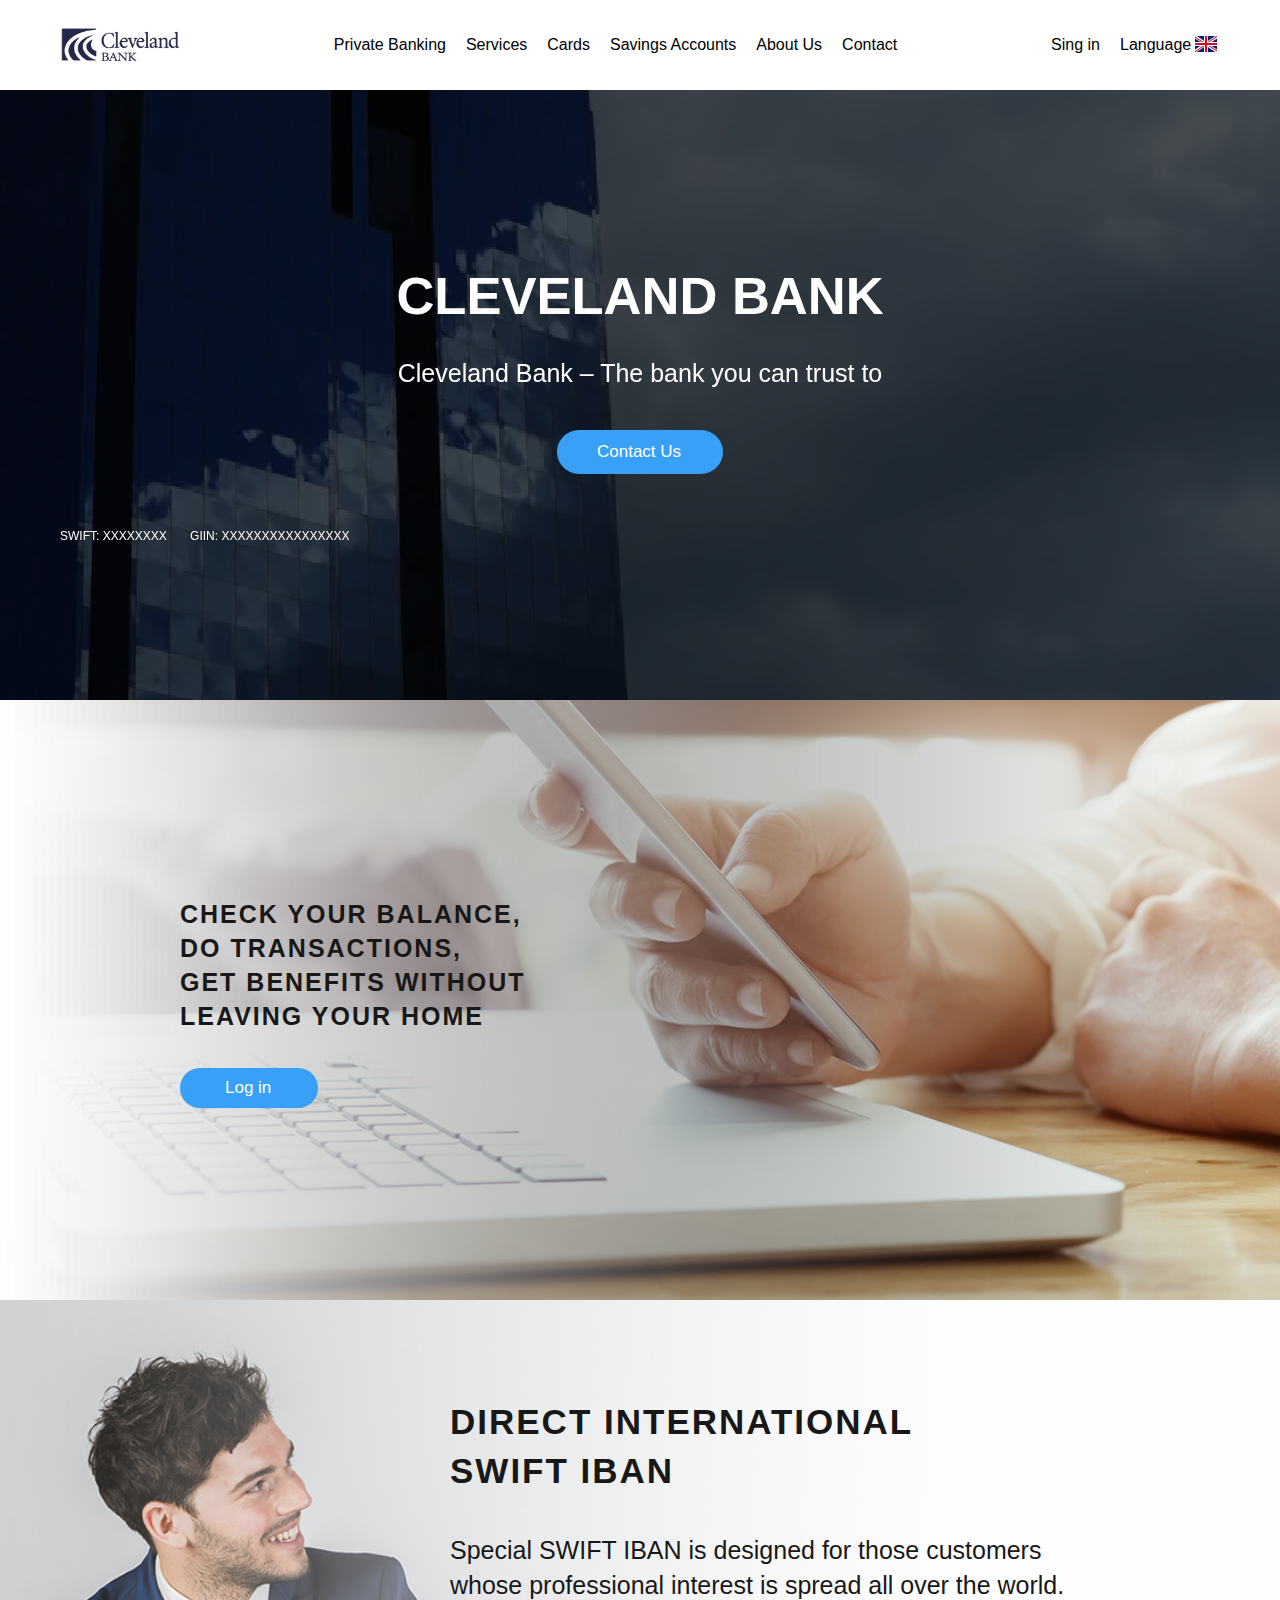
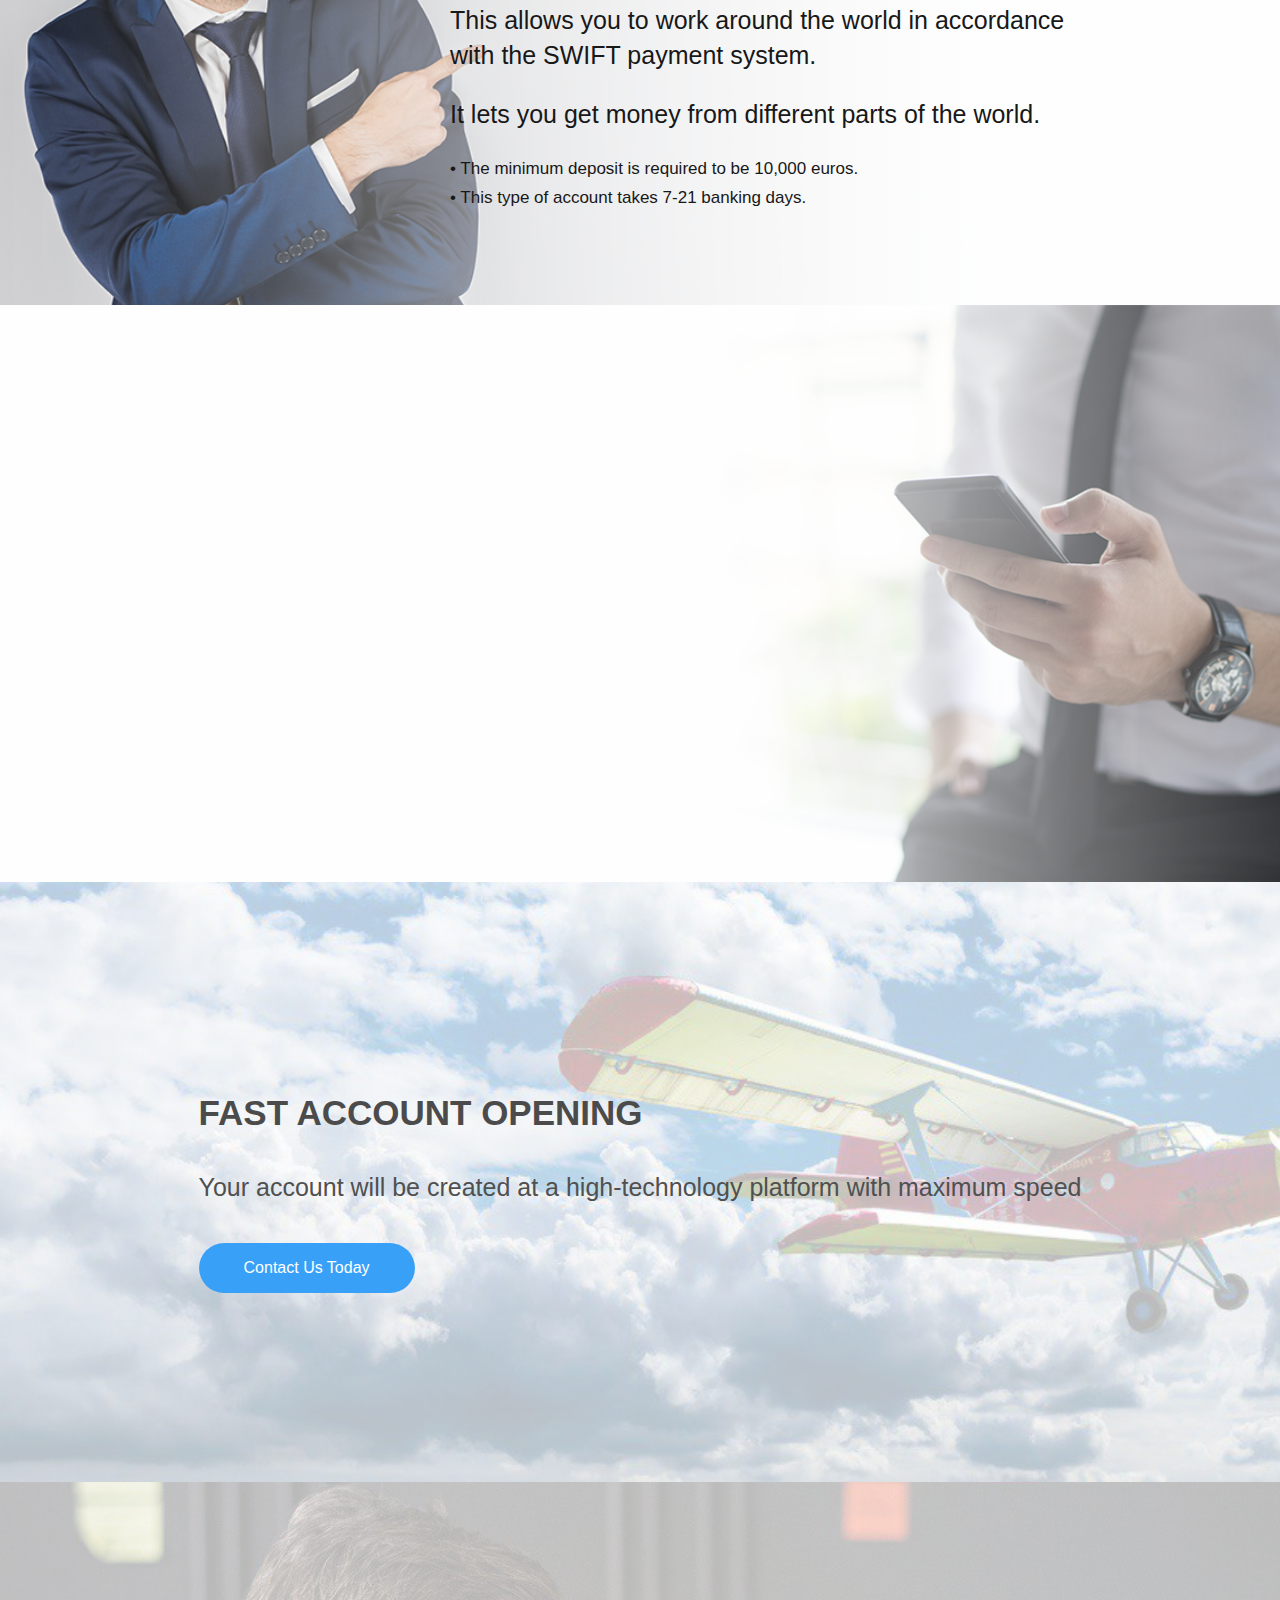
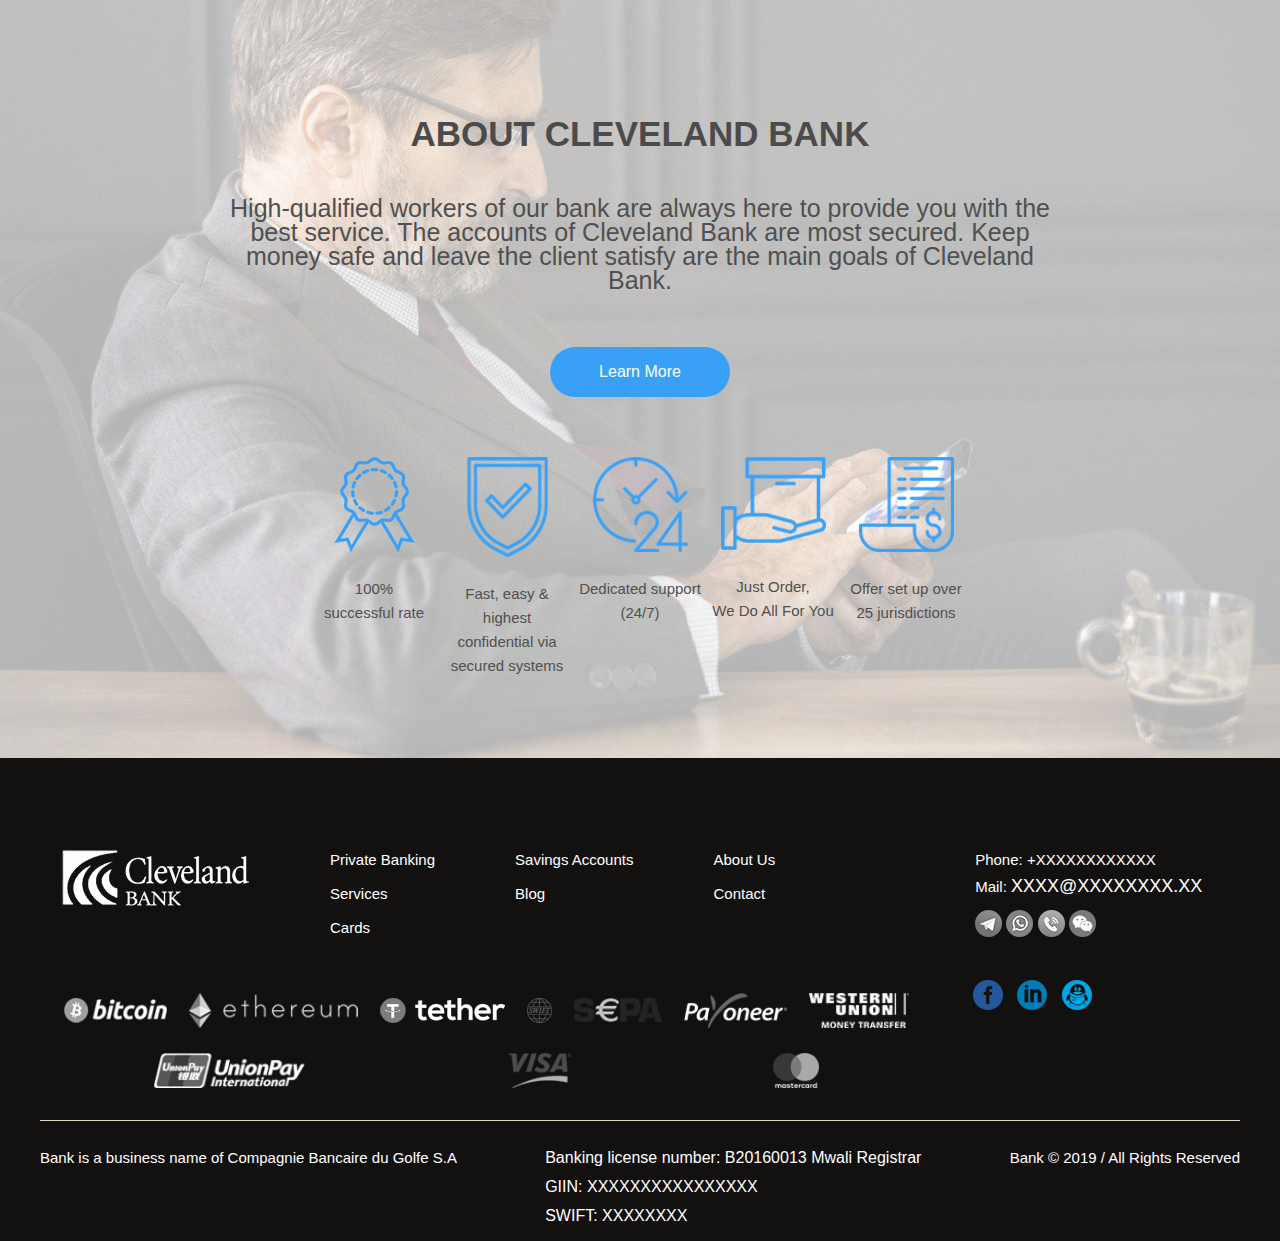
==== commit a9d7d289: "New design" ====
--- a/index.html
+++ b/index.html
@@ -1,356 +1,407 @@
-<!DOCTYPE html>
-<html lang="en">
-
-<head>
-    <meta charset="UTF-8">
-    <meta name="viewport" content="width=device-width, initial-scale=1.0">
-    <meta http-equiv="X-UA-Compatible" content="ie=edge">
-    <title>CG Bank</title>
-    <link
-        href="https://fonts.googleapis.com/css?family=Open+Sans:100,300,400,600,700,800|Roboto:100,300,400,500,700,900&display=swap"
-        rel="stylesheet">
-    <link href="https://fonts.googleapis.com/css?family=Crimson+Text:400,400i,600,600i,700,700i&display=swap"
-        rel="stylesheet">
-    <link rel="stylesheet" href="common/header.css">
-    <link rel="stylesheet" href="common/footer.css">
-    <link rel="stylesheet" href="mainPage/css/style.css">
-    <link rel="stylesheet" href="mainPage/css/media.css">
-</head>
-
-<body>
-    <button class="toTop hide"></button>
-    <div class="hide-menu hide">
-        <div class="hide-menu-close">
-            <div class="hide-menu-close__item"></div>
-        </div>
-        <div class="hide-menu-block">
-            <span class="hide-menu__header">LOGIN</span>
-            <div class="hide-menu-block-login">
-                <input class="hide-menu__input-style hide-menu__id" type="text" placeholder="Client ID:">
-                <input class="hide-menu__input-style hide-menu__pass" type="text" placeholder="Password:">
-            </div>
-            <div class="hide-menu-btn-block">
-                <input type="submit" class="hide-menu-btn-block__btn Registration__btn" value="Registration">
-                <input type="submit" class="hide-menu-btn-block__btn" value="SUBMIT">
-            </div>
-        </div>
-    </div>
-    <div class="registration">
-        <div class="hide-menu-close">
-            <div class="hide-menu-close__item"></div>
-        </div>
-        <div class="registration-block">
-            <h2 class="registration-block__header online-bank__header">Registration</h2>
-            <div class="registration-block-input">
-                <input type="text" class="registration-block__name registration-block_input-style"
-                    placeholder="Enter Your name">
-                <input type="text" class="registration-block__password registration-block_input-style"
-                    placeholder="Enter Your password">
-                <input type="text" class="registration-block__confirm-password registration-block_input-style"
-                    placeholder="Confirm your password">
-            </div>
-            <div class="registration-block-submit">
-                <input class="registration-block__submit" type="submit" value="Submit">
-            </div>
-        </div>
-    </div>
-    <main class="main">
-        <header class="header">
-            <nav class="nav">
-                <div class="nav-block">
-                    <a href="index.html" class="nav__logo"></a>
-                    <ul class="nav-wrapp">
-                        <li class="nav-wrapp__item"><a class="nav-wrapp__link" href="private.html">Private Banking</a>
-                        </li>
-                        <li class="nav-wrapp__item"><a class="nav-wrapp__link" href="services.html">Services</a></li>
-                        <li class="nav-wrapp__item"><a class="nav-wrapp__link" href="cards.html">Cards</a></li>
-                        <li class="nav-wrapp__item"><a class="nav-wrapp__link" href="savingsAccounts.html">Savings
-                                Accounts</a></li>
-                        <li class="nav-wrapp__item"><a class="nav-wrapp__link" href="aboutUs.html">About Us</a></li>
-                        <li class="nav-wrapp__item"><a class="nav-wrapp__link" href="contact.html">Contact</a></li>
-                    </ul>
-                    <div class="nav-btn">
-                        <hr class="nav-btn__line">
-                        <hr class="nav-btn__line">
-                        <hr class="nav-btn__line">
-                    </div>
-                    <div class="nav-right-container">
-                        <a href="#" class="nav__login">Sing in</a>
-                        <div class="nav-language">
-                            <span class="nav-language__text">Language</span>
-                            <ul class="nav-language-wrap">
-                                <li class="nav-language-wrap__item"><img class="nav-language-wrap__item-img"
-                                        src="common/img/uk-flag.png" alt="" /></li>
-                                <li class="nav-language-wrap__item"><img class="nav-language-wrap__item-img"
-                                        src="common/img/cn-flag.png" alt="" /></li>
-                                <li class="nav-language-wrap__item"><img class="nav-language-wrap__item-img"
-                                        src="common/img/fr-flag.jpg" alt="" /></li>
-                                <li class="nav-language-wrap__item"><img class="nav-language-wrap__item-img"
-                                        src="common/img/es-flag.jpg" alt="" /></li>
-                                <li class="nav-language-wrap__item"><img class="nav-language-wrap__item-img"
-                                        src="common/img/ru-flag.png" alt="" /></li>
-                            </ul>
-                        </div>
-                    </div>
-                </div>
-            </nav>
-            <div class="header-caption">
-                <h2 class="header-caption__text">CLEVELAND BANK</h2>
-            </div>
-            <div class="header-caption-last">
-                <span class="header-caption-last__text">Cleveland Bank – The
-                    bank you can trust to</span>
-            </div>
-            <div class="header-button">
-                <a href="#" class="header-button-link">Contact Us</a>
-            </div>
-            <div class="header-container-img">
-                <div class="header-requisites">
-                    <span class="header-requisites_swift">SWIFT: CMEFKMK1</span>
-                    <a class="header-requisites_giin" href="#">GIIN: 1NJ1RW.00000.LE.174</a>
-                </div>
-            </div>
-        </header>
-        <section class="online-bank">
-            <h1 class="section-header_style online-bank__header">ONLINE
-                BANKING 24/7</h1>
-            <span class="section-text_style online-bank__text">Anytime you can check your balance, do transactions and
-                get benefits without leaving your home
-
-            </span>
-            <a class="online-bank__btn">Log in</a>
-        </section>
-        <section class="swift-iban">
-            <h2 class="section-header_style swift-iban__header">DIRECT
-                INTERNATIONAL SWIFT IBAN</h2>
-            <div class="swift-iban-container">
-                <span class="section-text_style swift-iban-container__text">Special SWIFT IBAN is designed for those
-                    customers whose professional interest is spread all over the world. This allows you to work around
-                    the world in accordance with the SWIFT payment system.</span>
-                <span class="section-text_style swift-iban-container__text">It lets you get money from different parts
-                    of the world.</span>
-                <span class="section-text_style swift-iban-container__text">• The minimum deposit is required to be
-                    10,000 euros.
-                </span>
-                <span class="section-text_style swift-iban-container__text">• This type of account takes 7-21 banking
-                    days.
-                </span>
-            </div>
-        </section>
-        <section class="assistance">
-            <span class="section-text_style assistance__text">Our high-qualified specialist will always help you and
-                provide with all necessary information. You will get his number. You can be given the assistance any
-                time you need to.</span>
-            <div class="assistance__img visElem"></div>
-        </section>
-        <section class="openAccount">
-            <h2 class="section-header_style openAccount__header">FAST ACCOUNT
-                OPENING</h2>
-            <span class="section-text_style openAccount__text">Your account will be created at a high-technology
-                platform with maximum speed
-            </span>
-            <a class="openAccount__btn">Contact Us Today</a>
-        </section>
-        <section class="benefits">
-            <h4 class="benefits__header">All CLIENTS OF CLEVELAND BANK GET
-                NEXT BENEFITS:</h4>
-            <ul class="benefits-wrapp">
-                <li class="section-text_style benefits-wrap-item">
-                    <span class="benefits-wrap-item__text">
-                        There is no CRS: Common Reporting Standard (CRS) is an information standard for automatic
-                        information exchange (AEOI) regarding global bank accounts between tax authorities. You should
-                        be aware that the Autonomous Island of Moheli, the Union of Comoros, has not signed this
-                        document, and therefore you must be sure that your personal information will be safe.</span>
-                </li>
-                <li class="section-text_style benefits-wrap-item">
-                    <span class="benefits-wrap-item__text">
-                        You get high privacy and security: our system is fully secured by a network for the transfer of
-                        private and corporate information, ensuring that business operations are carried out without
-                        delay.
-                    </span>
-                </li>
-                <li class="section-text_style benefits-wrap-item">
-                    <span class="benefits-wrap-item__text">
-                        NO MLAT / AEOI: AEOI is an international standard developed by the OECD and G20, which allows
-                        you to automatically exchange bank account data of citizens of participating countries with the
-                        tax authorities of countries. With Cleveland you do not need to think about it.
-                    </span>
-                </li>
-                <li class="section-text_style benefits-wrap-item">
-                    <span class="benefits-wrap-item__text">NO ROGATORY: “Searching for assets using Rogatory letters”
-                        reports that the national court may issue a letter form (a.k.a. “letter of inquiry” or “request
-                        for legal assistance”) to try to force a foreign bank to disclose offshore records.
-                    </span>
-                </li>
-            </ul>
-            <a href="#" class="benefits__btn">Read Our Blog</a>
-        </section>
-        <section class="aboutUs">
-            <h2 class="section-header_style aboutUs__header">ABOUT CLEVELAND
-                BANK
-            </h2>
-            <span class="section-text_style aboutUs__text">High-qualified workers of our bank are always here to provide
-                you with the best service. The accounts of Cleveland Bank are most secured. Keep money safe and leave
-                the client satisfy are the main goals of Cleveland Bank.
-            </span>
-            <a href="#" class="aboutUs__btn">Learn More</a>
-        </section>
-        <section class="offices">
-            <h2 class="section-header_style offices__header">OUR OFFICES</h2>
-            <div class="offices-container">
-                <div class="offices-container-left">
-                    <div class="offices-container-left-1st-block">
-                        <h4 class="offices-container__header">Our Lithuanian
-                            Office:</h4>
-                        <span class="section-text_style">Laisvės pr. 60-1205, LT-05120, Vilnius, Lithuania</span>
-                        <span class="section-text_style">(visits must be scheduled at least 2 days in
-                            advance)</span>
-                        <span class="section-text_style">(Mon-Fri, 10.30 am till 7.30 pm, EEST)</span>
-                        <a href="tel:+447496550032"
-                            class="section-text_style offices-container__phone">+447496550032</a>
-                        <span class="section-text_style">English, Italian, Lithuanian</span>
-                    </div>
-                    <div class="offices-container-left-2st-block">
-                        <h4 class="offices-container__header">Our UAE Office:
-                        </h4>
-                        <span class="section-text_style">Building 11, level 7, Bay Square, Business Bay, Dubai,
-                            United Arab Emirates </span>
-                        <span class="section-text_style">(Mon-Thu, Sun, 8:30 am till 5.30 pm, GST)</span>
-                        <span class="section-text_style offices-container__text_main">APPOINTMENT ONLY </span>
-                        <a href="tel:+97145561907" class="offices-container__phone">+97145561907</a>
-                        <span class="section-text_style">English</span>
-                        <div class="offices-container-img">
-                            <a href="#" class="offices-container_margin-right"><img src="mainPage/img/i-telegram.png"
-                                    alt="telegram"></a>
-                            <a href="#"><img src="mainPage/img/i-whatsapp.png" alt="whatsapp"></a>
-                        </div>
-                    </div>
-                </div>
-                <div class="offices-container-right">
-                    <div class="offices-container-right-1st-block">
-                        <h4 class="offices-container__header">Our Lithuanian
-                            Office:</h4>
-                        <span class="section-text_style">Peterburi tee 53, 11415, Tallinn, Estonia</span>
-                        <span class="section-text_style">(visits must be scheduled at least 2 days in
-                            advance)</span>
-                        <span class="section-text_style">(Mon-Fri, 10.00 am till 7.00 pm, EEST)</span>
-                        <a href="tel:+37281937243" class="section-text_style offices-container__phone">+37281937243</a>
-                        <span class="section-text_style">English, Russian, Spanish, French </span>
-                        <div class="offices-container-img">
-                            <a href="#" class="offices-container__telegram offices-container_margin-right"><img
-                                    src="/mainPage/img/i-telegram.png" alt="telegram"></a>
-                            <a href="#" class="offices-container__viber offices-container_margin-right"><img
-                                    src="/mainPage/img/i-viber.png" alt="viber"></a>
-                            <a href="#" class="offices-container__whatsapp"><img src="mainPage/img/i-whatsapp.png"
-                                    alt="whatsapp"></a>
-                        </div>
-                    </div>
-                    <div class="offices-container-right-2st-block">
-                        <h4 class="offices-container__header">Registered Office:</h4>
-                        <span class="section-text_style">Nioumachoua, Autonomous Island of Mohéli,</span>
-                        <span class="section-text_style">Union of the Comoros</span>
-                    </div>
-                    <div class="offices-container-right-3st-block">
-                        <h4 class="offices-container__mail_font">Email:</h4>
-                        <a href="mailto:info@cgbanque.io" class="offices-container__mail">info@cgbanque.io</a>
-                    </div>
-                </div>
-            </div>
-        </section>
-        <section class="bottom-outer">
-            <div class="bottom-outer-top-block">
-                <aside class="bottom-outer-logo">
-                    <a href="index.html"><img src="mainPage/img/logoWhiteHeader.png" alt=""></a>
-                </aside>
-                <aside class="bottom-outer-nav">
-                    <ul class="bottom-outer-nav-wrap">
-                        <li class="bottom-outer-nav-wrap__item"><a href="#">Private Banking</a></li>
-                        <li class="bottom-outer-nav-wrap__item"><a href="#">Services</a></li>
-                        <li class="bottom-outer-nav-wrap__item"><a href="#">Cards</a></li>
-                    </ul>
-                </aside>
-                <aside class="bottom-outer-nav">
-                    <ul class="bottom-outer-nav-wrap">
-                        <li class="bottom-outer-nav-wrap__item"><a href="#">Savings Accounts</a></li>
-                        <li class="bottom-outer-nav-wrap__item"><a href="#">Blog</a></li>
-                    </ul>
-                </aside>
-                <aside class="bottom-outer-nav">
-                    <ul class="bottom-outer-nav-wrap bottom-outer-nav-wrap_margin-right">
-                        <li class="bottom-outer-nav-wrap__item"><a href="#">About Us</a></li>
-                        <li class="bottom-outer-nav-wrap__item"><a href="#">Contact</a></li>
-                    </ul>
-                </aside>
-                <aside class="bottom-outer-nav">
-                    <div class="bottom-outer-nav-block">
-                        <span class="bottom-outer-nav-block__text">Phone:</span>
-                        <a href="tel:+447496550032" class="bottom-outer-nav-block__text">+447496550032</a>
-                    </div>
-                    <div class="bottom-outer-nav-block bottom-outer-nav-block_margin-bottom">
-                        <span class="bottom-outer-nav-block__text">Mail:</span>
-                        <a href="mailto:info@cgbanque.io" class="bottom-outer-nav-block__text_font">info@cgbanque.io</a>
-                    </div>
-                    <div class="bottom-outer-nav-block">
-                        <a href="#" class="bottom-outer-nav-block__link"><img src="common/img/i-telegram (1).png"
-                                alt="telegram"></a>
-                        <a href="#" class="bottom-outer-nav-block__link"><img src="common/img/i-whatsapp (1).png"
-                                alt="whatsapp"></a>
-                        <a href="#" class="bottom-outer-nav-block__link"><img src="common/img/i-viber (1).png"
-                                alt="viber"></a>
-                        <a href="#" class="bottom-outer-nav-block__link"><img src="common/img/i-wechat.png"
-                                alt="msng"></a>
-                    </div>
-                </aside>
-            </div>
-            <div class="bottom-outer-bottom-block">
-                <aside class="bottom-outer-pay">
-                    <div class="bottom-outer-pay-img">
-                        <img src="common/img/headerBitcoin.png" alt="" class="bottom-outer-pay-img__item">
-                        <img src="common/img/headerEhereum.png" alt=""
-                            class="bottom-outer-pay-img__item bottom-outer-pay-img__item_height">
-                        <img src="common/img/headerTether.png" alt="" class="bottom-outer-pay-img__item">
-                        <img src="common/img/swift.png" alt="" class="bottom-outer-pay-img__item">
-                        <img src="common/img/sepa.png" alt="" class="bottom-outer-pay-img__item">
-                        <img src="common/img/payoneer.png" alt=""
-                            class="bottom-outer-pay-img__item bottom-outer-pay-img__item_height">
-                        <img src="common/img/western-union.png" alt=""
-                            class="bottom-outer-pay-img__item bottom-outer-pay-img__item_height">
-                        <img src="common/img/unionpay.png" alt=""
-                            class="bottom-outer-pay-img__item bottom-outer-pay-img__item_height">
-                        <img src="common/img/visa.png" alt=""
-                            class="bottom-outer-pay-img__item bottom-outer-pay-img__item_height">
-                        <img src="common/img/mastercard.png" alt=""
-                            class="bottom-outer-pay-img__item bottom-outer-pay-img__item_height">
-                    </div>
-                    <div class="bottom-outer-pay-soc">
-                        <a href="#" class="bottom-outer-pay-soc__item">
-                            <img src="common/img/facebook.png" alt="">
-                        </a>
-                        <a href="#" class="bottom-outer-pay-soc__item">
-                            <img src="common/img/linkedin.png" alt="">
-                        </a>
-                        <a href="#" class="bottom-outer-pay-soc__item">
-                            <img src="common/img/qq.png" alt="">
-                        </a>
-                    </div>
-                </aside>
-            </div>
-        </section>
-        <footer class="footer">
-            <div class="footer-wrap">
-                <span class="footer-wrap__text">CG Bank is a business name of Compagnie Bancaire du Golfe S.A</span>
-                <div class="footer-wrap-block">
-                    <a href="#" class="footer-wrap__link">Banking license number: B20160013 Mwali Registrar</a>
-                    <a href="#" class="footer-wrap__link">GIIN: 1NJ1RW.00000.LE.174</a>
-                    <a href="#" class="footer-wrap__link">SWIFT: CMEFKMK1</a>
-                </div>
-                <span class="footer-wrap__text">CG Bank © 2019 / All Rights Reserved</span>
-            </div>
-        </footer>
-    </main>
-    <script src="libs/jquery-3.4.1.min.js"></script>
-    <script src="common/common.js"></script>
-    <script src="mainPage/js/script.js"></script>
-</body>
-
+<!DOCTYPE html>
+<html lang="en">
+
+<head>
+    <meta charset="UTF-8">
+    <meta name="viewport" content="width=device-width, initial-scale=1.0">
+    <meta http-equiv="X-UA-Compatible" content="ie=edge">
+    <title>CG Bank</title>
+    <link
+        href="https://fonts.googleapis.com/css?family=Open+Sans:100,300,400,600,700,800|Roboto:100,300,400,500,700,900&display=swap"
+        rel="stylesheet">
+    <link href="https://fonts.googleapis.com/css?family=Raleway:300,400,400i,500,600,600i,700,900&display=swap"
+        rel="stylesheet">
+    <link rel="stylesheet" href="common/header.css">
+    <link rel="stylesheet" href="common/footer.css">
+    <link rel="stylesheet" href="mainPage/css/style.css">
+    <link rel="stylesheet" href="mainPage/css/media.css">
+</head>
+
+<body>
+    <button class="toTop hide"></button>
+    <div class="hide-menu hide">
+        <div class="hide-menu-close">
+            <div class="hide-menu-close__item"></div>
+        </div>
+        <div class="hide-menu-block">
+            <span class="hide-menu__header">LOGIN</span>
+            <div class="hide-menu-block-login">
+                <input class="hide-menu__input-style hide-menu__id" type="text" placeholder="Client ID:">
+                <input class="hide-menu__input-style hide-menu__pass" type="text" placeholder="Password:">
+            </div>
+            <div class="hide-menu-btn-block">
+                <input type="submit" class="hide-menu-btn-block__btn Registration__btn" value="Registration">
+                <input type="submit" class="hide-menu-btn-block__btn" value="SUBMIT">
+            </div>
+        </div>
+    </div>
+    <div class="registration">
+        <div class="hide-menu-close">
+            <div class="hide-menu-close__item"></div>
+        </div>
+        <div class="registration-block">
+            <h2 class="registration-block__header online-bank__header">Registration</h2>
+            <div class="registration-block-input">
+                <input type="text" class="registration-block__name registration-block_input-style"
+                    placeholder="Enter Your name">
+                <input type="text" class="registration-block__password registration-block_input-style"
+                    placeholder="Enter Your password">
+                <input type="text" class="registration-block__confirm-password registration-block_input-style"
+                    placeholder="Confirm your password">
+            </div>
+            <div class="registration-block-submit">
+                <input class="registration-block__submit" type="submit" value="Submit">
+            </div>
+        </div>
+    </div>
+    <main class="main">
+        <header class="header">
+            <video class="header-video" src="/mainPage/video/Warsaw.mp4" autoplay="true" loop="true"></video>
+            <nav class="nav">
+                <div class="nav-block">
+                    <a href="index.html" class="nav__logo"></a>
+                    <ul class="nav-wrapp">
+                        <li class="nav-wrapp__item"><a class="nav-wrapp__link" href="private.html">Private
+                                Banking</a>
+                        </li>
+                        <li class="nav-wrapp__item"><a class="nav-wrapp__link" href="services.html">Services</a>
+                        </li>
+                        <li class="nav-wrapp__item"><a class="nav-wrapp__link" href="cards.html">Cards</a></li>
+                        <li class="nav-wrapp__item"><a class="nav-wrapp__link" href="savingsAccounts.html">Savings
+                                Accounts</a></li>
+                        <li class="nav-wrapp__item"><a class="nav-wrapp__link" href="aboutUs.html">About Us</a></li>
+                        <li class="nav-wrapp__item"><a class="nav-wrapp__link" href="contact.html">Contact</a></li>
+                    </ul>
+                    <div class="nav-btn">
+                        <hr class="nav-btn__line">
+                        <hr class="nav-btn__line">
+                        <hr class="nav-btn__line">
+                    </div>
+                    <div class="nav-right-container">
+                        <a href="#" class="nav__login">Sing in</a>
+                        <div class="nav-language">
+                            <span class="nav-language__text">Language</span>
+                            <ul class="nav-language-wrap">
+                                <li class="nav-language-wrap__item"><img class="nav-language-wrap__item-img"
+                                        src="common/img/uk-flag.png" alt="" /></li>
+                                <li class="nav-language-wrap__item"><img class="nav-language-wrap__item-img"
+                                        src="common/img/cn-flag.png" alt="" /></li>
+                                <li class="nav-language-wrap__item"><img class="nav-language-wrap__item-img"
+                                        src="common/img/fr-flag.jpg" alt="" /></li>
+                                <li class="nav-language-wrap__item"><img class="nav-language-wrap__item-img"
+                                        src="common/img/es-flag.jpg" alt="" /></li>
+                                <li class="nav-language-wrap__item"><img class="nav-language-wrap__item-img"
+                                        src="common/img/ru-flag.png" alt="" /></li>
+                            </ul>
+                        </div>
+                    </div>
+                </div>
+            </nav>
+            <div class="header-caption">
+                <h2 class="header-caption__text">CLEVELAND BANK</h2>
+            </div>
+            <div class="header-caption-last">
+                <span class="header-caption-last__text">Cleveland Bank – The
+                    bank you can trust to</span>
+            </div>
+            <div class="header-button">
+                <a href="#" class="header-button-link">Contact Us</a>
+            </div>
+            <div class="header-container-img">
+                <div class="header-requisites">
+                    <span class="header-requisites_swift">SWIFT: XXXXXXXX</span>
+                    <a class="header-requisites_giin" href="#">GIIN: XXXXXXXXXXXXXXXX</a>
+                </div>
+            </div>
+        </header>
+        <section class="online-bank">
+            <div class="online-bank-block">
+                <h2 class="section-header_style online-bank__header left-Header">check your balance,
+                </h2>
+                <h2 class="section-header_style online-bank__header left-Header">do transactions,
+                </h2>
+                <h2 class="section-header_style online-bank__header right-Header">get benefits without</h2>
+                <h2 class="section-header_style online-bank__header right-Header">leaving your home</h2>
+                <a class="online-bank__btn">Log in</a>
+            </div>
+
+        </section>
+        <section class="swift-iban">
+            <div class="swift-iban-block">
+                <h2 class="section-header_style swift-iban__header">DIRECT
+                    INTERNATIONAL </h2>
+                <h2 class="section-header_style swift-iban__header">SWIFT IBAN</h2>
+                <div class="swift-iban-container">
+                    <span class="section-text_style swift-iban-container__text">Special SWIFT IBAN is designed for those
+                        customers whose professional interest is spread all over the world. This allows you to work
+                        around
+                        the world in accordance with the SWIFT payment system.</span>
+                    <span class="section-text_style swift-iban-container__text">It lets you get money from different
+                        parts
+                        of the world.</span>
+                    <span class="section-text_style swift-iban-container__text">• The minimum deposit is required to be
+                        10,000 euros.
+                    </span>
+                    <span class="section-text_style swift-iban-container__text">• This type of account takes 7-21
+                        banking
+                        days.
+                    </span>
+                </div>
+            </div>
+        </section>
+        <section class="assistance">
+            <span class="section-text_style assistance__text visElem1">
+                <h2 class="section-header_style assistance__header">PERSONALIZED ASSISTANCE</h2>
+                Our high-qualified specialist will always help
+                you and
+                provide with all necessary information. You will get his number. You can be given the assistance any
+                time you need to.
+            </span>
+            <div class="assistance__img visElem"></div>
+        </section>
+        <section class="openAccount">
+            <div>
+                <h2 class="section-header_style openAccount__header">FAST ACCOUNT
+                    OPENING</h2>
+                <span class="section-text_style openAccount__text">Your account will be created at a high-technology
+                    platform with maximum speed
+                </span>
+                <a class="openAccount__btn">Contact Us Today</a>
+            </div>
+        </section>
+        <!-- <section class="benefits">
+            <h4 class="section-header_style benefits__header">All CLIENTS OF CLEVELAND BANK GET
+                NEXT BENEFITS:</h4>
+            <ul class="benefits-wrapp">
+                <li class="section-text_style benefits-wrap-item">
+                    <span class="benefits-wrap-item__text">
+                        There is no CRS: Common Reporting Standard (CRS) is an information standard for automatic
+                        information exchange (AEOI) regarding global bank accounts between tax authorities. You should
+                        be aware that the Autonomous Island of Moheli, the Union of Comoros, has not signed this
+                        document, and therefore you must be sure that your personal information will be safe.</span>
+                </li>
+                <li class="section-text_style benefits-wrap-item">
+                    <span class="benefits-wrap-item__text">
+                        You get high privacy and security: our system is fully secured by a network for the transfer of
+                        private and corporate information, ensuring that business operations are carried out without
+                        delay.
+                    </span>
+                </li>
+                <li class="section-text_style benefits-wrap-item">
+                    <span class="benefits-wrap-item__text">
+                        NO MLAT / AEOI: AEOI is an international standard developed by the OECD and G20, which allows
+                        you to automatically exchange bank account data of citizens of participating countries with the
+                        tax authorities of countries. With Cleveland you do not need to think about it.
+                    </span>
+                </li>
+                <li class="section-text_style benefits-wrap-item">
+                    <span class="benefits-wrap-item__text">NO ROGATORY: “Searching for assets using Rogatory letters”
+                        reports that the national court may issue a letter form (a.k.a. “letter of inquiry” or “request
+                        for legal assistance”) to try to force a foreign bank to disclose offshore records.
+                    </span>
+                </li>
+            </ul>
+            <a href="#" class="benefits__btn">Read Our Blog</a>
+        </section> -->
+        <section class="aboutUs">
+            <h2 class="section-header_style aboutUs__header">ABOUT CLEVELAND
+                BANK
+            </h2>
+            <span class="section-text_style aboutUs__text">High-qualified workers of our bank are always here to provide
+                you with the best service. The accounts of Cleveland Bank are most secured. Keep money safe and leave
+                the client satisfy are the main goals of Cleveland Bank.
+            </span>
+
+            <a href="#" class="aboutUs__btn">Learn More</a>
+            <div class="company-formation-container">
+                <div class="company-formation-container-block">
+                    <img class="company-formation-container-block__img" src="mainPage/img/quality.png" alt="">
+                    <span class="company-formation-container-block__text">100%</span>
+                    <span class="company-formation-container-block__text">successful rate</span>
+                </div>
+                <div class="company-formation-container-block">
+                    <img class="company-formation-container-block__img company-formation-container-block__img_size-L"
+                        src="mainPage/img/protection.png" alt="">
+                    <span class="company-formation-container-block__text">Fast, easy & highest </span>
+                    <span class="company-formation-container-block__text">confidential via </span>
+                    <span class="company-formation-container-block__text">secured systems</span>
+                </div>
+                <div class="company-formation-container-block">
+                    <img class="company-formation-container-block__img company-formation-container-block__img_size-X"
+                        src="mainPage/img/hours.png" alt="">
+                    <span class="company-formation-container-block__text">Dedicated support </span>
+                    <span class="company-formation-container-block__text">(24/7)</span>
+                </div>
+                <div class="company-formation-container-block">
+                    <img class="company-formation-container-block__img company-formation-container-block__img_size-XL"
+                        src="mainPage/img/gift.png" alt="">
+                    <span class="company-formation-container-block__text">Just Order,</span>
+                    <span class="company-formation-container-block__text"> We Do All For You</span>
+                </div>
+                <div class="company-formation-container-block">
+                    <img class="company-formation-container-block__img company-formation-container-block__img_size-X"
+                        src="mainPage/img/receipt.png" alt="">
+                    <span class="company-formation-container-block__text">Offer set up over </span>
+                    <span class="company-formation-container-block__text">25 jurisdictions</span>
+                </div>
+            </div>
+        </section>
+        <section class="offices">
+            <h2 class="section-header_style offices__header">OUR OFFICES</h2>
+            <div class="offices-container">
+                <div class="offices-container-left">
+                    <div class="offices-container-left-1st-block">
+                        <h4 class="offices-container__header">Our Lithuanian
+                            Office:</h4>
+                        <span class="section-text_style">Laisvės pr. 60-1205, LT-05120, Vilnius, Lithuania</span>
+                        <span class="section-text_style">(visits must be scheduled at least 2 days in
+                            advance)</span>
+                        <span class="section-text_style">(Mon-Fri, 10.30 am till 7.30 pm, EEST)</span>
+                        <a href="tel:+447496550032"
+                            class="section-text_style offices-container__phone">+447496550032</a>
+                        <span class="section-text_style">English, Italian, Lithuanian</span>
+                    </div>
+                    <div class="offices-container-left-2st-block">
+                        <h4 class="offices-container__header">Our UAE Office:
+                        </h4>
+                        <span class="section-text_style">Building 11, level 7, Bay Square, Business Bay, Dubai,
+                            United Arab Emirates </span>
+                        <span class="section-text_style">(Mon-Thu, Sun, 8:30 am till 5.30 pm, GST)</span>
+                        <span class="section-text_style offices-container__text_main">APPOINTMENT ONLY </span>
+                        <a href="tel:+97145561907" class="offices-container__phone">+97145561907</a>
+                        <span class="section-text_style">English</span>
+                        <div class="offices-container-img">
+                            <a href="#" class="offices-container_margin-right"><img src="mainPage/img/i-telegram.png"
+                                    alt="telegram"></a>
+                            <a href="#"><img src="mainPage/img/i-whatsapp.png" alt="whatsapp"></a>
+                        </div>
+                    </div>
+                </div>
+                <div class="offices-container-right">
+                    <div class="offices-container-right-1st-block">
+                        <h4 class="offices-container__header">Our Lithuanian
+                            Office:</h4>
+                        <span class="section-text_style">Peterburi tee 53, 11415, Tallinn, Estonia</span>
+                        <span class="section-text_style">(visits must be scheduled at least 2 days in
+                            advance)</span>
+                        <span class="section-text_style">(Mon-Fri, 10.00 am till 7.00 pm, EEST)</span>
+                        <a href="tel:+37281937243" class="section-text_style offices-container__phone">+37281937243</a>
+                        <span class="section-text_style">English, Russian, Spanish, French </span>
+                        <div class="offices-container-img">
+                            <a href="#" class="offices-container__telegram offices-container_margin-right"><img
+                                    src="/mainPage/img/i-telegram.png" alt="telegram"></a>
+                            <a href="#" class="offices-container__viber offices-container_margin-right"><img
+                                    src="/mainPage/img/i-viber.png" alt="viber"></a>
+                            <a href="#" class="offices-container__whatsapp"><img src="mainPage/img/i-whatsapp.png"
+                                    alt="whatsapp"></a>
+                        </div>
+                    </div>
+                    <div class="offices-container-right-2st-block">
+                        <h4 class="offices-container__header">Registered Office:</h4>
+                        <span class="section-text_style">Nioumachoua, Autonomous Island of Mohéli,</span>
+                        <span class="section-text_style">Union of the Comoros</span>
+                    </div>
+                    <div class="offices-container-right-3st-block">
+                        <h4 class="offices-container__mail_font">Email:</h4>
+                        <a href="mailto:info@cgbanque.io" class="offices-container__mail">info@cgbanque.io</a>
+                    </div>
+                </div>
+            </div>
+        </section>
+        <section class="bottom-outer">
+            <div class="bottom-outer-top-block">
+                <aside class="bottom-outer-logo">
+                    <a href="index.html"><img src="common/img/logoWhiteHeaderW.png" alt=""></a>
+                </aside>
+                <aside class="bottom-outer-nav">
+                    <ul class="bottom-outer-nav-wrap">
+                        <li class="bottom-outer-nav-wrap__item"><a href="#">Private Banking</a></li>
+                        <li class="bottom-outer-nav-wrap__item"><a href="#">Services</a></li>
+                        <li class="bottom-outer-nav-wrap__item"><a href="#">Cards</a></li>
+                    </ul>
+                </aside>
+                <aside class="bottom-outer-nav">
+                    <ul class="bottom-outer-nav-wrap">
+                        <li class="bottom-outer-nav-wrap__item"><a href="#">Savings Accounts</a></li>
+                        <li class="bottom-outer-nav-wrap__item"><a href="#">Blog</a></li>
+                    </ul>
+                </aside>
+                <aside class="bottom-outer-nav">
+                    <ul class="bottom-outer-nav-wrap bottom-outer-nav-wrap_margin-right">
+                        <li class="bottom-outer-nav-wrap__item"><a href="#">About Us</a></li>
+                        <li class="bottom-outer-nav-wrap__item"><a href="#">Contact</a></li>
+                    </ul>
+                </aside>
+                <aside class="bottom-outer-nav">
+                    <div class="bottom-outer-nav-block">
+                        <span class="bottom-outer-nav-block__text">Phone:</span>
+                        <a href="tel:+447496550032" class="bottom-outer-nav-block__text">+XXXXXXXXXXXX</a>
+                    </div>
+                    <div class="bottom-outer-nav-block bottom-outer-nav-block_margin-bottom">
+                        <span class="bottom-outer-nav-block__text">Mail:</span>
+                        <a href="mailto:info@cgbanque.io" class="bottom-outer-nav-block__text_font">XXXX@XXXXXXXX.XX</a>
+                    </div>
+                    <div class="bottom-outer-nav-block">
+                        <a href="#" class="bottom-outer-nav-block__link"><img src="common/img/i-telegram (1).png"
+                                alt="telegram"></a>
+                        <a href="#" class="bottom-outer-nav-block__link"><img src="common/img/i-whatsapp (1).png"
+                                alt="whatsapp"></a>
+                        <a href="#" class="bottom-outer-nav-block__link"><img src="common/img/i-viber (1).png"
+                                alt="viber"></a>
+                        <a href="#" class="bottom-outer-nav-block__link"><img src="common/img/i-wechat.png"
+                                alt="msng"></a>
+                    </div>
+                </aside>
+            </div>
+            <div class="bottom-outer-bottom-block">
+                <aside class="bottom-outer-pay">
+                    <div class="bottom-outer-pay-img">
+                        <img src="common/img/headerBitcoin.png" alt="" class="bottom-outer-pay-img__item">
+                        <img src="common/img/headerEhereum.png" alt=""
+                            class="bottom-outer-pay-img__item bottom-outer-pay-img__item_height">
+                        <img src="common/img/headerTether.png" alt="" class="bottom-outer-pay-img__item">
+                        <img src="common/img/swift.png" alt="" class="bottom-outer-pay-img__item">
+                        <img src="common/img/sepa.png" alt="" class="bottom-outer-pay-img__item">
+                        <img src="common/img/payoneer.png" alt=""
+                            class="bottom-outer-pay-img__item bottom-outer-pay-img__item_height">
+                        <img src="common/img/western-union.png" alt=""
+                            class="bottom-outer-pay-img__item bottom-outer-pay-img__item_height">
+                        <img src="common/img/unionpay.png" alt=""
+                            class="bottom-outer-pay-img__item bottom-outer-pay-img__item_height">
+                        <img src="common/img/visa.png" alt=""
+                            class="bottom-outer-pay-img__item bottom-outer-pay-img__item_height">
+                        <img src="common/img/mastercard.png" alt=""
+                            class="bottom-outer-pay-img__item bottom-outer-pay-img__item_height">
+                    </div>
+                    <div class="bottom-outer-pay-soc">
+                        <a href="#" class="bottom-outer-pay-soc__item">
+                            <img src="common/img/facebook.png" alt="">
+                        </a>
+                        <a href="#" class="bottom-outer-pay-soc__item">
+                            <img src="common/img/linkedin.png" alt="">
+                        </a>
+                        <a href="#" class="bottom-outer-pay-soc__item">
+                            <img src="common/img/qq.png" alt="">
+                        </a>
+                    </div>
+                </aside>
+            </div>
+        </section>
+        <footer class="footer">
+            <div class="footer-wrap">
+                <span class="footer-wrap__text">Bank is a business name of Compagnie Bancaire du Golfe S.A</span>
+                <div class="footer-wrap-block">
+                    <a href="#" class="footer-wrap__link">Banking license number: B20160013 Mwali Registrar</a>
+                    <a href="#" class="footer-wrap__link">GIIN: XXXXXXXXXXXXXXXX</a>
+                    <a href="#" class="footer-wrap__link">SWIFT: XXXXXXXX</a>
+                </div>
+                <span class="footer-wrap__text">Bank © 2019 / All Rights Reserved</span>
+            </div>
+        </footer>
+    </main>
+    <script src="libs/jquery-3.4.1.min.js"></script>
+    <script src="common/common.js"></script>
+    <script src="mainPage/js/script.js"></script>
+</body>
+
 </html>--- a/common/header.css
+++ b/common/header.css
@@ -1,470 +1,504 @@
-body{
-    margin: 0;
-    padding:0;
-}
-a{
-    text-decoration: none;
-    color:#fff;
-}
-.section-header_style{
-    color:#4c4b4b;
-    font-size: 35px;
-    font-family: 'Crimson Text', serif
-}
-.section-text_style{
-    font-size: 17px;
-    color: #505050;
-    line-height: 24px;
-}
-.toTop{
-    position: fixed;
-    width:50px;
-    height: 50px;
-    background-color: #6a6a6a;
-    border:none;
-    bottom: 50px;
-    right: 20px;
-    z-index: 4;
-    -webkit-transition: background-color .3s ease-in-out;
-    transition: background-color .3s ease-in-out;
-    cursor: pointer;
-}
-.toTop:hover{
-    background-color: #bfa268;
-}
-.toTop::after{
-    display: block;
-    content:"";
-    width:10px;
-    height: 10px;
-    border-top: 2px solid #fff;
-    border-left: 2px solid #fff;
-    -webkit-transform: rotate(45deg);
-            transform: rotate(45deg);
-    margin-top:5px;
-    margin-left:12px;
-}
-.toTop:focus{
-    outline:none;
-}
-.hide{
-    display: none;
-}
-.show{
-    display: -webkit-box;
-    display: -ms-flexbox;
-    display: flex;
-}
-
-.main {
-    background-color: #f7f7f7;
-    font-family: 'Roboto', Arial, Helvetica, 'Nimbus Sans L', sans-serif;
-    line-height: 24px;
-    display: -webkit-box;
-    display: -ms-flexbox;
-    display: flex;
-    -webkit-box-orient: vertical;
-    -webkit-box-direction: normal;
-        -ms-flex-direction: column;
-            flex-direction: column;
-    -webkit-box-pack: center;
-        -ms-flex-pack: center;
-            justify-content: center;
-    position: relative;
-}
-.header {
-    width: 100%;
-    display: -webkit-box;
-    display: -ms-flexbox;
-    display: flex;
-    -webkit-box-orient: vertical;
-    -webkit-box-direction: normal;
-    -ms-flex-direction: column;
-    flex-direction: column;
-    color:#fff;
-    background-image: url(../mainPage/img/header.png);
-    background-size: 100%;
-    background-repeat: no-repeat;
-    -webkit-box-align: center;
-    -ms-flex-align: center;
-    align-items: center;
-}
-.nav {
-    width: 100%;
-    display: -webkit-box;
-    display: -ms-flexbox;
-    display: flex;
-    background-color: #fff;
-    -webkit-transition: background-color .5s;
-    transition: background-color .5s;
-    position: fixed;
-    z-index: 1;
-    top: 0;
-    -webkit-box-pack: center;
-        -ms-flex-pack: center;
-            justify-content: center;
-            color:#000;
-}
-.nav>a{
-    color:#000
-}
-.nav-block{
-    display: -webkit-box;
-    display: -ms-flexbox;
-    display: flex;
-    height: 90px;
-    -webkit-box-align: center;
-    -ms-flex-align: center;
-    align-items: center;
-    width: 1160px;
-}
-.nav__logo {
-    width: 190px;
-    height: 61px;
-    background-image: url(../common/img/logoWhiteHeader.png);
-    background-size: cover;
-    background-size: 190px 61px;
-    background-repeat: no-repeat;
-}
-.nav-wrapp {
-    display: -webkit-box;
-    display: -ms-flexbox;
-    display: flex;
-    list-style: none;
-    margin: 0 10px;
-    padding: 0;
-    padding-right: 180px
-}
-.nav-wrapp__item{
-    -webkit-box-sizing: border-box;
-            box-sizing: border-box;
-    margin: 0 10px;
-    height: 35px;
-    display: -webkit-box;
-    display: -ms-flexbox;
-    display: flex;
-    -webkit-box-align: center;
-        -ms-flex-align: center;
-            align-items: center;
-    border-bottom: 2px solid transparent;
-    -webkit-transition: border-bottom 1s;
-    transition: border-bottom .7s;
-}
-.nav-wrapp__item:hover{
-    border-bottom:2px solid #BCA066;
-}
-.nav-wrapp__link{
-    color:#000
-}
-.nav-right-container{
-    display: -webkit-box;
-    display: -ms-flexbox;
-    display: flex;
-    -webkit-box-align: center;
-        -ms-flex-align: center;
-            align-items: center;
-}
-.nav-btn{
-    display: none;
-}
-.nav__login {
-    margin-right: 20px;
-    -webkit-transition: color .5s;
-    transition: color .5s;
-    color:#000
-}
-.nav__login:hover{
-    color:#bfa268;
-}
-.nav-language {
-    cursor: pointer;
-    display: -webkit-box;
-    display: -ms-flexbox;
-    display: flex;
-    -webkit-box-align: center;
-        -ms-flex-align: center;
-            align-items: center; 
-    position: relative;
-}
-.nav-language__text{
-    cursor: pointer;
-    -webkit-transition: color .5s;
-    transition: color .5s
-}
-.nav-language__text:hover{
-    color:#bfa268;
-}
-.nav-language-wrap {
-    display: -webkit-box;
-    display: -ms-flexbox;
-    display: flex;
-    list-style: none;
-    -webkit-box-orient: vertical;
-    -webkit-box-direction: normal;
-        -ms-flex-direction: column;
-            flex-direction: column;
-    margin:0;
-    padding:0;
-    position: absolute;
-    top:3px;
-    left:75px;
-}
-.nav-language-wrap__item {
-    margin-bottom: 5px;
-    display: none;
-}
-.nav-language-wrap__item:nth-child(1){
-    display: -webkit-box;
-    display: -ms-flexbox;
-    display: flex;
-}
-.nav-language-wrap:hover>.nav-language-wrap__item{
-    display: -webkit-box;
-    display: -ms-flexbox;
-    display: flex;
-}
-.header-caption {
-    margin-top: 140px;
-    font-size: 35px;
-    line-height: 70%;
-    letter-spacing: .21px;
-    text-align: center;
-    font-family: 'Crimson Text', serif;
-}
-.header-caption-last {
-    margin-top: 30px;
-    font-size: 23px;
-    line-height: 43px;
-    font-weight: 400;
-    font-family: 'Crimson Text', serif;
-    display: -webkit-box;
-    display: -ms-flexbox;
-    display: flex;
-    -webkit-box-orient: vertical;
-    -webkit-box-direction: normal;
-        -ms-flex-direction: column;
-            flex-direction: column;
-}
-.header-button {
-    margin-top: 20px;
-    width: 84px;
-    padding: 13px 45px;
-    background-color:#38a1f7;
-    /* background-image: -webkit-linear-gradient(top, #EEDCB1, #BCA066); */
-    border-radius: 15px;
-    -webkit-transition: background-color 0.5s linear 0;
-    transition: background-color 0.5s linear 0;
-}
-.header-button:hover{
-    background-image: -webkit-linear-gradient(top, #e5c987, #a68849);
-}
-.header-container-img {
-    margin-top:130px;
-    display:-webkit-box;
-    display:-ms-flexbox;
-    display:flex;
-    width: 1160px;
-    -webkit-box-pack: justify;
-        -ms-flex-pack: justify;
-    justify-content: space-between;
-    margin-bottom:125px;
-    -webkit-box-align: baseline;
-        -ms-flex-align: baseline;
-            align-items: baseline;
-}
-.header-container-img__etherium {
-    padding-left: 20px;
-}
-.header-container-img__tether {
-    padding-left: 20px;
-}
-.header-requisites {
-    font-size:18px;
-}
-.header-requisites_swift {
-    margin-right: 20px;
-}
-.header-requisites_giin{
-    -webkit-transition: color .5s;
-    transition: color .5s
-}
-.header-requisites_giin:hover{
-    color:#bfa268;
-}
-.nav-wrap__item_active{
-    border-bottom:2px solid #BCA066;
-}
-.hide-menu{
-	position: fixed;
-	justify-content: center;
-	top:0;
-	left: 0;
-	width: 100%;
-	height: 100%;
-	z-index: 2;
-	background-color: rgba(106, 106, 106, .95);
-	overflow-y: none;
-}
-.hide-menu-close{
-	width: 24px;
-	height: 24px;
-	display: block;
-	position: absolute;
-	right: 30px;
-	border-radius: 3px;
-	margin-top: 50px;
-	transition: backround-color, .5s;
-	cursor: pointer;
-}
-.hide-menu-close:hover{
-	opacity: .3;
-}
-.hide-menu-close__item::after{
-	content: "";
-	display: block;
-	width: 24px;
-	height: 4px;
-	border-radius: 3px;
-	content: "";
-	background-color:#fff;
-	transform: rotate(80deg);
-}
-.hide-menu-close__item{
-	width: 24px;
-	height: 4px;
-	display: block;
-	border-radius: 3px;
-	background-color:#fff;
-	transform: rotate(50deg);
-	transition: backround-color, .5s;
-}
-.hide-menu-block{
-	display: flex;
-	flex-direction: column;
-	margin: 0 auto;
-	margin-top:150px;
-	width: 400px;
-	height: 265px;
-	background-color: #f3f3f3;
-}
-.hide-menu__header{
-	width: auto;
-	height: 32px;
-	padding-top: 15px;
-	background-color: rgb(229, 229, 229);
-	background-image: linear-gradient(to top, rgba(131, 131, 131, 0.03) 0%, rgba(255, 255, 255, 0.03) 100%);
-	text-align: center;
-	font-family: 'Roboto', Arial, Helvetica, 'Nimbus Sans L', sans-serif;
-	font-size: 18px;
-	font-weight: 400;
-	color: #4d4d4d;
-	box-shadow: 0.5px 0.9px 0 rgba(0, 0, 0, 0.17), inset 0.5px 0.9px 0 white;
-}
-.hide-menu-block-login{
-	display: flex;
-	flex-direction: column;
-	align-items:center;
-	justify-content: space-around;
-}
-.hide-menu__input-style{
-	box-sizing: border-box;
-	height: 40px;
-	width: 370px;
-	background-color: #e0e0e0;
-	border-radius: 5px;
-	border:none;
-	padding-left: 40px;
-	color:#4d4d4d;
-	box-shadow: 0.5px 0.9px 0 white, inset 1px 1.7px 2px rgba(0, 0, 0, 0.07);
-}
-.hide-menu__input-style:focus::-webkit-input-placeholder { color:transparent; }
-.hide-menu__id{
-	margin: 23px 0;
-}
-.hide-menu__pass{
-	display: flex;
-	height: 40px;
-	width: 370px;
-	margin-bottom: 20px;
-}
-.hide-menu-btn-block{
-    display: flex;
-    flex-direction: row;
-	background-color: rgb(233, 233, 233);
-	height: 70px;
-	box-shadow: 0 -1px 0 rgba(207, 207, 207, 0.75), inset 0.5px 0.9px 0 white;
-}
-.hide-menu-btn-block__btn{
-	display: flex;
-	height: 35px;
-	padding: 0 35px;
-	background-color: rgb(229, 229, 229);
-	background-image: linear-gradient(to top, #c78800 0%, #ffae00 100%);
-	border: 1px solid #ffae00;
-	border-radius: 4px;
-	color: rgb(243, 243, 243);
-	font-size: 16px;
-	font-weight: 400;
-	margin: auto;
-	margin-top:25px;
-    cursor: pointer;
-    transition: all 1s;
-}
-.hide-menu-btn-block__btn:active{
-    background-image: linear-gradient(to top, #c78800 0%, #c48600 100%);
-}
-input:focus{
-	outline: none;
-}
-.registration{
-    display: none;
-    position:fixed;
-    z-index: 3;
-    width: 100%;
-    height: 100%;
-    top: 0;
-    left: 0;
-    background-color: rgba(106, 106, 106, .95);
-    font-family: 'Roboto', Arial, Helvetica, 'Nimbus Sans L', sans-serif;
-}
-.registration__btn-close{
-    position: absolute;
-    right: 30px;
-    top:50px;    
-}
-.registration-block{
-    display: flex;
-    flex-direction: column;
-    margin: 170px auto;
-    width: 400px;
-    height: 300px;
-    background-color: rgb(229, 229, 229);
-}
-.registration-block__header{
-    text-align: center;
-    color:#4d4d4d;
-}
-.registration-block-input{
-    display: flex;
-    flex-direction: column;
-    height: 120px;
-    justify-content:space-between;
-    width: 100%;
-    align-items: center; 
-}
-.registration-block_input-style{
-    width: 250px;
-    height: 30px;
-    padding: 5px 20px;
-    font-size: 20px;
-}
-.registration-block_input-style:focus::-webkit-input-placeholder { color:transparent; }
-.registration-block-submit{
-    display: flex;
-    height: 100px;
-    justify-content: flex-end;
-    align-items: center;
-}
-.registration-block__submit{
-    margin-right: 30px;
+body{
+    margin: 0;
+    padding:0;
+}
+a{
+    text-decoration: none;
+    color:#fff;
+}
+.section-header_style{
+    color:#4c4b4b;
+    font-size: 35px;
+    font-family:Arial, Helvetica, sans-serif;
+}
+.section-text_style{
+    font-size: 25px;
+    color: #505050;
+    line-height: 24px;
+    font-family:Arial, Helvetica, sans-serif;
+    
+}
+.toTop{
+    position: fixed;
+    width:50px;
+    height: 50px;
+    background-color: #6a6a6a;
+    border:none;
+    bottom: 50px;
+    right: 20px;
+    z-index: 4;
+    -webkit-transition: background-color .3s ease-in-out;
+    transition: background-color .3s ease-in-out;
+    cursor: pointer;
+}
+.toTop:hover{
+    background-color: #0f365a;
+}
+.toTop::after{
+    display: block;
+    content:"";
+    width:10px;
+    height: 10px;
+    border-top: 2px solid #fff;
+    border-left: 2px solid #fff;
+    -webkit-transform: rotate(45deg);
+            transform: rotate(45deg);
+    margin-top:5px;
+    margin-left:12px;
+}
+.toTop:focus{
+    outline:none;
+}
+.hide{
+    display: none;
+}
+.show{
+    display: -webkit-box;
+    display: -ms-flexbox;
+    display: flex;
+}
+
+.main {
+    background-color: #fefefe;
+    font-family: 'Crimson Text', serif;
+    line-height: 24px;
+    display: -webkit-box;
+    display: -ms-flexbox;
+    display: flex;
+    -webkit-box-orient: vertical;
+    -webkit-box-direction: normal;
+        -ms-flex-direction: column;
+            flex-direction: column;
+    -webkit-box-pack: center;
+        -ms-flex-pack: center;
+            justify-content: center;
+    position: relative;
+    font-family:Arial, Helvetica, sans-serif;
+}
+.header {
+    position: relative;
+    width: 100%;
+    height: 700px;
+    display: -webkit-box;
+    display: -ms-flexbox;
+    display: flex;
+    -webkit-box-orient: vertical;
+    -webkit-box-direction: normal;
+    -ms-flex-direction: column;
+    flex-direction: column;
+    background-color: #000;
+    color:#fff;
+    -webkit-box-align: center;
+    -ms-flex-align: center;
+    align-items: center;
+}
+.header-video{
+    opacity: .3;
+    position: absolute;
+    top: 0;
+    left: 0;
+    width: inherit;
+    z-index: 1;
+    height: 700px;
+    display: -webkit-box;
+    display: -ms-flexbox;
+    display: flex;
+    object-fit: cover;
+    -webkit-box-orient: vertical;
+    -webkit-box-direction: normal;
+    -ms-flex-direction: column;
+    flex-direction: column;
+    color:#fff;
+    -webkit-box-align: center;
+    -ms-flex-align: center;
+    align-items: center;
+}
+.nav {
+    width: 100%;
+    display: -webkit-box;
+    display: -ms-flexbox;
+    display: flex;
+    background-color: #fff;
+    -webkit-transition: background-color .5s;
+    transition: background-color .5s;
+    position: fixed;
+    z-index: 2;
+    top: 0;
+    -webkit-box-pack: center;
+        -ms-flex-pack: center;
+            justify-content: center;
+            color:#000;
+}
+.nav>a{
+    color:#000
+}
+.nav-block{
+    display: -webkit-box;
+    display: -ms-flexbox;
+    display: flex;
+    height: 90px;
+    -webkit-box-align: center;
+    -ms-flex-align: center;
+    align-items: center;
+    width: 1160px;
+    justify-content: space-between;
+    font-family:Arial, Helvetica, sans-serif;
+}
+.nav__logo {
+    width:120px;
+    height: 36px;
+    background-image: url(../common/img/logoWhiteHeader.png);
+    background-size: cover;
+    background-size: 120px 36px;
+    background-repeat: no-repeat;
+}
+.nav-wrapp {
+    display: -webkit-box;
+    display: -ms-flexbox;
+    display: flex;
+    list-style: none;
+    margin: 0 10px;
+    padding: 0;
+}
+.nav-wrapp__item{
+    -webkit-box-sizing: border-box;
+            box-sizing: border-box;
+    margin: 0 10px;
+    height: 35px;
+    display: -webkit-box;
+    display: -ms-flexbox;
+    display: flex;
+    -webkit-box-align: center;
+        -ms-flex-align: center;
+            align-items: center;
+    border-top: 2px solid transparent;
+    border-bottom: 2px solid transparent;
+    -webkit-transition: border-bottom 1s;
+    transition: all .7s;
+} 
+.nav-wrapp__item:hover{
+    border-bottom:2px solid #0f365a;
+    border-top:2px solid #0f365a;
+}
+.nav-wrapp__link{
+    color:#000
+}
+.nav-right-container{
+    display: -webkit-box;
+    display: -ms-flexbox;
+    display: flex;
+    -webkit-box-align: center;
+        -ms-flex-align: center;
+            align-items: center;
+}
+.nav-btn{
+    display: none;
+}
+.nav__login {
+    margin-right: 20px;
+    -webkit-transition: color .5s;
+    transition: color .5s;
+    color:#000
+}
+.nav__login:hover{
+    color:#0f365a;
+}
+.nav-language {
+    cursor: pointer;
+    display: -webkit-box;
+    display: -ms-flexbox;
+    display: flex;
+    -webkit-box-align: center;
+        -ms-flex-align: center;
+            align-items: center; 
+    position: relative;
+    width: 100px;
+}
+.nav-language__text{
+    cursor: pointer;
+    -webkit-transition: color .5s;
+    transition: color .5s
+}
+.nav-language__text:hover{
+    color:#0f365a;
+}
+.nav-language-wrap {
+    display: -webkit-box;
+    display: -ms-flexbox;
+    display: flex;
+    list-style: none;
+    -webkit-box-orient: vertical;
+    -webkit-box-direction: normal;
+        -ms-flex-direction: column;
+            flex-direction: column;
+    margin:0;
+    padding:0;
+    position: absolute;
+    top:3px;
+    left:75px;
+}
+.nav-language-wrap__item {
+    margin-bottom: 5px;
+    display: none;
+}
+.nav-language-wrap__item:nth-child(1){
+    display: -webkit-box;
+    display: -ms-flexbox;
+    display: flex;
+}
+.nav-language-wrap:hover>.nav-language-wrap__item{
+    display: -webkit-box;
+    display: -ms-flexbox;
+    display: flex;
+}
+.header-caption {
+    z-index: 1;
+    margin-top: 240px;
+    font-size: 35px;
+    line-height: 70%;
+    letter-spacing: 6%;
+    text-align: center;
+    font-family:Arial, Helvetica, sans-serif
+}
+.header-caption-last {
+    z-index: 1;
+    font-size: 25px;
+    line-height: 43px;
+    font-weight: 400;
+    font-family:Arial, Helvetica, sans-serif;
+    display: -webkit-box;
+    display: -ms-flexbox;
+    display: flex;
+    -webkit-box-orient: vertical;
+    -webkit-box-direction: normal;
+        -ms-flex-direction: column;
+            flex-direction: column;
+}
+.header-button {
+    z-index: 1;
+    margin-top: 35px;
+    width: 86px;
+    padding: 10px 40px;
+    background-color:#38a1f7;
+    /* background-image: -webkit-linear-gradient(top, #EEDCB1, #BCA066); */
+    border-radius: 50px;
+    -webkit-transition: background-color 0.5s linear 0;
+    transition: background-color 0.5s linear 0;
+    font-size: 17px;
+    font-family:Arial, Helvetica, sans-serif
+}
+.header-button:hover{
+    background-image: -webkit-linear-gradient(top, #3e5eee, #0f365a);
+}
+.header-container-img {
+    margin-top:130px;
+    display:-webkit-box;
+    display:-ms-flexbox;
+    display:flex;
+    width: 1160px;
+    -webkit-box-pack: justify;
+        -ms-flex-pack: justify;
+    justify-content: space-between;
+    margin-bottom:125px;
+    -webkit-box-align: baseline;
+        -ms-flex-align: baseline;
+            align-items: baseline;
+}
+.header-container-img__etherium {
+    padding-left: 20px;
+}
+.header-container-img__tether {
+    padding-left: 20px;
+}
+.header-requisites {
+    font-size:12px;
+    letter-spacing: 4%;
+    z-index: 1;
+}
+.header-requisites_swift {
+    margin-right: 20px;
+}
+.header-requisites_giin{
+    -webkit-transition: color .5s;
+    transition: color .5s
+}
+.header-requisites_giin:hover{
+    color:#0f365a;
+}
+.nav-wrap__item_active{
+    border-bottom:2px solid #0f365a;
+}
+.hide-menu{
+	position: fixed;
+	justify-content: center;
+	top:0;
+	left: 0;
+	width: 100%;
+	height: 100%;
+	z-index: 2;
+	background-color: rgba(106, 106, 106, .95);
+	overflow-y: none;
+}
+.hide-menu-close{
+	width: 24px;
+	height: 24px;
+	display: block;
+	position: absolute;
+	right: 30px;
+	border-radius: 3px;
+	margin-top: 50px;
+	transition: backround-color, .5s;
+	cursor: pointer;
+}
+.hide-menu-close:hover{
+	opacity: .3;
+}
+.hide-menu-close__item::after{
+	content: "";
+	display: block;
+	width: 24px;
+	height: 4px;
+	border-radius: 3px;
+	content: "";
+	background-color:#fff;
+	transform: rotate(80deg);
+}
+.hide-menu-close__item{
+	width: 24px;
+	height: 4px;
+	display: block;
+	border-radius: 3px;
+	background-color:#fff;
+	transform: rotate(50deg);
+	transition: backround-color, .5s;
+}
+.hide-menu-block{
+	display: flex;
+	flex-direction: column;
+	margin: 0 auto;
+	margin-top:150px;
+	width: 400px;
+	height: 265px;
+	background-color: #f3f3f3;
+}
+.hide-menu__header{
+	width: auto;
+	height: 32px;
+	padding-top: 15px;
+	background-color: rgb(229, 229, 229);
+	background-image: linear-gradient(to top, rgba(131, 131, 131, 0.03) 0%, rgba(255, 255, 255, 0.03) 100%);
+	text-align: center;
+	font-family: 'Roboto', Arial, Helvetica, 'Nimbus Sans L', sans-serif;
+	font-size: 18px;
+	font-weight: 400;
+	color: #4d4d4d;
+	box-shadow: 0.5px 0.9px 0 rgba(0, 0, 0, 0.17), inset 0.5px 0.9px 0 white;
+}
+.hide-menu-block-login{
+	display: flex;
+	flex-direction: column;
+	align-items:center;
+	justify-content: space-around;
+}
+.hide-menu__input-style{
+	box-sizing: border-box;
+	height: 40px;
+	width: 370px;
+	background-color: #e0e0e0;
+	border-radius: 5px;
+	border:none;
+	padding-left: 40px;
+	color:#4d4d4d;
+	box-shadow: 0.5px 0.9px 0 white, inset 1px 1.7px 2px rgba(0, 0, 0, 0.07);
+}
+.hide-menu__input-style:focus::-webkit-input-placeholder { color:transparent; }
+.hide-menu__id{
+	margin: 23px 0;
+}
+.hide-menu__pass{
+	display: flex;
+	height: 40px;
+	width: 370px;
+	margin-bottom: 20px;
+}
+.hide-menu-btn-block{
+    display: flex;
+    flex-direction: row;
+	background-color: rgb(233, 233, 233);
+	height: 70px;
+	box-shadow: 0 -1px 0 rgba(207, 207, 207, 0.75), inset 0.5px 0.9px 0 white;
+}
+.hide-menu-btn-block__btn{
+	display: flex;
+	height: 35px;
+	padding: 0 35px;
+	background-color: rgb(229, 229, 229);
+	background-image: linear-gradient(to top, #c78800 0%, #ffae00 100%);
+	border: 1px solid #ffae00;
+	border-radius: 4px;
+	color: rgb(243, 243, 243);
+	font-size: 16px;
+	font-weight: 400;
+	margin: auto;
+	margin-top:25px;
+    cursor: pointer;
+    transition: all 1s;
+}
+.hide-menu-btn-block__btn:active{
+    background-image: linear-gradient(to top, #c78800 0%, #c48600 100%);
+}
+input:focus{
+	outline: none;
+}
+.registration{
+    display: none;
+    position:fixed;
+    z-index: 3;
+    width: 100%;
+    height: 100%;
+    top: 0;
+    left: 0;
+    background-color: rgba(106, 106, 106, .95);
+    font-family: 'Roboto', Arial, Helvetica, 'Nimbus Sans L', sans-serif;
+}
+.registration__btn-close{
+    position: absolute;
+    right: 30px;
+    top:50px;    
+}
+.registration-block{
+    display: flex;
+    flex-direction: column;
+    margin: 170px auto;
+    width: 400px;
+    height: 300px;
+    background-color: rgb(229, 229, 229);
+}
+.registration-block__header{
+    text-align: center;
+    color:#4d4d4d;
+}
+.registration-block-input{
+    display: flex;
+    flex-direction: column;
+    height: 120px;
+    justify-content:space-between;
+    width: 100%;
+    align-items: center; 
+}
+.registration-block_input-style{
+    width: 250px;
+    height: 30px;
+    padding: 5px 20px;
+    font-size: 20px;
+}
+.registration-block_input-style:focus::-webkit-input-placeholder { color:transparent; }
+.registration-block-submit{
+    display: flex;
+    height: 100px;
+    justify-content: flex-end;
+    align-items: center;
+}
+.registration-block__submit{
+    margin-right: 30px;
 }--- a/common/footer.css
+++ b/common/footer.css
@@ -94,6 +94,7 @@
     -ms-flex-wrap: wrap;
         flex-wrap: wrap;
     margin: 0 20px;
+    filter: grayscale(1)
 }
 .bottom-outer-pay-img__item{
     margin-right: 15px;
--- a/mainPage/css/style.css
+++ b/mainPage/css/style.css
@@ -7,35 +7,50 @@
     -webkit-box-direction: normal;
         -ms-flex-direction: column;
             flex-direction: column;
-    height: 400px;
+    height: 600px;
     width: auto;
     -webkit-box-pack: center;
         -ms-flex-pack: center;
             justify-content: center;
     -webkit-box-align: center;
         -ms-flex-align: center;
-            align-items: center;
+background-image: url(../img/online-bankink-bg.png);
+background-repeat: no-repeat;
+background-position: right;
+background-size: 100%
+}
+.online-bank-block{
+    margin-left: 180px;
 }
 .online-bank__header{
-    margin-bottom: 36px;
+    margin-bottom: 0px;
+    text-transform: uppercase;
+    font-family:Arial, Helvetica, sans-serif;
+    letter-spacing: 2px;
+    font-size: 25px;
+    margin-top: 10px;
+    color:#181818
 }
 .online-bank__text{
     max-width: 850px;
     text-align: center;
 }
 .online-bank__btn{
-    margin-top: 10px;
-    width: 44px;
-    padding: 13px 45px;
+    display: flex;
+    margin-top: 40px;
+    width: 48px;
+    padding: 8px 45px;
     background-color:#38a1f7;
-    border-radius: 15px;
+    border-radius: 50px;
     -webkit-transition: background-image 0.5s linear 0;
     transition: background-image 0.5s linear 0;
     cursor: pointer;
+    font-family:Arial, Helvetica, sans-serif;
+    font-size: 17px;
 }
 .online-bank__btn:hover{
-    background-color:#a68849;
-    background-image: -webkit-linear-gradient(top, #e5c987, #a68849);
+    background-color:#0f365a;
+    background-image: -webkit-linear-gradient(top, #3e5eee, #0f365a);
 }
 /* ***********************************    swift-iban    *************************************** */
 .swift-iban{
@@ -46,15 +61,25 @@
     -webkit-box-direction: normal;
         -ms-flex-direction: column;
             flex-direction: column;
-    -webkit-box-align: center;
-        -ms-flex-align: center;
-            align-items: center;
-    height: 677px;
-    background-image: url(../img/onlineBanking.png);
+    height: 405px;
+    background-image: url(../img/swift-iban-bg.png);
+    padding: 100px 0;
+    background-position: -40px;
+    background-size: 80%;
+    background-repeat: no-repeat;
+}
+.swift-iban-block{
+    align-self: flex-end;
+    margin-right: 180px;
 }
 .swift-iban__header{
-    padding-top:40px;
-    padding-bottom: 25px;
+    margin: 10px 10px 25px 0px;
+    color: #181818;
+    font-family:Arial, Helvetica, sans-serif;
+    letter-spacing: 2px;
+}
+.swift-iban__header:nth-child(2){
+    margin: 10px 10px 50px 0px;
 }
 .swift-iban-container{
     display: -webkit-box;
@@ -68,7 +93,24 @@
     max-width: 650px;
 }
 .swift-iban-container__text{
+    margin-bottom: 5px;
+    font-size: 25px;
+    font-family:Arial, Helvetica, sans-serif;
+    color: #181818;
+    line-height: 140%;
+    text-align: left;
+}
+.swift-iban-container__text:nth-child(1){
     margin-bottom: 24px;
+}
+.swift-iban-container__text:nth-child(2){
+    margin-bottom: 25px;
+}
+.swift-iban-container__text:nth-child(3){
+    font-size: 17px;
+}
+.swift-iban-container__text:nth-child(4){
+    font-size: 17px;
 }
 /* ***********************************    assistance    *************************************** */
 .assistance{
@@ -81,16 +123,8 @@
             align-items: center;
     height: 377px;
     margin-left: 30px;
-}
-/* .assistance__header{
-    display: flex;
-    padding-top:130px;
-    padding-bottom: 50px;
-    margin: 0;
-    display: flex;
-    align-items: center;
-    justify-content: space-between;
-} */
+    padding: 100px 0;
+}
 @keyframes fadeInRight {
     from {
       opacity: 0;
@@ -105,16 +139,39 @@
     }
   }
   
-  .fadeInRight {
+.fadeInRight {
     -webkit-animation-name: fadeInRight;
     animation-name: fadeInRight;
-  }
-  
-  @-webkit-keyframes fadeInRightBig {
+    animation-duration: 1s;
+  }
+.assistance__img{
+      background-image: url(../img/phone.png);
+      background-size: 160%;
+      background-repeat: no-repeat;
+      background-position-x:-165px; 
+      width: 600px;
+      height: 577px;
+  }
+.assistance__header{
+    color: #181818;
+    font-family:Arial, Helvetica, sans-serif;
+}
+.assistance__text{
+    opacity: 0;
+    text-align: left;
+    max-width: 40%;
+    font-size: 25px;
+    font-family:Arial, Helvetica, sans-serif;
+    letter-spacing: 0px;
+    line-height: 140%;
+    color: #181818;
+    margin-left: 160px;
+}
+@-webkit-keyframes fadeInLeft {
     from {
       opacity: 0;
-      -webkit-transform: translate3d(2000px, 0, 0);
-      transform: translate3d(2000px, 0, 0);
+      -webkit-transform: translate3d(-100%, 0, 0);
+      transform: translate3d(-100%, 0, 0);
     }
   
     to {
@@ -123,24 +180,42 @@
       transform: translate3d(0, 0, 0);
     }
   }
-  .assistance__img{
-      background-image: url(../img/phone.png);
-      background-size: 130%;
-      background-repeat: no-repeat;
-      background-position-x:-165px; 
-      width: 600px;
-      height: 370px;
-  }
-.assistance__text{
-    text-align: left;
-    max-width: 50%;
-}
+  
+  @keyframes fadeInLeft {
+    from {
+      opacity: 0;
+      -webkit-transform: translate3d(-100%, 0, 0);
+      transform: translate3d(-100%, 0, 0);
+    }
+  
+    to {
+      opacity: 1;
+      -webkit-transform: translate3d(0, 0, 0);
+      transform: translate3d(0, 0, 0);
+    }
+  }
+  
+  .fadeInLeft {
+    -webkit-animation-name: fadeInLeft;
+    animation-name: fadeInLeft;
+    animation-delay: 1s;
+    animation-duration: 1s;
+    animation-fill-mode: forwards;
+  }
+  .fadeInLeftNow {
+    -webkit-animation-name: fadeInLeft;
+    animation-name: fadeInLeft;
+    animation-duration: 1s;
+    animation-fill-mode: forwards;
+    
+  }
 /* ***********************************    openAccount    *************************************** */
 .openAccount{
-    height: 670px;
-    display: -webkit-box;
-    display: -ms-flexbox;
-    display: flex;
+    height: 600px;
+    display: -webkit-box;
+    display: -ms-flexbox;
+    display: flex;
+    justify-content: center;
     -webkit-box-orient: vertical;
     -webkit-box-direction: normal;
         -ms-flex-direction: column;
@@ -153,7 +228,6 @@
     background-repeat: none;
 }
 .openAccount__header{
-    margin-top:140px;
     padding-bottom: 50px;
     margin-bottom: 0
 }
@@ -161,20 +235,22 @@
     text-align: center;
     max-width: 850px;
     margin-bottom: 15px;
+    font-size: 25px;    
 }
 .openAccount__btn{
-    margin-top: 10px;
+    display: flex;
+    margin-top: 40px;
     width: 126px;
     padding: 13px 45px;
     background-color:#38a1f7;
-    border-radius: 15px;
+    border-radius: 50px;
     -webkit-transition: background-image 0.5s linear 0;
     transition: background-image 0.5s linear 0;
     cursor: pointer;
 }
 .openAccount__btn:hover{
-    background-color:#a68849;
-    background-image: -webkit-linear-gradient(top, #e5c987, #a68849);
+    background-color:#0f365a;
+    background-image: -webkit-linear-gradient(top, #3e5eee, #0f365a);
 }
 /* ***********************************  benefits    *************************************** */
 .benefits{
@@ -196,13 +272,13 @@
 }
 .benefits__header{
     padding-left: 10px;
-    font-size: 22px;
+    /* font-size: 22px; */
     line-height: 35px;
-    font-weight: 400;
+    /* font-weight: 400; */
     margin: 0;
     margin-bottom: 10px;
     color:#505050;
-    font-family: 'Crimson Text', serifж
+    font-family:Arial, Helvetica, sans-serif;
 }
 .benefits-wrapp{
     padding-left: 40px;
@@ -214,29 +290,25 @@
 .benefits-wrap-item{
     padding-top: 25px;
 }
-.benefits-wrap-item__strong-text{
-    font-weight: bold;
-    position: relative;
-    top: -5px;
-}
 .benefits-wrap-item__text{
     position: relative;
     top: -5px;
+    font-size: 25px;
 }
 .benefits__btn{
     margin-top: 10px;
     width: 107px;
     padding: 13px 45px;
     background-color:#38a1f7;
-    border-radius: 15px;
+    border-radius: 50px;
     -webkit-transition: background-image 0.5s linear 0;
     transition: background-image 0.5s linear 0;
     cursor: pointer;
-    margin:0 auto;
+    margin-left: 25px;
 }
 .benefits__btn:hover{
-    background-color:#a68849;
-    background-image: -webkit-linear-gradient(top, #e5c987, #a68849);
+    background-color:#0f365a;
+    background-image: -webkit-linear-gradient(top, #3e5eee, #0f365a);
 }
 /* ***********************************   aboutUs    *************************************** */
 .aboutUs{
@@ -254,6 +326,7 @@
     background-image: url(../img/aboutCGBank.png);
     background-repeat: no-repeat;
     background-size: cover;
+    padding: 100px 0
 }
 .aboutUs__header{
     margin-top:140px;
@@ -265,26 +338,25 @@
     margin-bottom:25px;
 }
 .aboutUs__btn{
-    margin-top: 10px;
+    margin-top: 30px;
     width: 90px;
     padding: 13px 45px;
     background-color:#38a1f7;
-    border-radius: 15px;
+    border-radius:50px;
     -webkit-transition: background-image 0.5s linear 0;
     transition: background-image 0.5s linear 0;
     cursor: pointer;
-    margin:0 auto;
     text-align: center
 }
 .aboutUs__btn:hover{
-    background-color:#a68849;
-    background-image: -webkit-linear-gradient(top, #e5c987, #a68849);
+    background-color:#0f365a;
+    background-image: -webkit-linear-gradient(top, #3e5eee, #0f365a);
 }
 /* ***********************************   offices    *************************************** */
 .offices{
     display: -webkit-box;
     display: -ms-flexbox;
-    display: flex;
+    display:none;
     -webkit-box-orient: vertical;
     -webkit-box-direction: normal;
         -ms-flex-direction: column;
@@ -393,7 +465,7 @@
             flex-direction: column;
 }
 .offices-container__mail_font{
-    font-size: 23px;
+    font-size: 25px;
     font-weight: 400;
     color: #505050;
     margin-bottom: 0;
@@ -402,4 +474,41 @@
     color: #505050;
     font-size: 15px;
     line-height: 24px;
+}
+.company-formation-container{
+    display: flex;
+    justify-content: space-between;
+    max-width: 1050px;
+    margin-top:60px;
+}
+.company-formation-container-block{
+    display: flex;
+    flex-direction: column;
+    text-align: center;
+    width: 133px;
+}
+.company-formation-container-block__img{
+    display: block;
+    margin-bottom:25px;
+    align-self: center;
+    line-height: 0;
+    width: 81px;
+    background-size: 100%;
+}
+.company-formation-container-block__img_size-L{
+    background-size: 70%;
+}
+.company-formation-container-block__img_size-X{
+    background-size: 140%;
+    width: 95px
+}
+.company-formation-container-block__img_size-XL{
+    background-size: 140%;
+    width: 105px
+}
+.company-formation-container-block__text{
+    font-size: 15px;
+    color:#505050;
+    line-height: 24px;
+    text-align: center;
 }